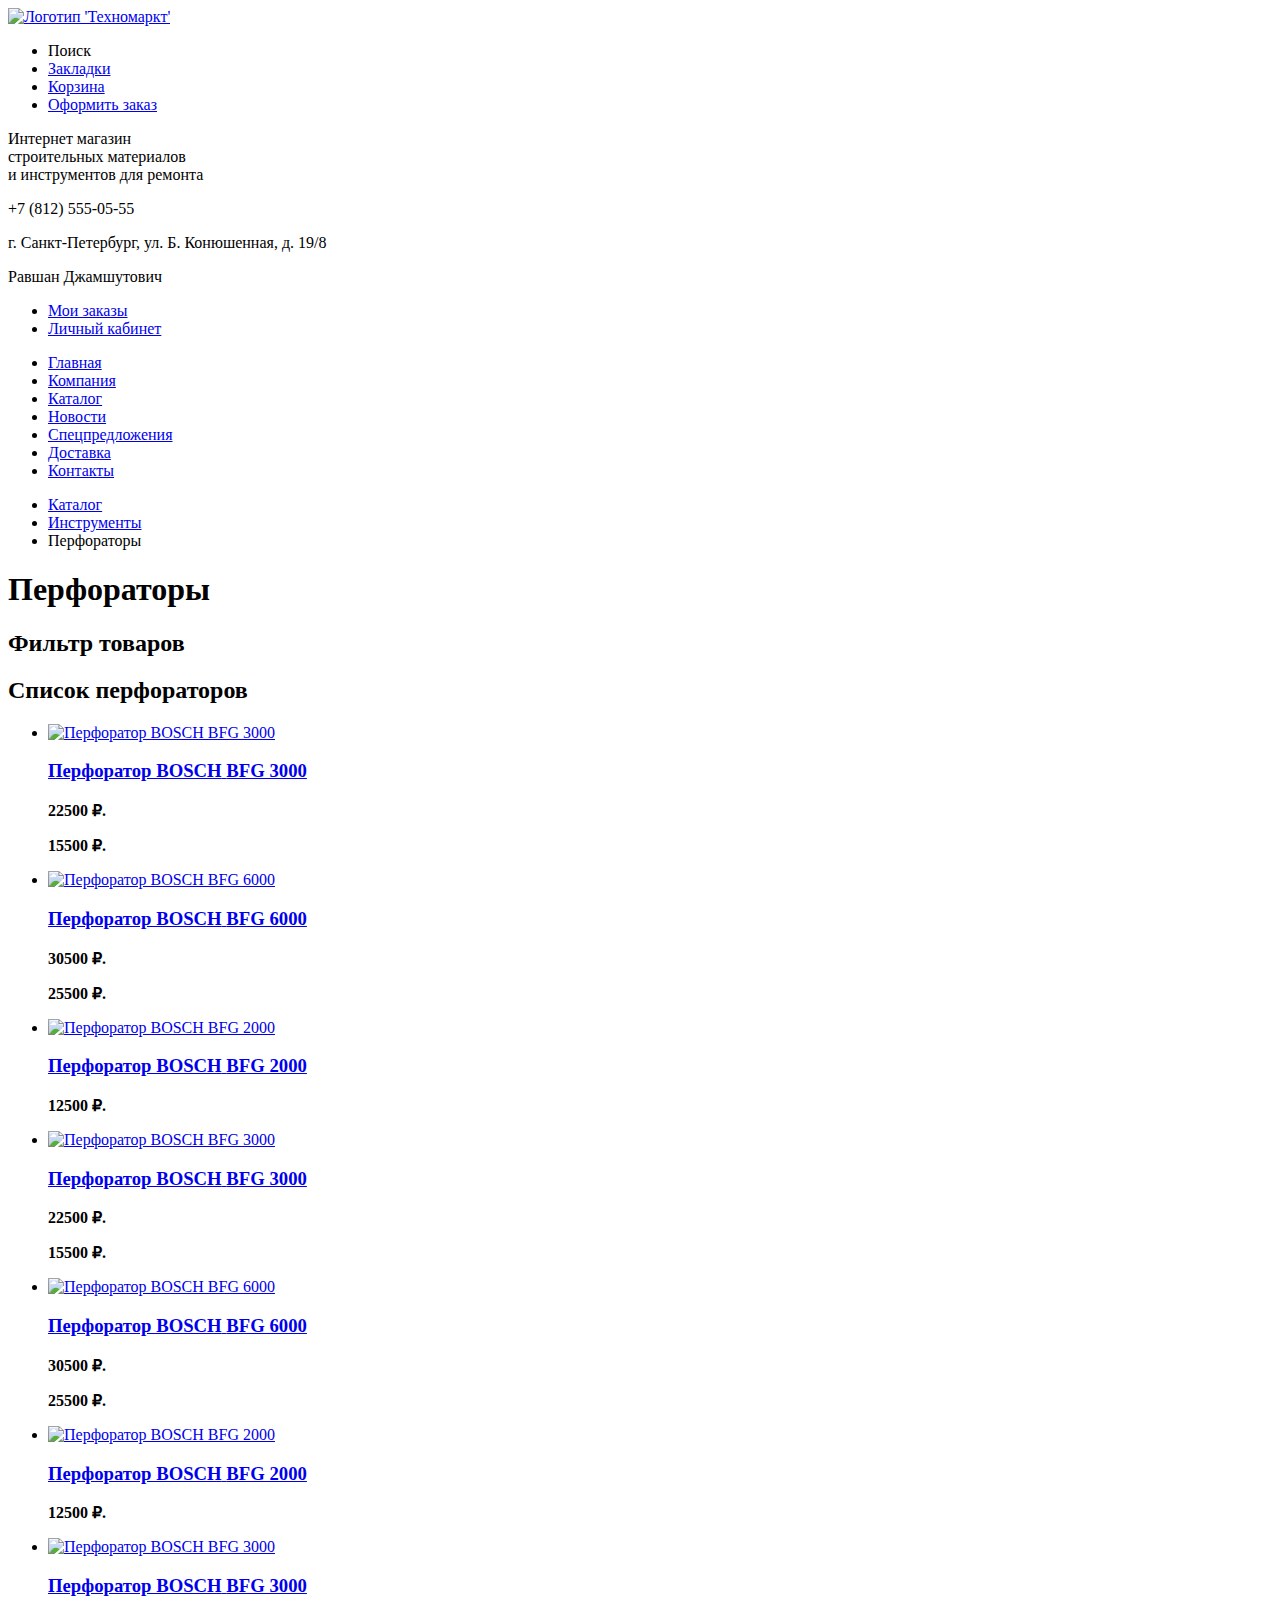
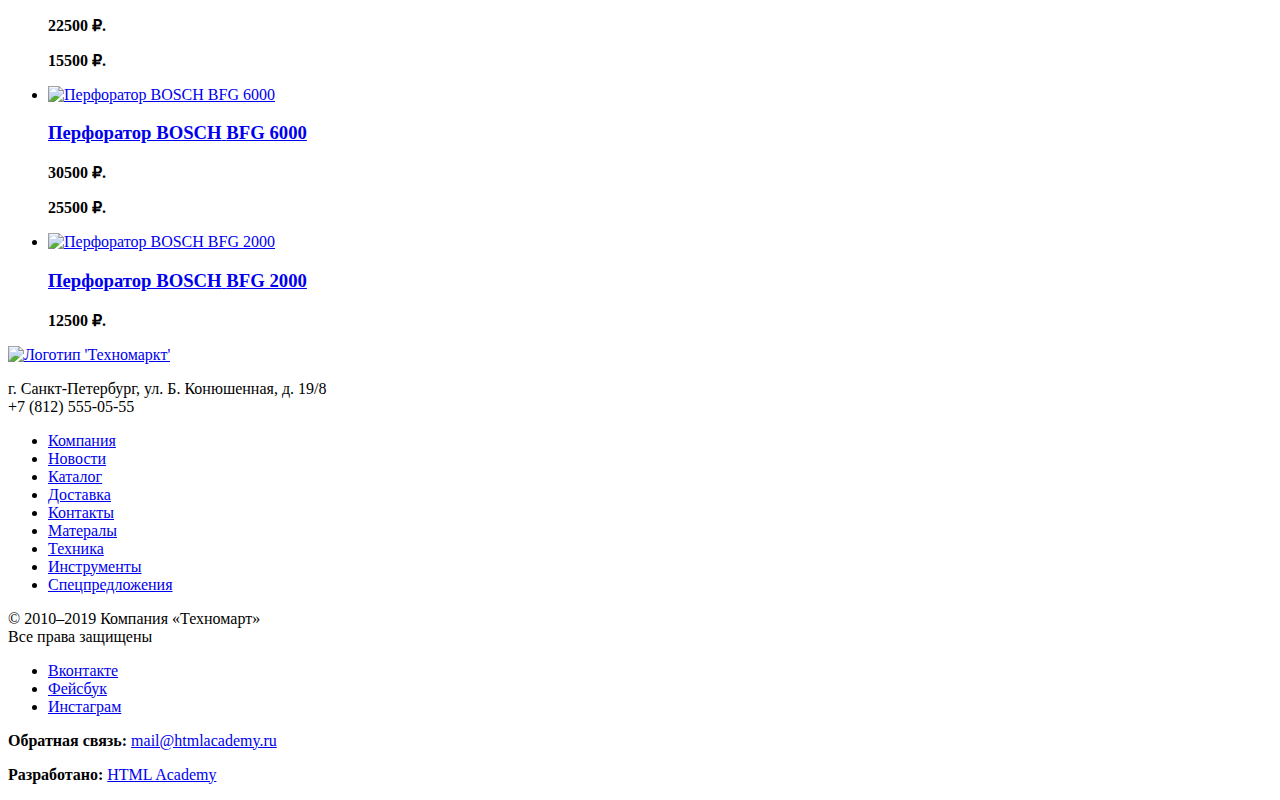
==== catalog.html @ c680e854 "Добавил фото" ====
<!DOCTYPE html>
<html lang="en">
<head>
  <meta charset="UTF-8">
  <title>Document</title>
</head>
<body>
  <header class="main-header">
    <nav class="main-top">
      <a class="main-header-logo" href="index.html">  
        <img src="img/logo.svg" width="111" height="24" alt="Логотип 'Техномаркт'">
      </a>
      <ul class="main-navigation">
        <li>Поиск</li>
        <li><a href="bookmarks.html">Закладки</a></li>
        <li><a href="cart.html">Корзина</a></li>
        <li><a href="order.html">Оформить заказ</a></li>
      </ul>
    </nav>
    <nav class="main-middle">
      <p class="header-info">Интернет магазин<br>
      строительных материалов<br>
      и инструментов для ремонта
      </p>
      <p class="header-contacts">
        <p class="number">+7 (812) 555-05-55</p>
        <p class="address">г. Санкт-Петербург, ул. Б. Конюшенная, д. 19/8</p>
      <p>Равшан Джамшутович</p>
      <ul class="user-navigation">
        <li><a href="my-order.html" class="login-link-my-order">Мои заказы</a></li>
        <li><a href="cabinet.html" class="login-link-cabinet">Личный кабинет</a></li>
      </ul>
    </nav>
    <nav class="main-navigation">
      <ul class="site-navigation">
        <li><a href="index.html">Главная</a></li>
        <li><a href="company.html">Компания</a></li>
        <li><a href="catalogue.html">Каталог</a></li>
        <li><a href="news.html">Новости</a></li>
        <li><a href="special-offer.html">Спецпредложения</a></li>
        <li><a href="delivery.html">Доставка</a></li>
        <li><a href="contacts.html">Контакты</a></li>
      </ul>
    </nav>
  </header>
  <main class="container">
    <ul class="breadcrumbs">
      <li><a href="catalogue.html">Каталог</a></li>
      <li><a href="tooling.html">Инструменты</a></li>
      <li class="breadcrumbs-current">Перфораторы</li>
    </ul>
    <h1 class="page-title">Перфораторы</h1>
    <section class="filters">
      <h2 class="visually-hidden">Фильтр товаров</h2>
      <!-- Здесь будет форма -->
    </section>
    <section class="catalog">
      <h2 class="visually-hidden">Список перфораторов</h2>
      <ul class="catalog-list">
        <li class="catalog-item">
          <p class="catalog-item-image">
            <a href="catalog-item.html">
              <img src="img/perforator-1.jpg" width="220" height="165" alt="Перфоратор BOSCH BFG 3000">
            </a>
          </p>
          <h3>
            <a href="catalog-item.html">
              <span class="catalog-category">Перфоратор BOSCH</span>
              <span class="catalog-item-title">BFG 3000</span>
            </a>
          </h3>
          <p class="catalog-item-oldprice">
            <b>22500 ₽.</b>
          </p>
          <p class="catalog-item-price">
            <b>15500 ₽.</b>
          </p>
        </li>
        <li class="catalog-item">
          <p class="catalog-item-image">
            <a href="catalog-item.html">
              <img src="img/perforator-2.jpg" width="220" height="165" alt="Перфоратор BOSCH BFG 6000">
            </a>
          </p>
          <h3>
            <a href="catalog-item.html">
              <span class="catalog-category">Перфоратор BOSCH</span>
              <span class="catalog-item-title">BFG 6000</span>
            </a>
          </h3>
          <p class="catalog-item-oldprice">
            <b>30500 ₽.</b>
          </p>
          <p class="catalog-item-price">
            <b>25500 ₽.</b>
          </p>
        </li>
        <li class="catalog-item">
          <p class="catalog-item-image">
            <a href="catalog-item.html">
              <img src="img/perforator-1.jpg" width="220" height="165" alt="Перфоратор BOSCH BFG 2000">
            </a>
          </p>
          <h3>
            <a href="catalog-item.html">
              <span class="catalog-category">Перфоратор BOSCH</span>
              <span class="catalog-item-title">BFG 2000</span>
            </a>
          </h3>
          <p class="catalog-item-price">
            <b>12500 ₽.</b>
          </p>
        </li>
          <li class="catalog-item">
          <p class="catalog-item-image">
            <a href="catalog-item.html">
              <img src="img/perforator-1.jpg" width="220" height="165" alt="Перфоратор BOSCH BFG 3000">
            </a>
          </p>
          <h3>
            <a href="catalog-item.html">
              <span class="catalog-category">Перфоратор BOSCH</span>
              <span class="catalog-item-title">BFG 3000</span>
            </a>
          </h3>
          <p class="catalog-item-oldprice">
            <b>22500 ₽.</b>
          </p>
          <p class="catalog-item-price">
            <b>15500 ₽.</b>
          </p>
        </li>
        <li class="catalog-item">
          <p class="catalog-item-image">
            <a href="catalog-item.html">
              <img src="img/perforator-2.jpg" width="220" height="165" alt="Перфоратор BOSCH BFG 6000">
            </a>
          </p>
          <h3>
            <a href="catalog-item.html">
              <span class="catalog-category">Перфоратор BOSCH</span>
              <span class="catalog-item-title">BFG 6000</span>
            </a>
          </h3>
          <p class="catalog-item-oldprice">
            <b>30500 ₽.</b>
          </p>
          <p class="catalog-item-price">
            <b>25500 ₽.</b>
          </p>
        </li>
        <li class="catalog-item">
          <p class="catalog-item-image">
            <a href="catalog-item.html">
              <img src="img/perforator-1.jpg" width="220" height="165" alt="Перфоратор BOSCH BFG 2000">
            </a>
          </p>
          <h3>
            <a href="catalog-item.html">
              <span class="catalog-category">Перфоратор BOSCH</span>
              <span class="catalog-item-title">BFG 2000</span>
            </a>
          </h3>
          <p class="catalog-item-price">
            <b>12500 ₽.</b>
          </p>
        </li>
          <li class="catalog-item">
          <p class="catalog-item-image">
            <a href="catalog-item.html">
              <img src="img/perforator-1.jpg" width="220" height="165" alt="Перфоратор BOSCH BFG 3000">
            </a>
          </p>
          <h3>
            <a href="catalog-item.html">
              <span class="catalog-category">Перфоратор BOSCH</span>
              <span class="catalog-item-title">BFG 3000</span>
            </a>
          </h3>
          <p class="catalog-item-oldprice">
            <b>22500 ₽.</b>
          </p>
          <p class="catalog-item-price">
            <b>15500 ₽.</b>
          </p>
        </li>
        <li class="catalog-item">
          <p class="catalog-item-image">
            <a href="catalog-item.html">
              <img src="img/perforator-2.jpg" width="220" height="165" alt="Перфоратор BOSCH BFG 6000">
            </a>
          </p>
          <h3>
            <a href="catalog-item.html">
              <span class="catalog-category">Перфоратор BOSCH</span>
              <span class="catalog-item-title">BFG 6000</span>
            </a>
          </h3>
          <p class="catalog-item-oldprice">
            <b>30500 ₽.</b>
          </p>
          <p class="catalog-item-price">
            <b>25500 ₽.</b>
          </p>
        </li>
        <li class="catalog-item">
          <p class="catalog-item-image">
            <a href="catalog-item.html">
              <img src="img/perforator-1.jpg" width="220" height="165" alt="Перфоратор BOSCH BFG 2000">
            </a>
          </p>
          <h3>
            <a href="catalog-item.html">
              <span class="catalog-category">Перфоратор BOSCH</span>
              <span class="catalog-item-title">BFG 2000</span>
            </a>
          </h3>
          <p class="catalog-item-price">
            <b>12500 ₽.</b>
          </p>
        </li>
      </ul>
    </section>
  </main>
  <footer>
    <div class="footer-first">
      <a class="main-header-logo" href="index.html">  
        <img src="img/logo.svg" width="111" height="24" alt="Логотип 'Техномаркт'">
      </a>
      <p class="address">г. Санкт-Петербург, ул. Б. Конюшенная, д. 19/8<br>
      +7 (812) 555-05-55</p>
      <nav class="main-navigation">
        <ul class="site-navigation">
          <li><a href="company.html">Компания</a></li>
          <li><a href="news.html">Новости</a></li>
          <li><a href="catalogue.html">Каталог</a></li>
          <li><a href="delivery.html">Доставка</a></li>
          <li><a href="contacts.html">Контакты</a></li>
          <li class="yellow"><a href="materials.html">Матералы</a></li>
          <li class="yellow"><a href="technique.html">Техника</a></li>
          <li class="yellow"><a href="tooling.html">Инструменты</a></li>
          <li class="yellow"><a href="special-offer.html">Спецпредложения</a></li>
        </ul>
      </nav>
    </div>
    <div class="footer-second">
      <p class="footer-contacts">
      © 2010–2019 Компания «Техномарт»<br>
      Все права защищены
      </p>
      <div class="footer-social">
        <ul>
          <li><a class="social-button" href="#">Вконтакте</a></li>
          <li><a class="social-button" href="#">Фейсбук</a></li>
          <li><a class="social-button" href="#">Инстаграм</a></li>
        </ul>
      </div>
        <p class="footer-copyright">
          <b>Обратная связь:</b> 
          <a href="https://mail@htmlacademy.ru">mail@htmlacademy.ru</a>
        </p>
        <p class="footer-copyright">
          <b>Разработано:</b> 
          <a href="https://htmlacademy.ru">HTML Academy</a>
        </p>
      </div>
    </footer>
</body>
</html>
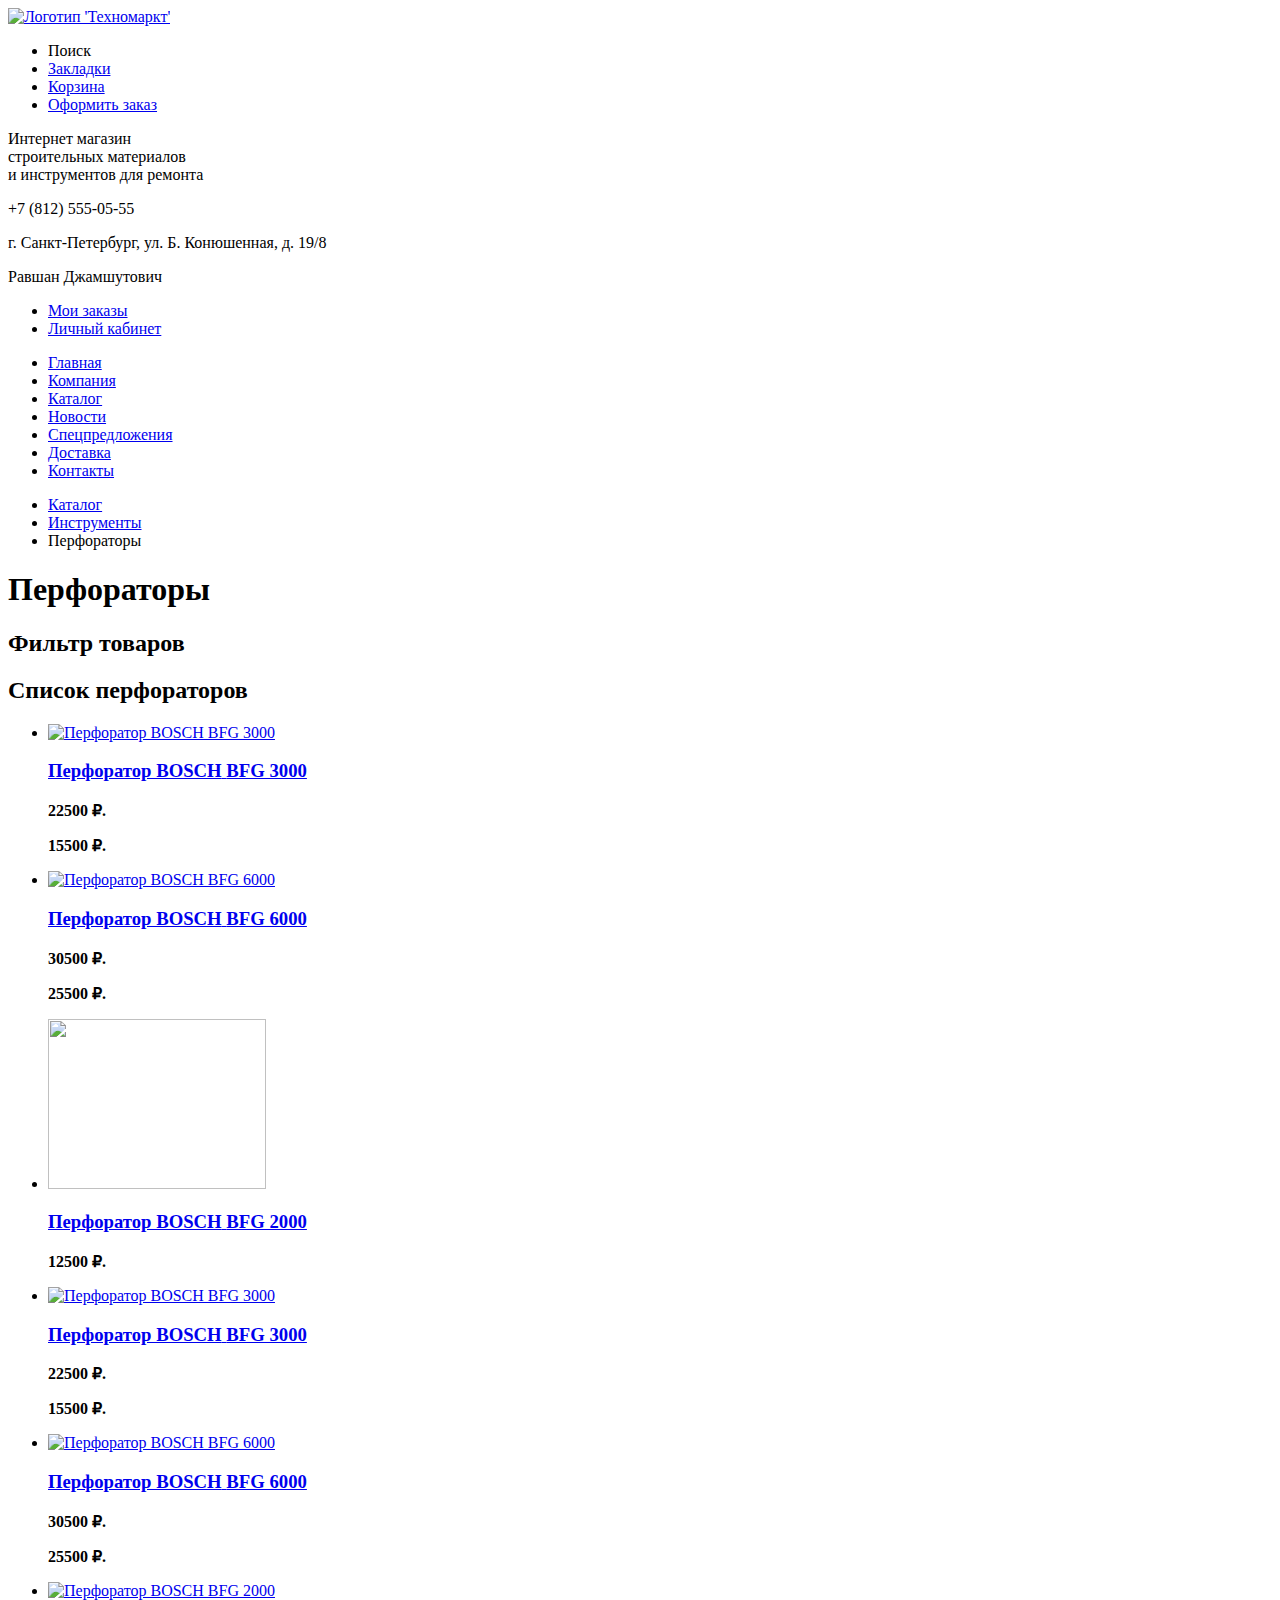
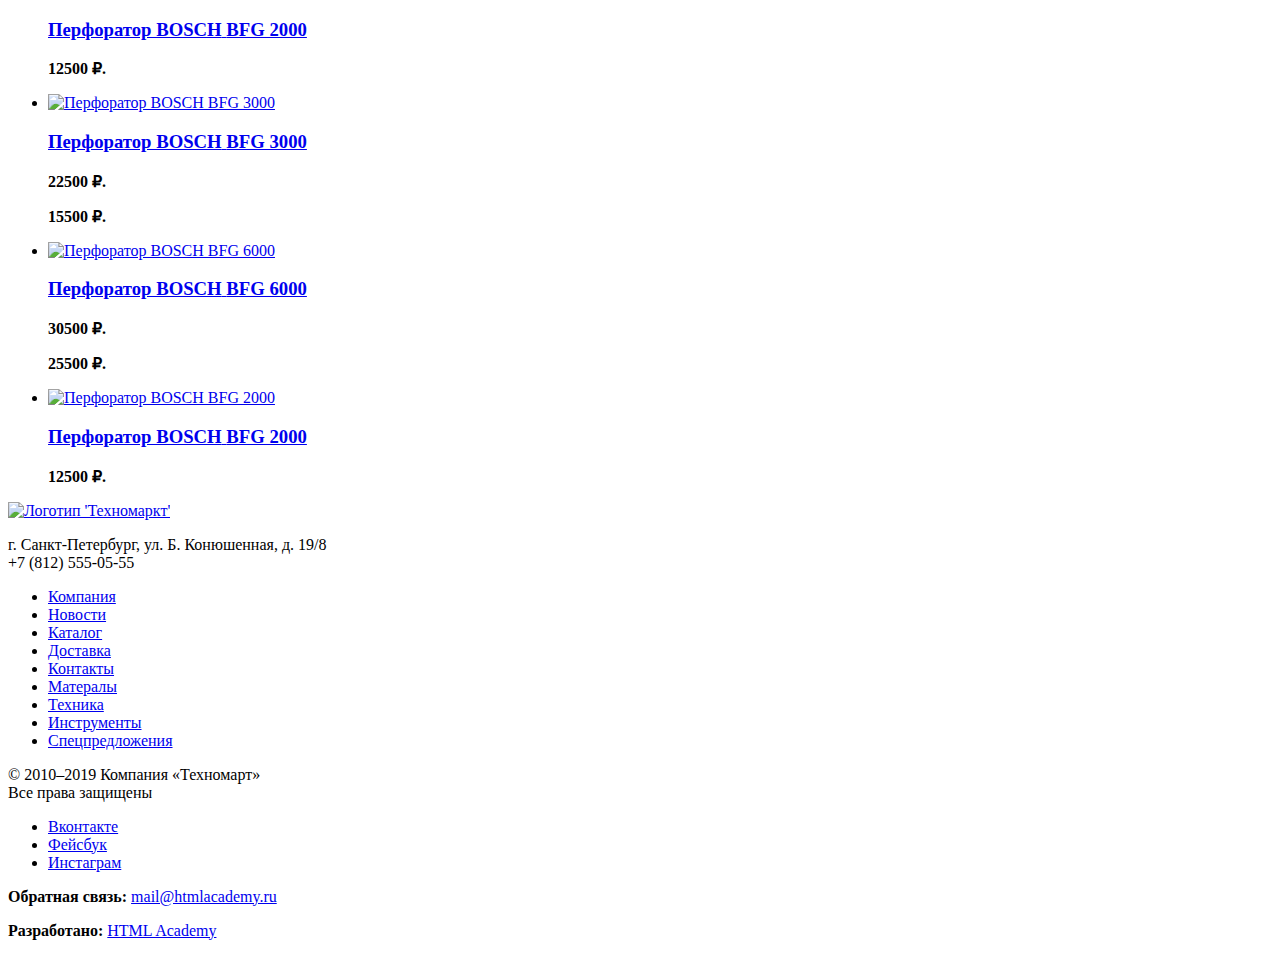
==== commit dec547ef: "Update catalog.html" ====
--- a/catalog.html
+++ b/catalog.html
@@ -8,7 +8,7 @@
   <header class="main-header">
     <nav class="main-top">
       <a class="main-header-logo" href="index.html">  
-        <img src="img/logo.svg" width="111" height="24" alt="Логотип 'Техномаркт'">
+        <img src="img/logo-technomart.svg" alt="Логотип 'Техномаркт'">
       </a>
       <ul class="main-navigation">
         <li>Поиск</li>
@@ -60,7 +60,7 @@
         <li class="catalog-item">
           <p class="catalog-item-image">
             <a href="catalog-item.html">
-              <img src="img/perforator-1.jpg" width="220" height="165" alt="Перфоратор BOSCH BFG 3000">
+              <img src="img/perforator-1.jpg" width="218" height="170" alt="Перфоратор BOSCH BFG 3000">
             </a>
           </p>
           <h3>
@@ -79,7 +79,7 @@
         <li class="catalog-item">
           <p class="catalog-item-image">
             <a href="catalog-item.html">
-              <img src="img/perforator-2.jpg" width="220" height="165" alt="Перфоратор BOSCH BFG 6000">
+              <img src="img/perforator-2.jpg" width="218" height="170" alt="Перфоратор BOSCH BFG 6000">
             </a>
           </p>
           <h3>
@@ -98,7 +98,7 @@
         <li class="catalog-item">
           <p class="catalog-item-image">
             <a href="catalog-item.html">
-              <img src="img/perforator-1.jpg" width="220" height="165" alt="Перфоратор BOSCH BFG 2000">
+              <img src="img/perforator-1.jpg" width="218" height="170 alt="Перфоратор BOSCH BFG 2000">
             </a>
           </p>
           <h3>
@@ -114,7 +114,7 @@
           <li class="catalog-item">
           <p class="catalog-item-image">
             <a href="catalog-item.html">
-              <img src="img/perforator-1.jpg" width="220" height="165" alt="Перфоратор BOSCH BFG 3000">
+              <img src="img/perforator-1.jpg" width="218" height="170" alt="Перфоратор BOSCH BFG 3000">
             </a>
           </p>
           <h3>
@@ -133,7 +133,7 @@
         <li class="catalog-item">
           <p class="catalog-item-image">
             <a href="catalog-item.html">
-              <img src="img/perforator-2.jpg" width="220" height="165" alt="Перфоратор BOSCH BFG 6000">
+              <img src="img/perforator-2.jpg" width="218" height="170" alt="Перфоратор BOSCH BFG 6000">
             </a>
           </p>
           <h3>
@@ -152,7 +152,7 @@
         <li class="catalog-item">
           <p class="catalog-item-image">
             <a href="catalog-item.html">
-              <img src="img/perforator-1.jpg" width="220" height="165" alt="Перфоратор BOSCH BFG 2000">
+              <img src="img/perforator-1.jpg" width="218" height="170" alt="Перфоратор BOSCH BFG 2000">
             </a>
           </p>
           <h3>
@@ -168,7 +168,7 @@
           <li class="catalog-item">
           <p class="catalog-item-image">
             <a href="catalog-item.html">
-              <img src="img/perforator-1.jpg" width="220" height="165" alt="Перфоратор BOSCH BFG 3000">
+              <img src="img/perforator-1.jpg" width="218" height="170" alt="Перфоратор BOSCH BFG 3000">
             </a>
           </p>
           <h3>
@@ -187,7 +187,7 @@
         <li class="catalog-item">
           <p class="catalog-item-image">
             <a href="catalog-item.html">
-              <img src="img/perforator-2.jpg" width="220" height="165" alt="Перфоратор BOSCH BFG 6000">
+              <img src="img/perforator-2.jpg" width="218" height="170" alt="Перфоратор BOSCH BFG 6000">
             </a>
           </p>
           <h3>
@@ -206,7 +206,7 @@
         <li class="catalog-item">
           <p class="catalog-item-image">
             <a href="catalog-item.html">
-              <img src="img/perforator-1.jpg" width="220" height="165" alt="Перфоратор BOSCH BFG 2000">
+              <img src="img/perforator-1.jpg" width="218" height="170" alt="Перфоратор BOSCH BFG 2000">
             </a>
           </p>
           <h3>
@@ -225,7 +225,7 @@
   <footer>
     <div class="footer-first">
       <a class="main-header-logo" href="index.html">  
-        <img src="img/logo.svg" width="111" height="24" alt="Логотип 'Техномаркт'">
+        <img src="img/logo-technomart.svg" alt="Логотип 'Техномаркт'">
       </a>
       <p class="address">г. Санкт-Петербург, ул. Б. Конюшенная, д. 19/8<br>
       +7 (812) 555-05-55</p>
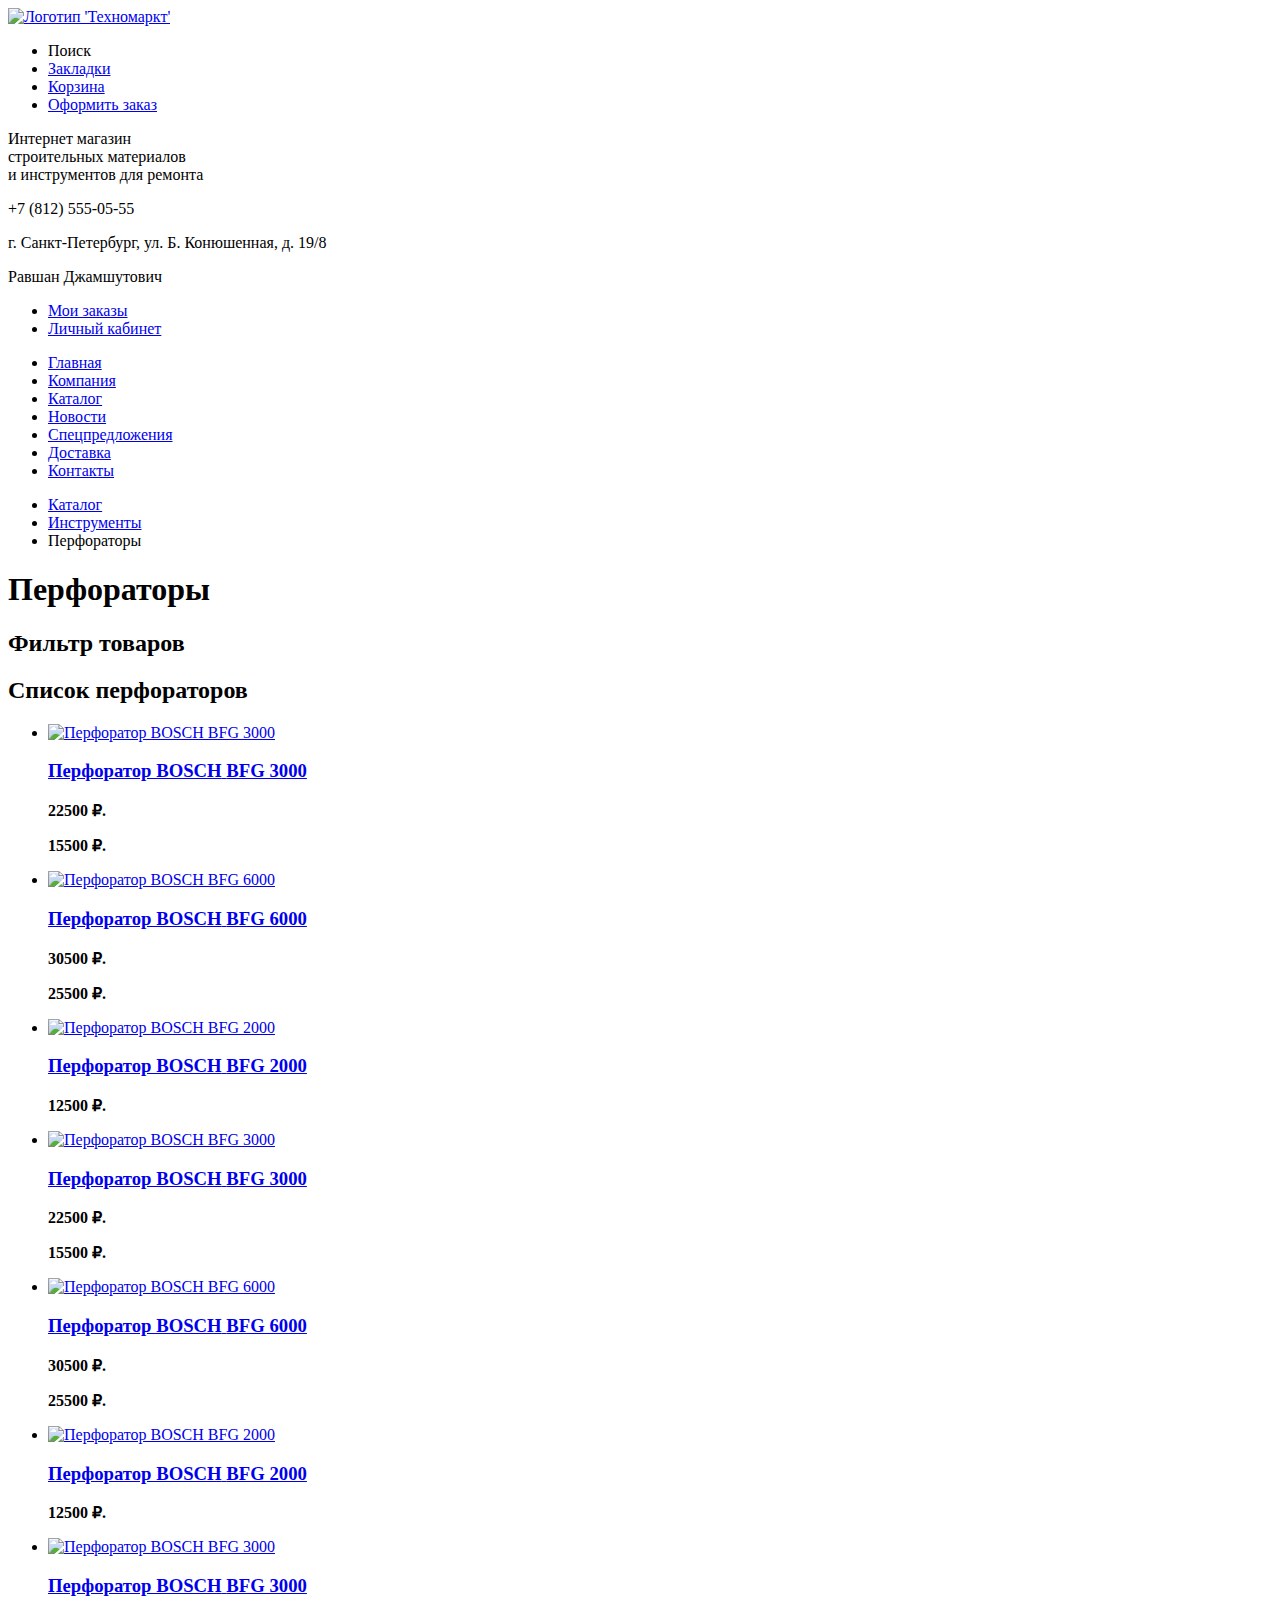
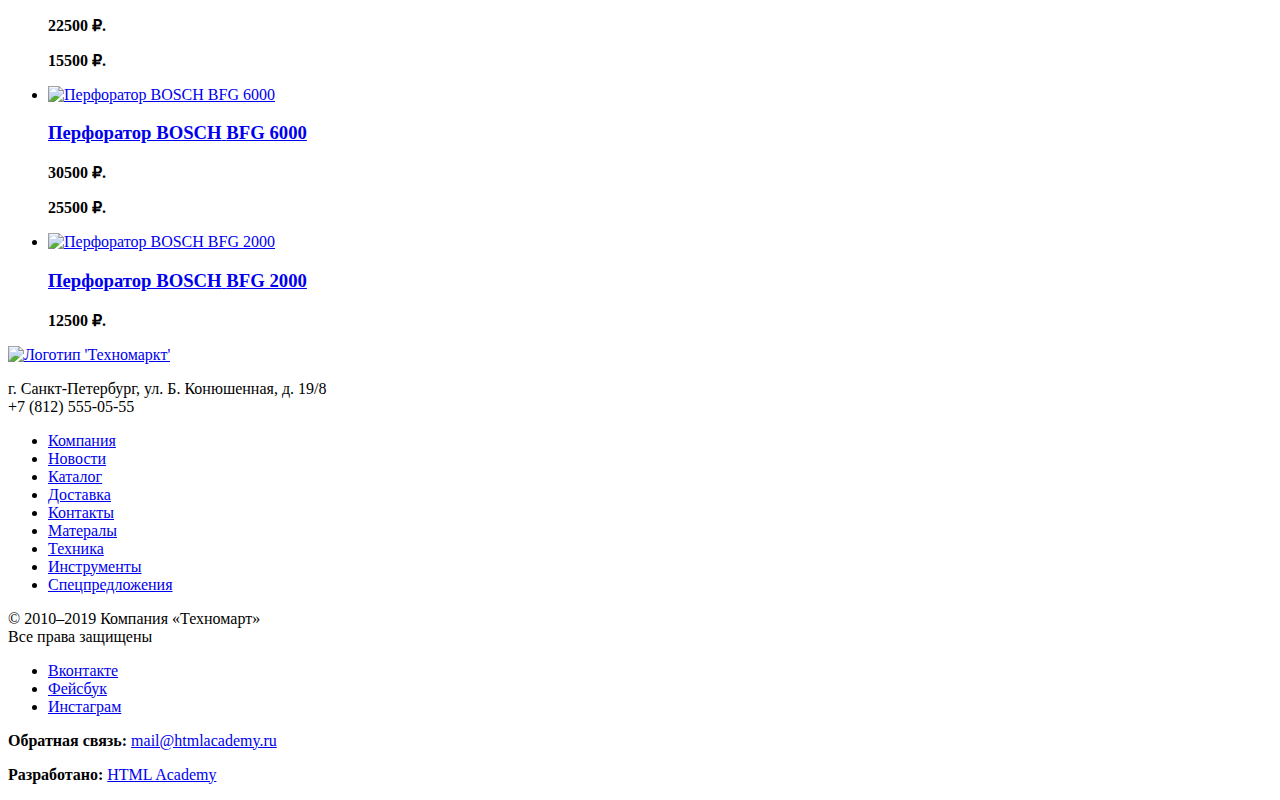
==== commit f1f683c8: "Update catalog.html" ====
--- a/catalog.html
+++ b/catalog.html
@@ -98,7 +98,7 @@
         <li class="catalog-item">
           <p class="catalog-item-image">
             <a href="catalog-item.html">
-              <img src="img/perforator-1.jpg" width="218" height="170 alt="Перфоратор BOSCH BFG 2000">
+              <img src="img/perforator-1.jpg" width="218" height="170" alt="Перфоратор BOSCH BFG 2000">
             </a>
           </p>
           <h3>
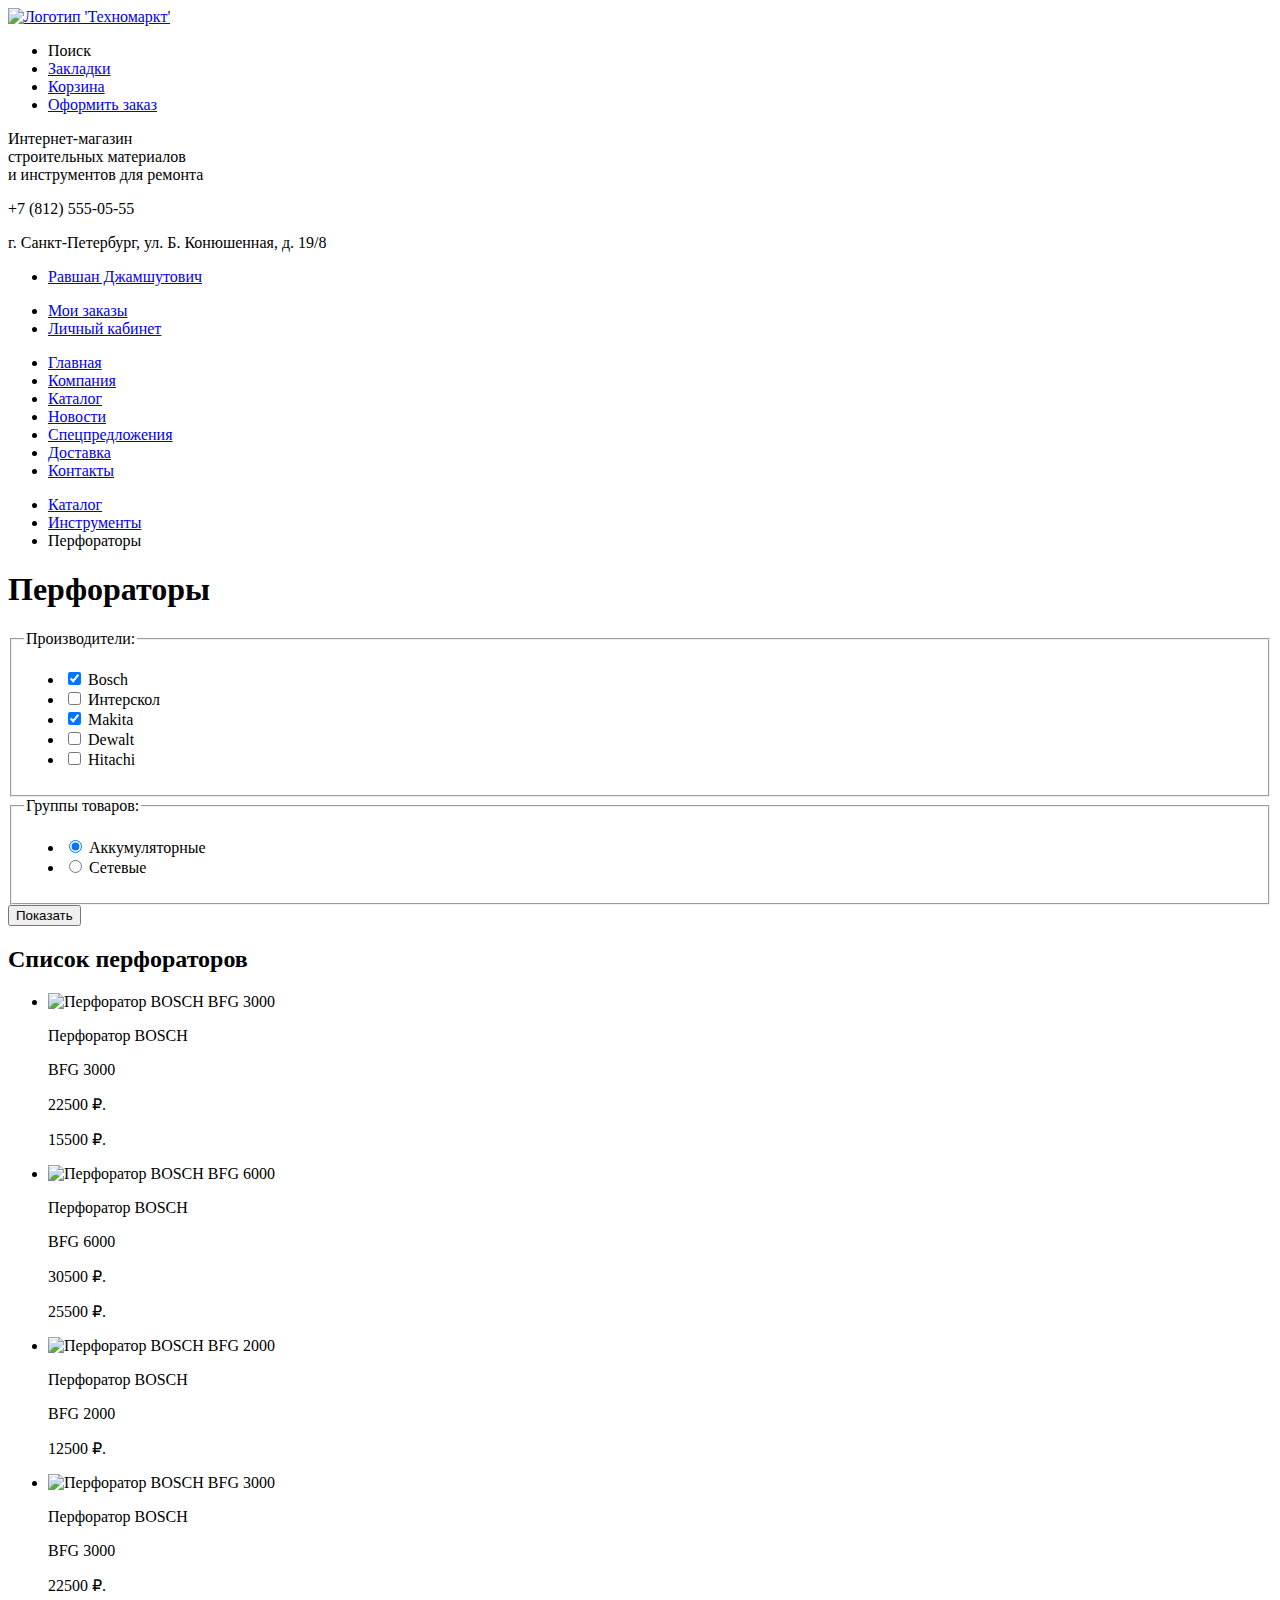
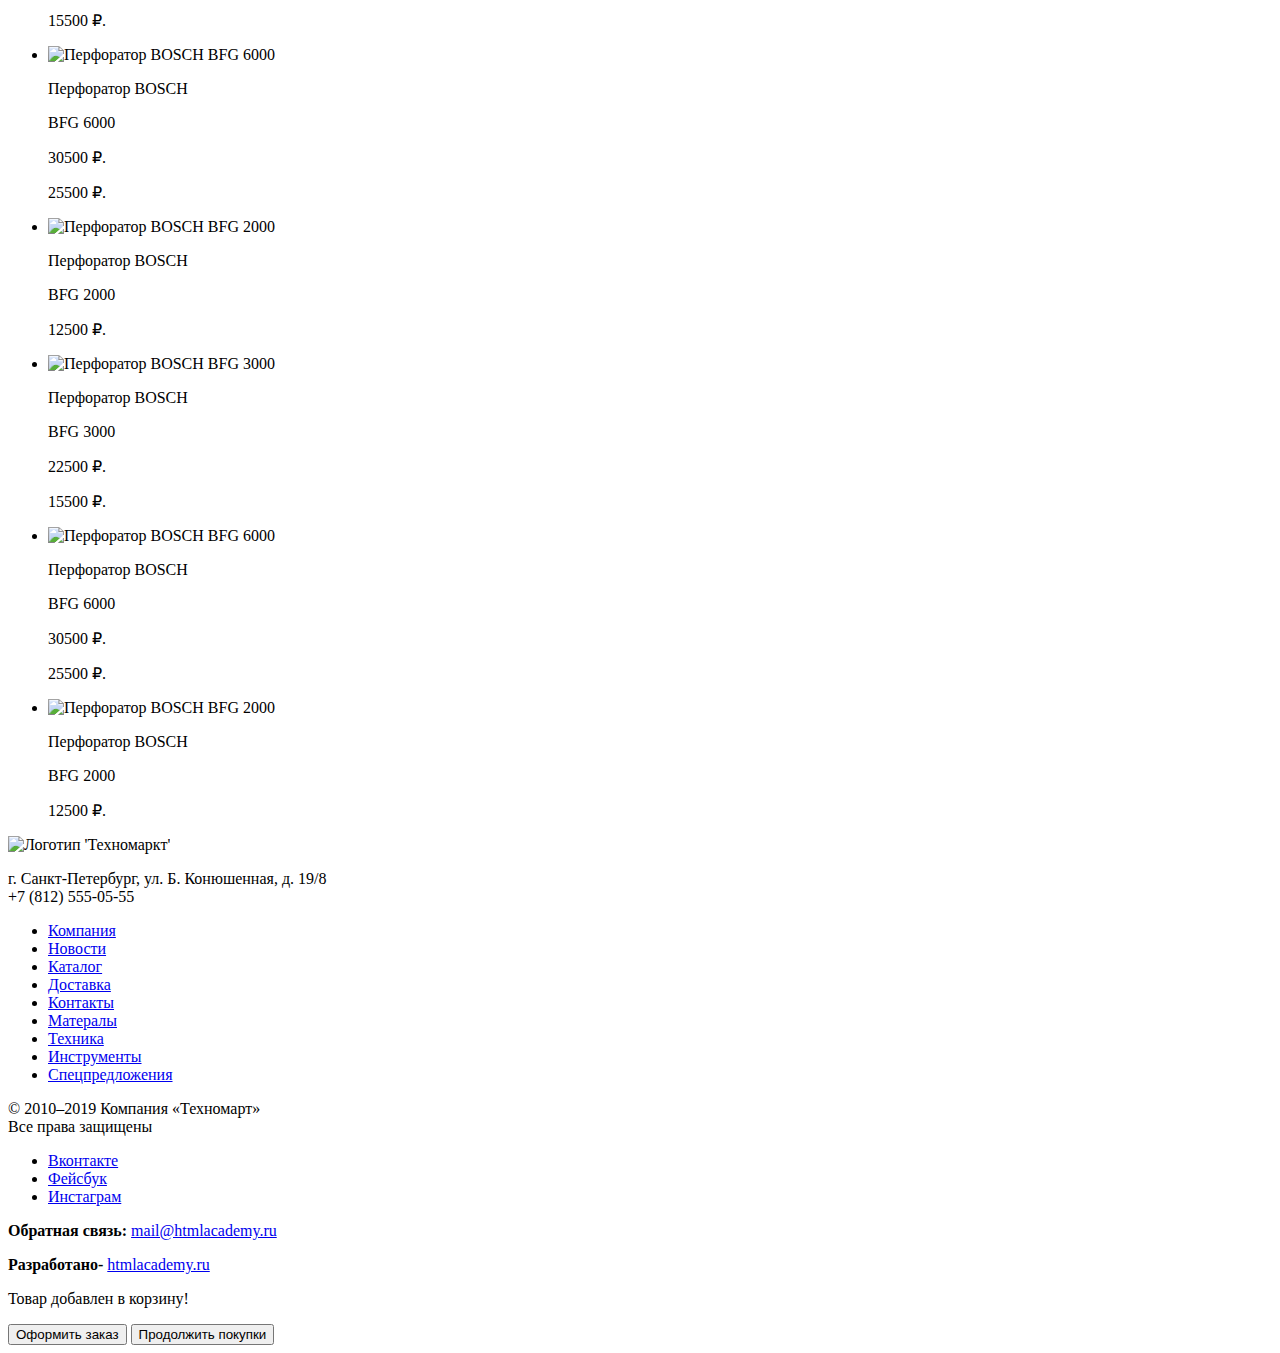
==== commit fd9aead8: "Update catalog.html" ====
--- a/catalog.html
+++ b/catalog.html
@@ -1,269 +1,218 @@
 <!DOCTYPE html>
 <html lang="en">
 <head>
-  <meta charset="UTF-8">
-  <title>Document</title>
+	<meta charset="UTF-8">
+	<title>Document</title>
+	<link href="https://fonts.googleapis.com/css?family=Cuprum:400,700PT+Sans:400,400i,700&amp;subset=cyrillic" rel="stylesheet">
+	<link href="normalize.css" rel="stylesheet">
+	<link href="css/main.css" rel="stylesheet">
 </head>
 <body>
-  <header class="main-header">
-    <nav class="main-top">
-      <a class="main-header-logo" href="index.html">  
-        <img src="img/logo-technomart.svg" alt="Логотип 'Техномаркт'">
-      </a>
-      <ul class="main-navigation">
-        <li>Поиск</li>
-        <li><a href="bookmarks.html">Закладки</a></li>
-        <li><a href="cart.html">Корзина</a></li>
-        <li><a href="order.html">Оформить заказ</a></li>
-      </ul>
-    </nav>
-    <nav class="main-middle">
-      <p class="header-info">Интернет магазин<br>
-      строительных материалов<br>
-      и инструментов для ремонта
-      </p>
-      <p class="header-contacts">
-        <p class="number">+7 (812) 555-05-55</p>
-        <p class="address">г. Санкт-Петербург, ул. Б. Конюшенная, д. 19/8</p>
-      <p>Равшан Джамшутович</p>
-      <ul class="user-navigation">
-        <li><a href="my-order.html" class="login-link-my-order">Мои заказы</a></li>
-        <li><a href="cabinet.html" class="login-link-cabinet">Личный кабинет</a></li>
-      </ul>
-    </nav>
-    <nav class="main-navigation">
-      <ul class="site-navigation">
-        <li><a href="index.html">Главная</a></li>
-        <li><a href="company.html">Компания</a></li>
-        <li><a href="catalogue.html">Каталог</a></li>
-        <li><a href="news.html">Новости</a></li>
-        <li><a href="special-offer.html">Спецпредложения</a></li>
-        <li><a href="delivery.html">Доставка</a></li>
-        <li><a href="contacts.html">Контакты</a></li>
-      </ul>
-    </nav>
-  </header>
-  <main class="container">
-    <ul class="breadcrumbs">
-      <li><a href="catalogue.html">Каталог</a></li>
-      <li><a href="tooling.html">Инструменты</a></li>
-      <li class="breadcrumbs-current">Перфораторы</li>
-    </ul>
-    <h1 class="page-title">Перфораторы</h1>
-    <section class="filters">
-      <h2 class="visually-hidden">Фильтр товаров</h2>
-      <!-- Здесь будет форма -->
-    </section>
-    <section class="catalog">
-      <h2 class="visually-hidden">Список перфораторов</h2>
-      <ul class="catalog-list">
-        <li class="catalog-item">
-          <p class="catalog-item-image">
-            <a href="catalog-item.html">
-              <img src="img/perforator-1.jpg" width="218" height="170" alt="Перфоратор BOSCH BFG 3000">
-            </a>
-          </p>
-          <h3>
-            <a href="catalog-item.html">
-              <span class="catalog-category">Перфоратор BOSCH</span>
-              <span class="catalog-item-title">BFG 3000</span>
-            </a>
-          </h3>
-          <p class="catalog-item-oldprice">
-            <b>22500 ₽.</b>
-          </p>
-          <p class="catalog-item-price">
-            <b>15500 ₽.</b>
-          </p>
-        </li>
-        <li class="catalog-item">
-          <p class="catalog-item-image">
-            <a href="catalog-item.html">
-              <img src="img/perforator-2.jpg" width="218" height="170" alt="Перфоратор BOSCH BFG 6000">
-            </a>
-          </p>
-          <h3>
-            <a href="catalog-item.html">
-              <span class="catalog-category">Перфоратор BOSCH</span>
-              <span class="catalog-item-title">BFG 6000</span>
-            </a>
-          </h3>
-          <p class="catalog-item-oldprice">
-            <b>30500 ₽.</b>
-          </p>
-          <p class="catalog-item-price">
-            <b>25500 ₽.</b>
-          </p>
-        </li>
-        <li class="catalog-item">
-          <p class="catalog-item-image">
-            <a href="catalog-item.html">
-              <img src="img/perforator-1.jpg" width="218" height="170" alt="Перфоратор BOSCH BFG 2000">
-            </a>
-          </p>
-          <h3>
-            <a href="catalog-item.html">
-              <span class="catalog-category">Перфоратор BOSCH</span>
-              <span class="catalog-item-title">BFG 2000</span>
-            </a>
-          </h3>
-          <p class="catalog-item-price">
-            <b>12500 ₽.</b>
-          </p>
-        </li>
-          <li class="catalog-item">
-          <p class="catalog-item-image">
-            <a href="catalog-item.html">
-              <img src="img/perforator-1.jpg" width="218" height="170" alt="Перфоратор BOSCH BFG 3000">
-            </a>
-          </p>
-          <h3>
-            <a href="catalog-item.html">
-              <span class="catalog-category">Перфоратор BOSCH</span>
-              <span class="catalog-item-title">BFG 3000</span>
-            </a>
-          </h3>
-          <p class="catalog-item-oldprice">
-            <b>22500 ₽.</b>
-          </p>
-          <p class="catalog-item-price">
-            <b>15500 ₽.</b>
-          </p>
-        </li>
-        <li class="catalog-item">
-          <p class="catalog-item-image">
-            <a href="catalog-item.html">
-              <img src="img/perforator-2.jpg" width="218" height="170" alt="Перфоратор BOSCH BFG 6000">
-            </a>
-          </p>
-          <h3>
-            <a href="catalog-item.html">
-              <span class="catalog-category">Перфоратор BOSCH</span>
-              <span class="catalog-item-title">BFG 6000</span>
-            </a>
-          </h3>
-          <p class="catalog-item-oldprice">
-            <b>30500 ₽.</b>
-          </p>
-          <p class="catalog-item-price">
-            <b>25500 ₽.</b>
-          </p>
-        </li>
-        <li class="catalog-item">
-          <p class="catalog-item-image">
-            <a href="catalog-item.html">
-              <img src="img/perforator-1.jpg" width="218" height="170" alt="Перфоратор BOSCH BFG 2000">
-            </a>
-          </p>
-          <h3>
-            <a href="catalog-item.html">
-              <span class="catalog-category">Перфоратор BOSCH</span>
-              <span class="catalog-item-title">BFG 2000</span>
-            </a>
-          </h3>
-          <p class="catalog-item-price">
-            <b>12500 ₽.</b>
-          </p>
-        </li>
-          <li class="catalog-item">
-          <p class="catalog-item-image">
-            <a href="catalog-item.html">
-              <img src="img/perforator-1.jpg" width="218" height="170" alt="Перфоратор BOSCH BFG 3000">
-            </a>
-          </p>
-          <h3>
-            <a href="catalog-item.html">
-              <span class="catalog-category">Перфоратор BOSCH</span>
-              <span class="catalog-item-title">BFG 3000</span>
-            </a>
-          </h3>
-          <p class="catalog-item-oldprice">
-            <b>22500 ₽.</b>
-          </p>
-          <p class="catalog-item-price">
-            <b>15500 ₽.</b>
-          </p>
-        </li>
-        <li class="catalog-item">
-          <p class="catalog-item-image">
-            <a href="catalog-item.html">
-              <img src="img/perforator-2.jpg" width="218" height="170" alt="Перфоратор BOSCH BFG 6000">
-            </a>
-          </p>
-          <h3>
-            <a href="catalog-item.html">
-              <span class="catalog-category">Перфоратор BOSCH</span>
-              <span class="catalog-item-title">BFG 6000</span>
-            </a>
-          </h3>
-          <p class="catalog-item-oldprice">
-            <b>30500 ₽.</b>
-          </p>
-          <p class="catalog-item-price">
-            <b>25500 ₽.</b>
-          </p>
-        </li>
-        <li class="catalog-item">
-          <p class="catalog-item-image">
-            <a href="catalog-item.html">
-              <img src="img/perforator-1.jpg" width="218" height="170" alt="Перфоратор BOSCH BFG 2000">
-            </a>
-          </p>
-          <h3>
-            <a href="catalog-item.html">
-              <span class="catalog-category">Перфоратор BOSCH</span>
-              <span class="catalog-item-title">BFG 2000</span>
-            </a>
-          </h3>
-          <p class="catalog-item-price">
-            <b>12500 ₽.</b>
-          </p>
-        </li>
-      </ul>
-    </section>
-  </main>
-  <footer>
-    <div class="footer-first">
-      <a class="main-header-logo" href="index.html">  
-        <img src="img/logo-technomart.svg" alt="Логотип 'Техномаркт'">
-      </a>
-      <p class="address">г. Санкт-Петербург, ул. Б. Конюшенная, д. 19/8<br>
-      +7 (812) 555-05-55</p>
-      <nav class="main-navigation">
-        <ul class="site-navigation">
-          <li><a href="company.html">Компания</a></li>
-          <li><a href="news.html">Новости</a></li>
-          <li><a href="catalogue.html">Каталог</a></li>
-          <li><a href="delivery.html">Доставка</a></li>
-          <li><a href="contacts.html">Контакты</a></li>
-          <li class="yellow"><a href="materials.html">Матералы</a></li>
-          <li class="yellow"><a href="technique.html">Техника</a></li>
-          <li class="yellow"><a href="tooling.html">Инструменты</a></li>
-          <li class="yellow"><a href="special-offer.html">Спецпредложения</a></li>
-        </ul>
-      </nav>
-    </div>
-    <div class="footer-second">
-      <p class="footer-contacts">
-      © 2010–2019 Компания «Техномарт»<br>
-      Все права защищены
-      </p>
-      <div class="footer-social">
-        <ul>
-          <li><a class="social-button" href="#">Вконтакте</a></li>
-          <li><a class="social-button" href="#">Фейсбук</a></li>
-          <li><a class="social-button" href="#">Инстаграм</a></li>
-        </ul>
-      </div>
-        <p class="footer-copyright">
-          <b>Обратная связь:</b> 
-          <a href="https://mail@htmlacademy.ru">mail@htmlacademy.ru</a>
-        </p>
-        <p class="footer-copyright">
-          <b>Разработано:</b> 
-          <a href="https://htmlacademy.ru">HTML Academy</a>
-        </p>
-      </div>
-    </footer>
+	<header class="main-header">
+		<section class="main-hot-button">
+			<a class="main-header-logo" href="index.html">  
+				<img src="img/logo-technomart.svg" alt="Логотип 'Техномаркт'">
+			</a>
+			<ul class="main-navigation-hot-button">
+				<li class="search">Поиск</li>
+				<li><a href="#">Закладки</a></li>
+				<li><a href="#">Корзина</a></li>
+				<li class="formalize"><a href="#">Оформить заказ</a></li>
+			</ul>
+		</section>
+		<div class="info-navigation">
+			<section class="main-info">
+				<p class="header-info">Интернет-магазин<br>
+				строительных материалов<br>
+				и инструментов для ремонта
+				</p>
+				<p class="header-contacts">
+					<p class="number">+7 (812) 555-05-55</p>
+					<p class="address">г. Санкт-Петербург, ул. Б. Конюшенная, д. 19/8</p>
+				<ul class="user-navigation-in-name">
+					<li><a href="#" class="user-name">Равшан Джамшутович</a></li>
+				</ul>
+				<ul class="user-navigation-in">
+					<li><a href="#" class="login-link-my-order">Мои заказы</a></li>
+					<li><a href="#" class="login-link-cabinet">Личный кабинет</a></li>
+				</ul>
+			</section>
+		</div>
+		<nav class="main-navigation">
+			<ul class="site-navigation">
+				<li><a href="index.html">Главная</a></li>
+				<li><a href="#">Компания</a></li>
+				<li><a href="catalog.html">Каталог</a></li>
+				<li><a href="#">Новости</a></li>
+				<li><a href="#">Спецпредложения</a></li>
+				<li><a href="#">Доставка</a></li>
+				<li><a href="#">Контакты</a></li>
+			</ul>
+		</nav>
+	</header>
+	<main class="container">
+		<ul class="breadcrumbs">
+			<li><a href="catalog.html">Каталог</a></li>
+			<li><a href="#">Инструменты</a></li>
+			<li class="breadcrumbs-current">Перфораторы</li>
+		</ul>
+		<h1 class="page-title">Перфораторы</h1>
+		<section class="filters">
+			<form class="filter" method="get" action="https://echo.htmlacademy.ru">
+				<fieldset>
+					<legend>Производители:</legend>
+					<ul>
+						<li class="filter-option">
+							<input class="visually-hidden filter-input filter-input-checkbox" type="checkbox" name="bosch" id="filter-bosch" checked>
+							<label for="filter-bosch">Bosch</label>
+						</li>
+						<li class="filter-option">
+							<input class="visually-hidden filter-input filter-input-checkbox" type="checkbox" name="interckol" id="filter-interckol">
+							<label for="filter-interckol">Интерскол</label>
+						</li>
+						<li class="filter-option">
+							<input class="visually-hidden filter-input filter-input-checkbox" type="checkbox" name="makita" id="filter-makita" checked>
+							<label for="filter-makita">Makita</label>
+						</li>
+						<li class="filter-option">
+							<input class="visually-hidden filter-input filter-input-checkbox" type="checkbox" name="malin-dewalt" id="filter-malin-dewalt">
+							<label for="filter-malin-dewalt">Dewalt</label>
+						</li>
+						<li class="filter-option">
+							<input class="visually-hidden filter-input filter-input-checkbox" type="checkbox" name="hitachi" id="filter-hitachi">
+							<label for="filter-hitachi">Hitachi</label>
+						</li>
+					</ul>
+				</fieldset>
+				<fieldset>
+					<legend>Группы товаров:</legend>
+					<ul>
+						<li class="filter-option">
+							<input class="visually-hidden filter-input filter-input-radio" type="radio" name="product-group" value="energy" id="filter-energy" checked>
+							<label for="filter-energy">Аккумуляторные</label>
+						</li>
+						<li class="filter-option">
+							<input class="visually-hidden filter-input filter-input-radio" type="radio" name="product-group" value="cord" id="filter-cord">
+							<label for="filter-cord">Сетевые</label>
+						</li>
+					</ul>
+				</fieldset>
+				<button type="submit" class="filter-button button">
+					Показать
+				</button>
+			</form>
+		</section>
+		<section class="catalog">
+			<h2 class="visually-hidden">Список перфораторов</h2>
+			<ul class="catalog-list">
+				<li class="catalog-item">
+					<img src="img/perforator-1.jpg" width="218" height="170" alt="Перфоратор BOSCH BFG 3000">
+					<p class="catalog-category">Перфоратор BOSCH</p>
+					<p class="catalog-item-title">BFG 3000</p>
+					<p class="catalog-item-oldprice">22500 ₽.</p>
+					<p class="catalog-item-price">15500 ₽.</p>
+				</li>
+				<li class="catalog-item">
+					<img src="img/perforator-2.jpg" width="218" height="170" alt="Перфоратор BOSCH BFG 6000">
+					<p class="catalog-category">Перфоратор BOSCH</p>
+					<p class="catalog-item-title">BFG 6000</p>
+					<p class="catalog-item-oldprice">30500 ₽.</p>
+					<p class="catalog-item-price">25500 ₽.</p>
+				</li>
+				<li class="catalog-item">
+					<img src="img/perforator-1.jpg" width="218" height="170" alt="Перфоратор BOSCH BFG 2000">
+					<p class="catalog-category">Перфоратор BOSCH</p>
+					<p class="catalog-item-title">BFG 2000</p>
+					<p class="catalog-item-price">12500 ₽.</p>
+				</li>
+				<li class="catalog-item">
+					<img src="img/perforator-1.jpg" width="218" height="170" alt="Перфоратор BOSCH BFG 3000">
+					<p class="catalog-category">Перфоратор BOSCH</p>
+					<p class="catalog-item-title">BFG 3000</p>
+					<p class="catalog-item-oldprice">22500 ₽.</p>
+					<p class="catalog-item-price">15500 ₽.</p>
+				</li>
+				<li class="catalog-item">
+					<img src="img/perforator-2.jpg" width="218" height="170" alt="Перфоратор BOSCH BFG 6000">
+					<p class="catalog-category">Перфоратор BOSCH</p>
+					<p class="catalog-item-title">BFG 6000</p>
+					<p class="catalog-item-oldprice">30500 ₽.</p>
+					<p class="catalog-item-price">25500 ₽.</p>
+				</li>
+				<li class="catalog-item">
+					<img src="img/perforator-1.jpg" width="218" height="170" alt="Перфоратор BOSCH BFG 2000">
+					<p class="catalog-category">Перфоратор BOSCH</p>
+					<p class="catalog-item-title">BFG 2000</p>
+					<p class="catalog-item-price">12500 ₽.</p>
+				</li>
+				<li class="catalog-item">
+					<img src="img/perforator-1.jpg" width="218" height="170" alt="Перфоратор BOSCH BFG 3000">
+					<p class="catalog-category">Перфоратор BOSCH</p>
+					<p class="catalog-item-title">BFG 3000</p>
+					<p class="catalog-item-oldprice">22500 ₽.</p>
+					<p class="catalog-item-price">15500 ₽.</p>
+				</li>
+				<li class="catalog-item">
+					<img src="img/perforator-2.jpg" width="218" height="170" alt="Перфоратор BOSCH BFG 6000">
+					<p class="catalog-category">Перфоратор BOSCH</p>
+					<p class="catalog-item-title">BFG 6000</p>
+					<p class="catalog-item-oldprice">30500 ₽.</p>
+					<p class="catalog-item-price">25500 ₽.</p>
+				</li>
+				<li class="catalog-item">
+					<img src="img/perforator-1.jpg" width="218" height="170" alt="Перфоратор BOSCH BFG 2000">
+					<p class="catalog-category">Перфоратор BOSCH</p>
+					<p class="catalog-item-title">BFG 2000</p>
+					<p class="catalog-item-price">12500 ₽.</p>
+				</li>
+			</ul>
+		</section>
+	</main>
+	<footer>
+			<div class="footer-navigation">
+				<img src="img/logo-technomart.svg" alt="Логотип 'Техномаркт'">
+				<p class="address-number">г. Санкт-Петербург, ул. Б. Конюшенная, д. 19/8<br>
+				+7 (812) 555-05-55</p>
+				<nav class="main-navigation">
+					<ul class="site-navigation-footer">
+						<li><a href="#">Компания</a></li>
+						<li><a href="#">Новости</a></li>
+						<li><a href="catalog.html">Каталог</a></li>
+						<li><a href="#">Доставка</a></li>
+						<li><a href="#">Контакты</a></li>
+						<li class="color"><a href="#">Матералы</a></li>
+						<li class="color"><a href="#">Техника</a></li>
+						<li class="color"><a href="#">Инструменты</a></li>
+						<li class="color"><a href="#">Спецпредложения</a></li>
+					</ul>
+				</nav>
+			</div>
+			<div class="footer-communication">
+				<p class="footer-contacts">
+			© 2010–2019 Компания «Техномарт»<br>
+					Все права защищены
+			</p>
+			<ul class="footer-social">
+				<li><a class="social-button" href="#">Вконтакте</a></li>
+				<li><a class="social-button" href="#">Фейсбук</a></li>
+				<li><a class="social-button" href="#">Инстаграм</a></li>
+			</ul>
+			<p class="footer-copyright">
+				<b>Обратная связь:</b> 
+				<a href="//mail@htmlacademy.ru">mail@htmlacademy.ru</a>
+			</p>
+			<p class="footer-copyright">
+				<b>Разработано-</b> 
+				<a href="//htmlacademy.ru">htmlacademy.ru</a>
+			</p>
+			</div>
+		</footer>
+	<section class="cart">
+		<p>Товар добавлен в корзину!</p>
+	</section>
+	<section class="cart-hot-button">
+		<button type="submit" class="button_order">Оформить заказ</button>
+		<button type="submit" class="button_shopping">Продолжить покупки</button>
+	</section>
 </body>
 </html>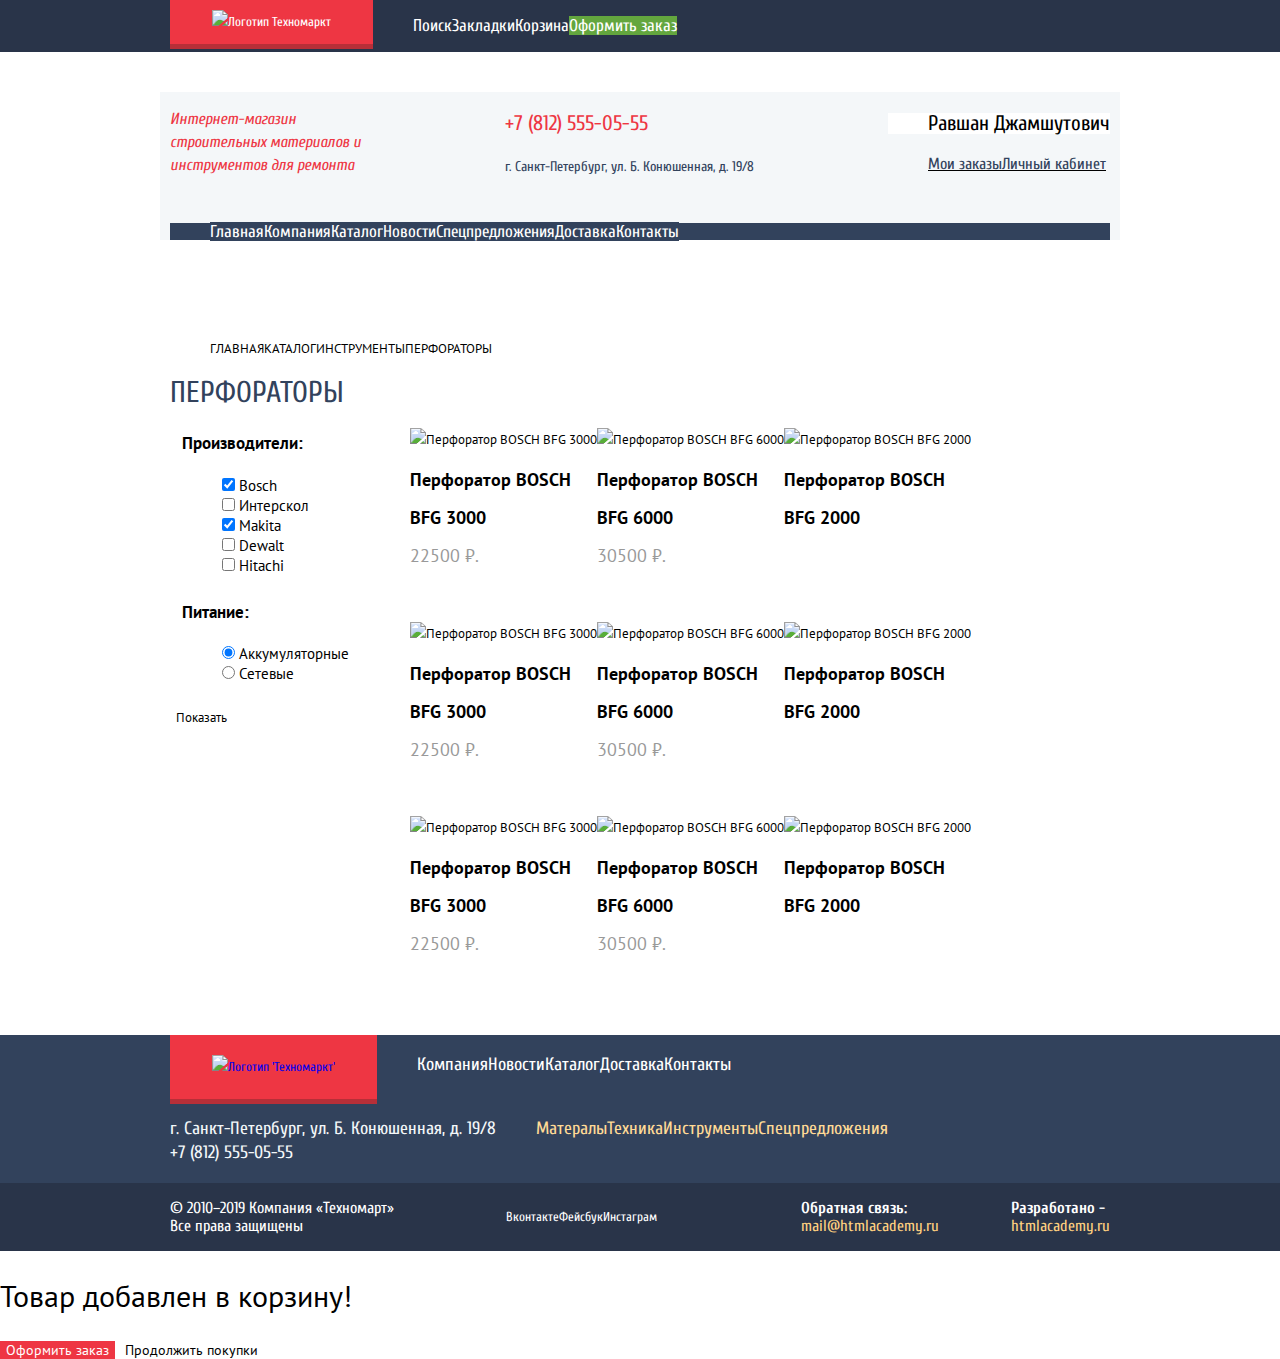
==== commit 149dbe60: "Update catalog.html" ====
--- a/catalog.html
+++ b/catalog.html
@@ -1,218 +1,239 @@
 <!DOCTYPE html>
-<html lang="en">
+<html lang="ru">
 <head>
-	<meta charset="UTF-8">
-	<title>Document</title>
-	<link href="https://fonts.googleapis.com/css?family=Cuprum:400,700PT+Sans:400,400i,700&amp;subset=cyrillic" rel="stylesheet">
-	<link href="normalize.css" rel="stylesheet">
-	<link href="css/main.css" rel="stylesheet">
+  <meta charset="UTF-8">
+  <title>Каталог Техномаркт</title>
+  <link href="https://fonts.googleapis.com/css?family=Cuprum:400,400i,700,700i%7CPT+Sans:400,700&amp;subset=cyrillic" rel="stylesheet">
+  <link href="css/normalize.css" rel="stylesheet">
+  <link href="css/main.css" rel="stylesheet">
 </head>
 <body>
-	<header class="main-header">
-		<section class="main-hot-button">
-			<a class="main-header-logo" href="index.html">  
-				<img src="img/logo-technomart.svg" alt="Логотип 'Техномаркт'">
-			</a>
-			<ul class="main-navigation-hot-button">
-				<li class="search">Поиск</li>
-				<li><a href="#">Закладки</a></li>
-				<li><a href="#">Корзина</a></li>
-				<li class="formalize"><a href="#">Оформить заказ</a></li>
-			</ul>
-		</section>
-		<div class="info-navigation">
-			<section class="main-info">
-				<p class="header-info">Интернет-магазин<br>
-				строительных материалов<br>
-				и инструментов для ремонта
-				</p>
-				<p class="header-contacts">
-					<p class="number">+7 (812) 555-05-55</p>
-					<p class="address">г. Санкт-Петербург, ул. Б. Конюшенная, д. 19/8</p>
-				<ul class="user-navigation-in-name">
-					<li><a href="#" class="user-name">Равшан Джамшутович</a></li>
-				</ul>
-				<ul class="user-navigation-in">
-					<li><a href="#" class="login-link-my-order">Мои заказы</a></li>
-					<li><a href="#" class="login-link-cabinet">Личный кабинет</a></li>
-				</ul>
-			</section>
-		</div>
-		<nav class="main-navigation">
-			<ul class="site-navigation">
-				<li><a href="index.html">Главная</a></li>
-				<li><a href="#">Компания</a></li>
-				<li><a href="catalog.html">Каталог</a></li>
-				<li><a href="#">Новости</a></li>
-				<li><a href="#">Спецпредложения</a></li>
-				<li><a href="#">Доставка</a></li>
-				<li><a href="#">Контакты</a></li>
-			</ul>
-		</nav>
-	</header>
-	<main class="container">
-		<ul class="breadcrumbs">
-			<li><a href="catalog.html">Каталог</a></li>
-			<li><a href="#">Инструменты</a></li>
-			<li class="breadcrumbs-current">Перфораторы</li>
-		</ul>
-		<h1 class="page-title">Перфораторы</h1>
-		<section class="filters">
-			<form class="filter" method="get" action="https://echo.htmlacademy.ru">
-				<fieldset>
-					<legend>Производители:</legend>
-					<ul>
-						<li class="filter-option">
-							<input class="visually-hidden filter-input filter-input-checkbox" type="checkbox" name="bosch" id="filter-bosch" checked>
-							<label for="filter-bosch">Bosch</label>
-						</li>
-						<li class="filter-option">
-							<input class="visually-hidden filter-input filter-input-checkbox" type="checkbox" name="interckol" id="filter-interckol">
-							<label for="filter-interckol">Интерскол</label>
-						</li>
-						<li class="filter-option">
-							<input class="visually-hidden filter-input filter-input-checkbox" type="checkbox" name="makita" id="filter-makita" checked>
-							<label for="filter-makita">Makita</label>
-						</li>
-						<li class="filter-option">
-							<input class="visually-hidden filter-input filter-input-checkbox" type="checkbox" name="malin-dewalt" id="filter-malin-dewalt">
-							<label for="filter-malin-dewalt">Dewalt</label>
-						</li>
-						<li class="filter-option">
-							<input class="visually-hidden filter-input filter-input-checkbox" type="checkbox" name="hitachi" id="filter-hitachi">
-							<label for="filter-hitachi">Hitachi</label>
-						</li>
-					</ul>
-				</fieldset>
-				<fieldset>
-					<legend>Группы товаров:</legend>
-					<ul>
-						<li class="filter-option">
-							<input class="visually-hidden filter-input filter-input-radio" type="radio" name="product-group" value="energy" id="filter-energy" checked>
-							<label for="filter-energy">Аккумуляторные</label>
-						</li>
-						<li class="filter-option">
-							<input class="visually-hidden filter-input filter-input-radio" type="radio" name="product-group" value="cord" id="filter-cord">
-							<label for="filter-cord">Сетевые</label>
-						</li>
-					</ul>
-				</fieldset>
-				<button type="submit" class="filter-button button">
-					Показать
-				</button>
-			</form>
-		</section>
-		<section class="catalog">
-			<h2 class="visually-hidden">Список перфораторов</h2>
-			<ul class="catalog-list">
-				<li class="catalog-item">
-					<img src="img/perforator-1.jpg" width="218" height="170" alt="Перфоратор BOSCH BFG 3000">
-					<p class="catalog-category">Перфоратор BOSCH</p>
-					<p class="catalog-item-title">BFG 3000</p>
-					<p class="catalog-item-oldprice">22500 ₽.</p>
-					<p class="catalog-item-price">15500 ₽.</p>
-				</li>
-				<li class="catalog-item">
-					<img src="img/perforator-2.jpg" width="218" height="170" alt="Перфоратор BOSCH BFG 6000">
-					<p class="catalog-category">Перфоратор BOSCH</p>
-					<p class="catalog-item-title">BFG 6000</p>
-					<p class="catalog-item-oldprice">30500 ₽.</p>
-					<p class="catalog-item-price">25500 ₽.</p>
-				</li>
-				<li class="catalog-item">
-					<img src="img/perforator-1.jpg" width="218" height="170" alt="Перфоратор BOSCH BFG 2000">
-					<p class="catalog-category">Перфоратор BOSCH</p>
-					<p class="catalog-item-title">BFG 2000</p>
-					<p class="catalog-item-price">12500 ₽.</p>
-				</li>
-				<li class="catalog-item">
-					<img src="img/perforator-1.jpg" width="218" height="170" alt="Перфоратор BOSCH BFG 3000">
-					<p class="catalog-category">Перфоратор BOSCH</p>
-					<p class="catalog-item-title">BFG 3000</p>
-					<p class="catalog-item-oldprice">22500 ₽.</p>
-					<p class="catalog-item-price">15500 ₽.</p>
-				</li>
-				<li class="catalog-item">
-					<img src="img/perforator-2.jpg" width="218" height="170" alt="Перфоратор BOSCH BFG 6000">
-					<p class="catalog-category">Перфоратор BOSCH</p>
-					<p class="catalog-item-title">BFG 6000</p>
-					<p class="catalog-item-oldprice">30500 ₽.</p>
-					<p class="catalog-item-price">25500 ₽.</p>
-				</li>
-				<li class="catalog-item">
-					<img src="img/perforator-1.jpg" width="218" height="170" alt="Перфоратор BOSCH BFG 2000">
-					<p class="catalog-category">Перфоратор BOSCH</p>
-					<p class="catalog-item-title">BFG 2000</p>
-					<p class="catalog-item-price">12500 ₽.</p>
-				</li>
-				<li class="catalog-item">
-					<img src="img/perforator-1.jpg" width="218" height="170" alt="Перфоратор BOSCH BFG 3000">
-					<p class="catalog-category">Перфоратор BOSCH</p>
-					<p class="catalog-item-title">BFG 3000</p>
-					<p class="catalog-item-oldprice">22500 ₽.</p>
-					<p class="catalog-item-price">15500 ₽.</p>
-				</li>
-				<li class="catalog-item">
-					<img src="img/perforator-2.jpg" width="218" height="170" alt="Перфоратор BOSCH BFG 6000">
-					<p class="catalog-category">Перфоратор BOSCH</p>
-					<p class="catalog-item-title">BFG 6000</p>
-					<p class="catalog-item-oldprice">30500 ₽.</p>
-					<p class="catalog-item-price">25500 ₽.</p>
-				</li>
-				<li class="catalog-item">
-					<img src="img/perforator-1.jpg" width="218" height="170" alt="Перфоратор BOSCH BFG 2000">
-					<p class="catalog-category">Перфоратор BOSCH</p>
-					<p class="catalog-item-title">BFG 2000</p>
-					<p class="catalog-item-price">12500 ₽.</p>
-				</li>
-			</ul>
-		</section>
-	</main>
-	<footer>
-			<div class="footer-navigation">
-				<img src="img/logo-technomart.svg" alt="Логотип 'Техномаркт'">
-				<p class="address-number">г. Санкт-Петербург, ул. Б. Конюшенная, д. 19/8<br>
-				+7 (812) 555-05-55</p>
-				<nav class="main-navigation">
-					<ul class="site-navigation-footer">
-						<li><a href="#">Компания</a></li>
-						<li><a href="#">Новости</a></li>
-						<li><a href="catalog.html">Каталог</a></li>
-						<li><a href="#">Доставка</a></li>
-						<li><a href="#">Контакты</a></li>
-						<li class="color"><a href="#">Матералы</a></li>
-						<li class="color"><a href="#">Техника</a></li>
-						<li class="color"><a href="#">Инструменты</a></li>
-						<li class="color"><a href="#">Спецпредложения</a></li>
-					</ul>
-				</nav>
-			</div>
-			<div class="footer-communication">
-				<p class="footer-contacts">
-			© 2010–2019 Компания «Техномарт»<br>
-					Все права защищены
-			</p>
-			<ul class="footer-social">
-				<li><a class="social-button" href="#">Вконтакте</a></li>
-				<li><a class="social-button" href="#">Фейсбук</a></li>
-				<li><a class="social-button" href="#">Инстаграм</a></li>
-			</ul>
-			<p class="footer-copyright">
-				<b>Обратная связь:</b> 
-				<a href="//mail@htmlacademy.ru">mail@htmlacademy.ru</a>
-			</p>
-			<p class="footer-copyright">
-				<b>Разработано-</b> 
-				<a href="//htmlacademy.ru">htmlacademy.ru</a>
-			</p>
-			</div>
-		</footer>
-	<section class="cart">
-		<p>Товар добавлен в корзину!</p>
-	</section>
-	<section class="cart-hot-button">
-		<button type="submit" class="button_order">Оформить заказ</button>
-		<button type="submit" class="button_shopping">Продолжить покупки</button>
-	</section>
+  <header class="main-header">
+    <div class="main-hot-button-wrapper">
+      <section class="main-hot-button container">
+        <h2 class="visually-hidden">Горячие кнопки</h2>
+        <a href="index.html">
+          <img src="img/logo-technomart.svg" class="main-header-logo" alt="Логотип Техномаркт">
+        </a>
+        <ul class="main-navigation-hot-button">
+          <li class="search">Поиск</li>
+          <li><a href="#">Закладки</a></li>
+          <li><a href="#">Корзина</a></li>
+          <li class="formalize"><a href="#">Оформить заказ</a></li>
+        </ul>
+      </section>
+    </div>
+    <div class="info-navigation container">
+      <section class="main-info">
+        <h2 class="visually-hidden">Главная информация</h2>
+        <p class="header-info">Интернет-магазин строительных материалов и инструментов для ремонта
+        </p>
+        <div class="header-contacts">
+          <p class="number">+7 (812) 555-05-55</p>
+          <p class="address">г. Санкт-Петербург, ул. Б. Конюшенная, д. 19/8</p>
+        </div>
+        <div class="user-navigation-in-name-and-in">
+          <ul class="user-navigation-in-name">
+            <li><a href="#" class="user-name">Равшан Джамшутович</a></li>
+          </ul>
+          <ul class="user-navigation-in">
+            <li><a href="#" class="login-link-my-order">Мои заказы</a></li>
+            <li><a href="#" class="login-link-cabinet">Личный кабинет</a></li>
+          </ul>
+        </div>
+      </section>
+      <nav class="main-navigation">
+        <ul class="site-navigation">
+          <li><a href="index.html">Главная</a></li>
+          <li><a href="#">Компания</a></li>
+          <li><a>Каталог</a></li>
+          <li><a href="#">Новости</a></li>
+          <li><a href="#">Спецпредложения</a></li>
+          <li><a href="#">Доставка</a></li>
+          <li><a href="#">Контакты</a></li>
+        </ul>
+      </nav>
+    </div>
+  </header>
+  <main class="container">
+    <ul class="breadcrumbs">
+      <li><a href="index.html">Главная</a></li>
+      <li><a href="catalog.html">Каталог</a></li>
+      <li><a href="#">Инструменты</a></li>
+      <li class="breadcrumbs-current">Перфораторы</li>
+    </ul>
+    <h1 class="page-title">Перфораторы</h1>
+    <div class="catalog-columns">
+      <section class="filters">
+        <h2 class="visually-hidden">Фильтр</h2>
+        <form class="filter" method="get" action="https://echo.htmlacademy.ru">
+          <fieldset>
+            <legend>Производители:</legend>
+            <ul>
+              <li class="filter-option">
+                <input class="filter-input filter-input-checkbox" type="checkbox" name="bosch" id="filter-bosch" checked>
+                <label for="filter-bosch">Bosch</label>
+              </li>
+              <li class="filter-option">
+                <input class="filter-input filter-input-checkbox" type="checkbox" name="interckol" id="filter-interckol">
+                <label for="filter-interckol">Интерскол</label>
+              </li>
+              <li class="filter-option">
+                <input class="filter-input filter-input-checkbox" type="checkbox" name="makita" id="filter-makita" checked>
+                <label for="filter-makita">Makita</label>
+              </li>
+              <li class="filter-option">
+                <input class="filter-input filter-input-checkbox" type="checkbox" name="malin-dewalt" id="filter-malin-dewalt">
+                <label for="filter-malin-dewalt">Dewalt</label>
+              </li>
+              <li class="filter-option">
+                <input class="filter-input filter-input-checkbox" type="checkbox" name="hitachi" id="filter-hitachi">
+                <label for="filter-hitachi">Hitachi</label>
+              </li>
+            </ul>
+          </fieldset>
+          <fieldset>
+            <legend>Питание:</legend>
+            <ul>
+              <li class="filter-option">
+                <input class="filter-input filter-input-radio" type="radio" name="product-group" value="energy" id="filter-energy" checked>
+                <label for="filter-energy">Аккумуляторные</label>
+              </li>
+              <li class="filter-option">
+                <input class="filter-input filter-input-radio" type="radio" name="product-group" value="cord" id="filter-cord">
+                <label for="filter-cord">Сетевые</label>
+              </li>
+            </ul>
+          </fieldset>
+          <button type="submit" class="filter-button button">
+            Показать
+          </button>
+        </form>
+      </section>
+      <section class="catalog">
+        <h2 class="visually-hidden">Список перфораторов</h2>
+        <ul class="catalog-list">
+          <li class="catalog-item">
+            <img src="img/perforator-1.jpg" width="218" height="170" alt="Перфоратор BOSCH BFG 3000">
+            <h3 class="catalog-category">Перфоратор BOSCH</h3>
+            <p class="catalog-item-title">BFG 3000</p>
+            <p class="catalog-item-oldprice">22500 ₽.</p>
+            <p class="catalog-item-price">15500 ₽.</p>
+          </li>
+          <li class="catalog-item">
+            <img src="img/perforator-2.jpg" width="218" height="170" alt="Перфоратор BOSCH BFG 6000">
+            <h3 class="catalog-category">Перфоратор BOSCH</h3>
+            <p class="catalog-item-title">BFG 6000</p>
+            <p class="catalog-item-oldprice">30500 ₽.</p>
+            <p class="catalog-item-price">25500 ₽.</p>
+          </li>
+          <li class="catalog-item">
+            <img src="img/perforator-1.jpg" width="218" height="170" alt="Перфоратор BOSCH BFG 2000">
+            <h3 class="catalog-category">Перфоратор BOSCH</h3>
+            <p class="catalog-item-title">BFG 2000</p>
+            <p class="catalog-item-price">12500 ₽.</p>
+          </li>
+          <li class="catalog-item">
+            <img src="img/perforator-1.jpg" width="218" height="170" alt="Перфоратор BOSCH BFG 3000">
+            <h3 class="catalog-category">Перфоратор BOSCH</h3>
+            <p class="catalog-item-title">BFG 3000</p>
+            <p class="catalog-item-oldprice">22500 ₽.</p>
+            <p class="catalog-item-price">15500 ₽.</p>
+          </li>
+          <li class="catalog-item">
+            <img src="img/perforator-2.jpg" width="218" height="170" alt="Перфоратор BOSCH BFG 6000">
+            <h3 class="catalog-category">Перфоратор BOSCH</h3>
+            <p class="catalog-item-title">BFG 6000</p>
+            <p class="catalog-item-oldprice">30500 ₽.</p>
+            <p class="catalog-item-price">25500 ₽.</p>
+          </li>
+          <li class="catalog-item">
+            <img src="img/perforator-1.jpg" width="218" height="170" alt="Перфоратор BOSCH BFG 2000">
+            <h3 class="catalog-category">Перфоратор BOSCH</h3>
+            <p class="catalog-item-title">BFG 2000</p>
+            <p class="catalog-item-price">12500 ₽.</p>
+          </li>
+          <li class="catalog-item">
+            <img src="img/perforator-1.jpg" width="218" height="170" alt="Перфоратор BOSCH BFG 3000">
+            <h3 class="catalog-category">Перфоратор BOSCH</h3>
+            <p class="catalog-item-title">BFG 3000</p>
+            <p class="catalog-item-oldprice">22500 ₽.</p>
+            <p class="catalog-item-price">15500 ₽.</p>
+          </li>
+          <li class="catalog-item">
+            <img src="img/perforator-2.jpg" width="218" height="170" alt="Перфоратор BOSCH BFG 6000">
+            <h3 class="catalog-category">Перфоратор BOSCH</h3>
+            <p class="catalog-item-title">BFG 6000</p>
+            <p class="catalog-item-oldprice">30500 ₽.</p>
+            <p class="catalog-item-price">25500 ₽.</p>
+          </li>
+          <li class="catalog-item">
+            <img src="img/perforator-1.jpg" width="218" height="170" alt="Перфоратор BOSCH BFG 2000">
+            <h3 class="catalog-category">Перфоратор BOSCH</h3>
+            <p class="catalog-item-title">BFG 2000</p>
+            <p class="catalog-item-price">12500 ₽.</p>
+          </li>
+        </ul>
+      </section>
+    </div>
+  </main>
+  <footer class="all-footer">
+    <div class="footer-navigation-wrapper">
+      <div class="footer-navigation container">
+        <div class="first-line-footer">
+          <a href="index.html">
+            <img src="img/logo-technomart.svg" class="main-footer-logo" alt="Логотип 'Техномаркт'">
+          </a>
+          <ul class="site-navigation-footer">
+            <li><a href="#">Компания</a></li>
+            <li><a href="#">Новости</a></li>
+            <li><a href="catalog.html">Каталог</a></li>
+            <li><a href="#">Доставка</a></li>
+            <li><a href="#">Контакты</a></li>
+          </ul>
+        </div>
+        <div class="second-line-footer">
+          <p class="address-number">г. Санкт-Петербург, ул. Б.
+            Конюшенная, д. 19/8<br>
+            +7 (812) 555-05-55</p>
+          <ul class="color">
+            <li><a href="#">Матералы</a></li>
+            <li><a href="#">Техника</a></li>
+            <li><a href="#">Инструменты</a></li>
+            <li><a href="#">Спецпредложения</a></li>
+          </ul>
+        </div>
+      </div>
+    </div>
+    <div class="footer-communication-wrapper">
+      <div class="footer-communication container">
+        <p class="footer-contacts">
+        © 2010–2019 Компания «Техномарт»<br>
+        Все права защищены
+        </p>
+        <ul class="footer-social">
+          <li><a class="social-button" href="#">Вконтакте</a></li>
+          <li><a class="social-button" href="#">Фейсбук</a></li>
+          <li><a class="social-button" href="#">Инстаграм</a></li>
+        </ul>
+        <p class="footer-copyright">
+          <b>Обратная связь:</b> <br>
+          <a href="mailto:mail@htmlacademy.ru">mail@htmlacademy.ru</a>
+        </p>
+        <p class="footer-copyright">
+          <b>Разработано -</b> <br>
+          <a href="https://htmlacademy.ru/intensive/htmlcss">htmlacademy.ru</a>
+        </p>
+      </div>
+    </div>
+  </footer>
+  <section class="cart">
+    <h2 class="visually-hidden">Добавили в корзину</h2>
+    <p>Товар добавлен в корзину!</p>
+    <div class="cart-hot-button">
+      <button type="submit" class="button_order">Оформить заказ</button>
+      <button type="submit" class="button_shopping">Продолжить покупки</button>
+    </div>
+  </section>
 </body>
-</html>+</html>
--- a/css/main.css
+++ b/css/main.css
@@ -0,0 +1,565 @@
+body {
+  margin: 0;
+  padding: 0;
+
+  font-family: "PT Sans", Arial, sans-serif;
+  font-size: 13px;
+  line-height: 24px;
+  color: #000;
+  background-color: #fff;
+}
+
+.main-header{
+  font-family: "Cuprum", Arial, sans-serif;
+}
+
+.main-hot-button {
+  background-color: #293449;
+}
+
+.main-navigation-hot-button{
+  font-size: 17px;
+  line-height: 18px;
+  list-style: none;
+}
+.formalize a{
+  background-color: #63a63e;
+}
+
+.main-hot-button .search,
+.main-hot-button a{
+  color: #fff;
+}
+
+a{
+  text-decoration: none;
+}
+
+.formalize a:hover{
+  background-color: #5fbb2d;
+}
+
+.formalize a:focus{
+  background-color: #518534;
+  color:rgba(255,255,255,0.6)
+}
+
+.main-navigation-hot-button a:hover{
+  background-color: #212a3a;
+}
+
+.main-navigation-hot-button a:focus{
+  background-color: #161d29;
+  opacity: 0.6;
+}
+.info-navigation{
+  background-color: #f4f7f9;
+  color: #000;
+}
+
+.header-info {
+  color:#ee3643;
+  font-size: 16px;
+  line-height: 23px;
+  font-style: italic;
+}
+
+.number{
+  color:#ee3643;
+  font-size: 21px;
+  line-height: 21px;
+}
+
+.address{
+  color:#32425c;
+  font-size: 14px;
+  line-height: 24px;
+}
+
+.user-navigation a{
+  color: #000;
+  font-size: 21px;
+  line-height: 21px;
+}
+
+.user-navigation{
+  list-style: none;
+  font-weight: bold;
+}
+
+.user-navigation a:hover{
+  color: #ee3643;
+}
+
+.user-navigation a:focus{
+  color: #000;
+  color:rgba(0,0,0,0.5)
+}
+
+.site-navigation{
+  font-size: 17px;
+  line-height: 17px;
+  list-style: none;
+}
+
+.site-navigation a{
+  color: #fff;
+  background-color: #32425c;
+}
+
+.site-navigation a:hover{
+  background-color: #293449;
+}
+
+.site-navigation a:focus{
+  background-color: #1d2739;
+  color:rgba(255,255,255,0.5)
+}
+
+.info-contacts{
+  background-color: #fff;
+  color:#000;
+}
+
+.info-company h2,
+.contacts h2{
+  font-size: 30px;
+  line-height: 30px;
+  font-weight: normal;
+  font-family: "Cuprum", Arial, sans-serif;
+  text-transform: uppercase;
+}
+
+.info-company p{
+  font-size: 13px;
+  line-height: 24px;
+}
+
+.partners{
+  font-size: 18px;
+  line-height: 20px;
+  list-style: none;
+  font-family: "Cuprum", Arial, sans-serif;
+  font-weight: bold;
+}
+
+.button{
+  font-size: 14px;
+  line-height: 18px;
+  color:#fff;
+  background-color: #ee3643;
+}
+
+.contacts p{
+  font-size: 13px;
+  line-height: 24px;
+}
+.button:hover{
+  background-color: #ca2c37;
+}
+
+.button:focus{
+  background-color: #ba2732;
+}
+
+.footer-navigation{
+  background-color: #32425c;
+  color: #f3f7f9;
+  text-transform: none;
+}
+
+.address-number{
+  font-size: 18px;
+  line-height: 24px;
+}
+
+.site-navigation-footer,
+.color{
+  font-size: 18px;
+  line-height: 24px;
+  list-style: none;
+}
+
+.site-navigation-footer a{
+  color: #fff;
+  background-color: #32425c;
+}
+
+.site-navigation-footer a:hover{
+  text-decoration: underline;
+}
+
+.site-navigation-footer a:focus{
+  opacity: 0.5;
+}
+
+.color a{
+  color: #ffda96;
+}
+
+.footer-communication{
+  background-color: #293449;
+  color: #fff;
+  text-transform: none;
+}
+
+.footer-contacts{
+  font-size: 16px;
+  line-height: 18px;
+}
+
+.footer-social{
+  list-style: none;
+}
+
+.footer-social a{
+  color: #fff;
+}
+
+.footer-copyright{
+  font-size: 16px;
+  line-height: 18px;
+}
+
+.footer-copyright a{
+  color: #ffd180;
+}
+
+.footer-copyright a:hover{
+  text-decoration: underline;
+}
+
+.footer-copyright a:focus{
+  color: #ee3643;
+  text-decoration:none;
+}
+
+.login-form input[type="text"],
+.login-form input[type="email"],
+.login-form textarea{
+  color: #000000;
+  background-color: #ffffff;
+  border: 2px solid #dee3e4;
+}
+
+.login-form{
+  text-transform: none;
+  font-size: 18px;
+  line-height: 18px;
+}
+
+.filter-button{
+  border: 0;
+  font-size: 14px;
+  line-height: 18px;
+}
+
+.user-name a{
+  font-size: 21px;
+  line-height: 21px;
+}
+
+.user-navigation-in{
+  font-size: 16px;
+  line-height: 18px;
+}
+
+.user-navigation-in a{
+  color:#32425c;
+}
+
+.user-navigation-in{
+  list-style: none;
+  text-decoration: underline;
+}
+
+.user-navigation-in a:hover{
+  color: #ee3643;
+}
+
+.user-navigation-in a:focus{
+  color: rgba(50,66,92,0.3);
+}
+
+.user-navigation-in-name{
+  background-color: #fff;
+  list-style: none;
+}
+
+.user-navigation-in-name{
+  font-size: 21px;
+  line-height: 21px;
+}
+
+.user-navigation-in-name a{
+  color:#000;
+}
+
+.user-navigation-in-name a:focus{
+  opacity: 0.3;
+}
+
+.breadcrumbs {
+  font-size: 13px;
+  line-height: 18px;
+  color:#000;
+  background-color: #fff;
+  list-style: none;
+  text-transform: uppercase;
+}
+
+.breadcrumbs a{
+  color:#000;
+  text-transform: uppercase;
+}
+
+.page-title{
+  font-size: 30px;
+  line-height: 30px;
+  color:#32425c;
+  font-family: "Cuprum", Arial, sans-serif;
+  text-transform: uppercase;
+  font-weight: normal;
+}
+
+.filter fieldset {
+  border: none;
+}
+
+.filter legend {
+  font-size: 17px;
+  line-height: 30px;
+  font-weight: bold;
+}
+
+.filter ul {
+  list-style: none;
+  line-height: 18px;
+}
+
+.filter li{
+  color: #000;
+  font-size: 15px;
+  line-height: 20px;
+}
+
+.filter-input:disabled + label {
+  color: #000;
+  opacity: 0.4;
+}
+
+.filter-button {
+  font-size: 13px;
+  line-height: 18px;
+  color:#000;
+  background-color: #fff;
+}
+
+.filter-button:hover{
+  background-color: #fff;
+}
+
+.filter-button:focus{
+  background-color: #fff;
+}
+
+.catalog-item:hover{
+  box-shadow: 0 5px 10px 5px rgba(0, 0, 0, 0.4);
+}
+
+.catalog ul {
+  list-style: none;
+}
+
+.catalog-item p{
+  font-size: 18px;
+  line-height: 20px;
+}
+
+.catalog-item-oldprice{
+  color:#999;
+  font-size: 17px;
+  line-height: 18px;
+}
+
+.catalog-category,
+.catalog-item-title{
+  font-size: 18px;
+  line-height: 20px;
+  color:#000;
+  font-weight: bold;
+}
+
+.catalog-item-price{
+  font-size: 17px;
+  line-height: 18px;
+  color:#fff;
+}
+
+.cart{
+  font-size: 30px;
+  line-height: 30px;
+}
+
+.cart-hot-button{
+  font-size: 14px;
+  line-height: 18px;
+  outline: 0;
+}
+
+.cart-hot-button .button_order{
+  color:#fff;
+  background-color: #ee3643;
+}
+
+.cart-hot-button .button_shopping{
+  color:#000;
+  background-color: #fff;
+}
+
+.cart-hot-button button{
+  border: 0;
+}
+
+.all-footer{
+  font-family: "Cuprum", Arial, sans-serif;
+}
+
+.container{
+  width: 940px;
+  margin: 0 auto;
+  padding: 0 10px;
+}
+
+
+.main-hot-button,
+.main-info,
+.info-contacts,
+.first-line-footer,
+.second-line-footer,
+.footer-communication,
+.site-navigation,
+.main-hot-button,
+.main-navigation-hot-button,
+.first-line-footer,
+.site-navigation-footer,
+.second-line-footer,
+.color,
+.footer-social,
+.breadcrumbs,
+.user-navigation-in{
+  display: flex;
+  align-items: flex-start;
+  flex-direction: row;
+}
+
+.main-hot-button-wrapper,
+.all-footer{
+  width: 100%;
+  background-color: #293449;
+}
+
+.visually-hidden{
+  display: none;
+}
+
+.main-info{
+  margin-bottom: 30px;
+}
+
+.header-info{
+  width: 200px;
+}
+
+.header-contacts{
+  margin: auto;
+}
+
+.site-navigation{
+  background-color: #32425c;
+  margin-bottom: 100px;
+}
+
+.main-hot-button{
+  margin-bottom: 40px;
+}
+
+ .footer-navigation-wrapper{
+  background-color: #32425c;
+}
+
+.page{
+  margin-bottom: 90px;
+}
+
+.contacts{
+  width: 300px;
+  margin-left: auto;
+}
+
+.what-company-for{
+  width: 540px;
+}
+
+.what-company-for-delivery{
+  width: 400px;
+}
+
+.more-info-button,
+.help-button{
+  width: 220px;
+  padding: 13px 0;
+  position: absolute;
+  text-transform: uppercase;
+  border-radius: 3px;
+  text-align: center;
+  font-family: "Cuprum", Arial, sans-serif;
+}
+
+.help-button{
+  width: 300px;
+}
+
+.main-header-logo,
+.main-footer-logo{
+  box-shadow: 0 5px #b72f38;
+  background-color: #ee3643;
+  padding: 10px 42px;
+}
+
+.main-footer-logo{
+  padding: 20px 42px;
+}
+
+.footer-copyright{
+  margin-left: auto;
+}
+
+.footer-social{
+  margin: auto;
+}
+
+.catalog-columns{
+  display: flex;
+  justify-content: space-between;
+}
+
+.filters{
+  width: 220px;
+}
+
+.catalog{
+  width: 700px;
+}
+
+.catalog-list{
+  display: flex;
+  flex-wrap: wrap;
+  padding: 0;
+  margin: 0;
+  margin-bottom: 25px;
+}
+
+.catalog-item:nth-child(3n) {
+  margin-right: 0;
+}
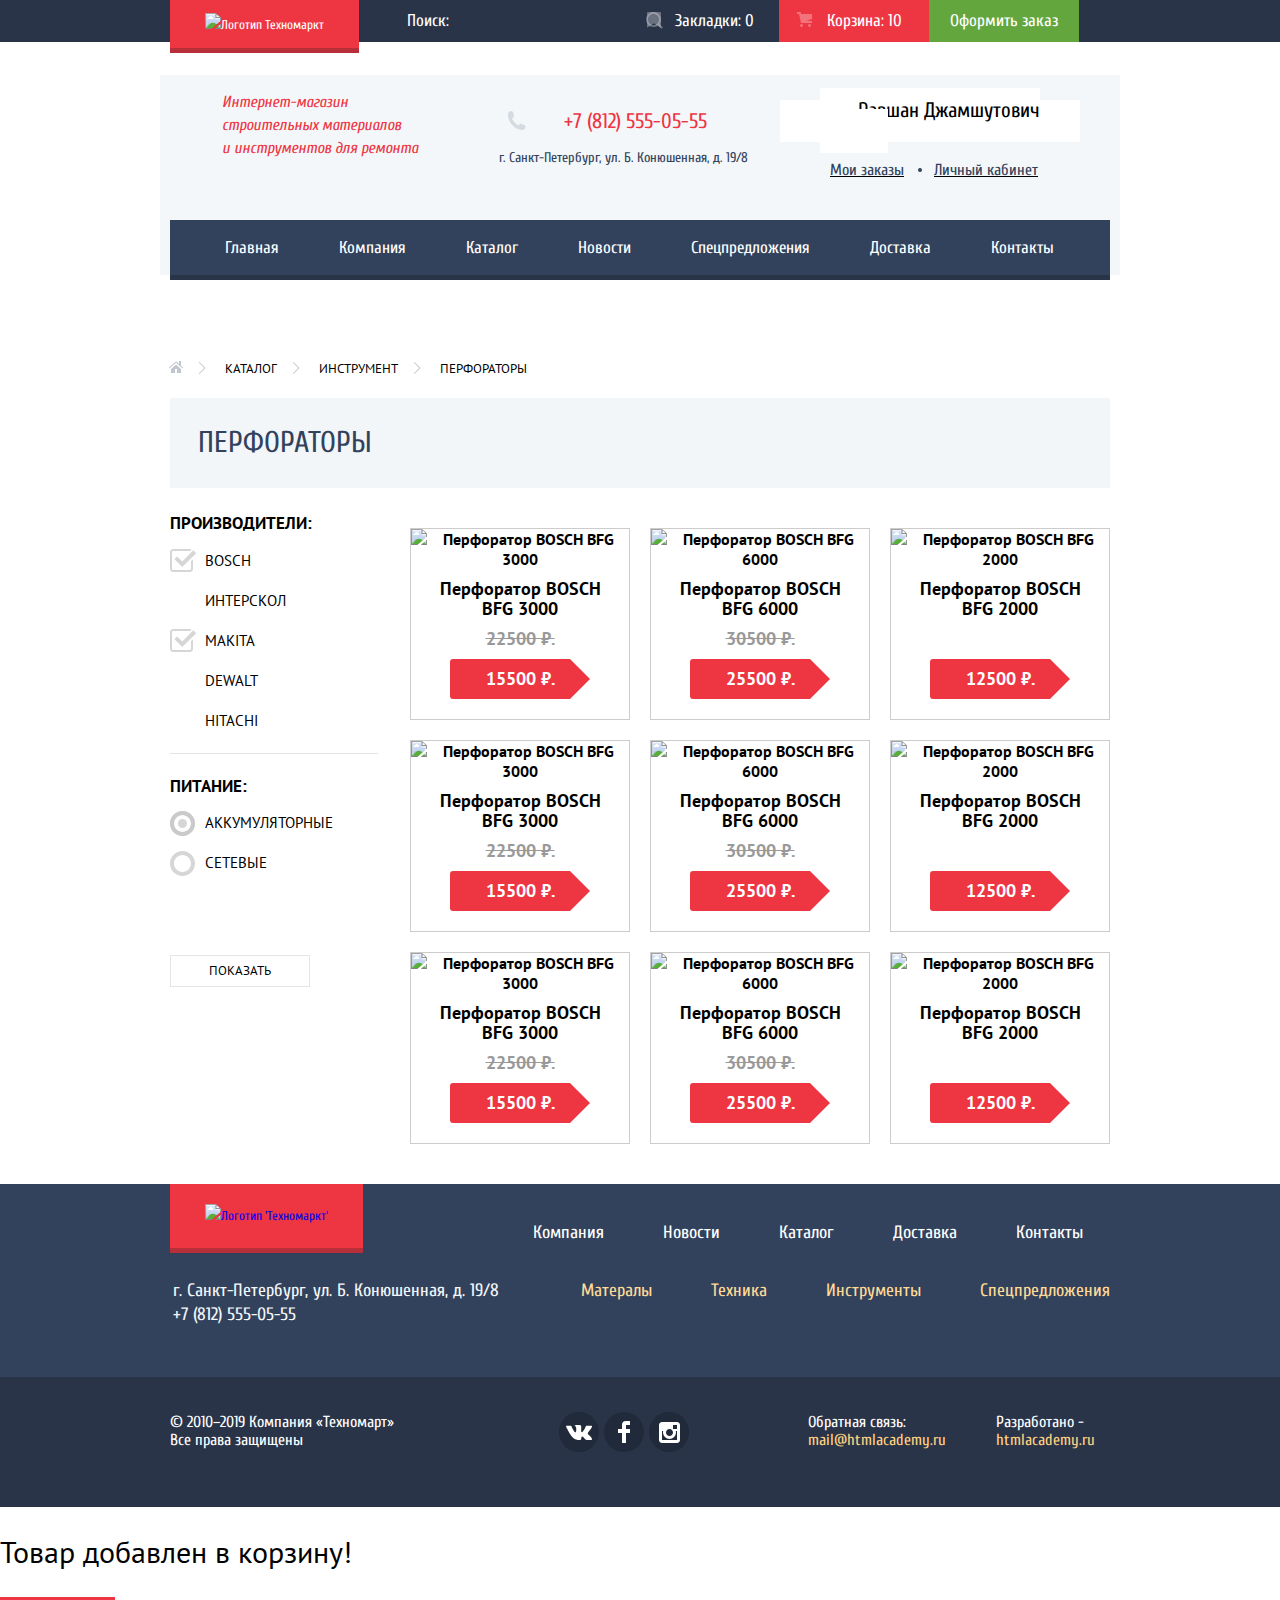
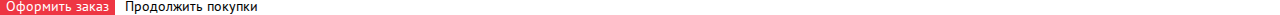
==== commit f347af99: "Update catalog.html" ====
--- a/catalog.html
+++ b/catalog.html
@@ -12,21 +12,25 @@
     <div class="main-hot-button-wrapper">
       <section class="main-hot-button container">
         <h2 class="visually-hidden">Горячие кнопки</h2>
-        <a href="index.html">
+        <a class="main-header-logo-index-html" href="index.html">
           <img src="img/logo-technomart.svg" class="main-header-logo" alt="Логотип Техномаркт">
         </a>
         <ul class="main-navigation-hot-button">
-          <li class="search">Поиск</li>
-          <li><a href="#">Закладки</a></li>
-          <li><a href="#">Корзина</a></li>
-          <li class="formalize"><a href="#">Оформить заказ</a></li>
+          <li><form action="/echo" method="get" class="search-form">
+                <input type="search" name="search" class="search-input" placeholder="Поиск:">
+                <input type="submit" name="submit" class="submit icon-search" value="">
+              </form>
+          </li>
+          <li><a class="bookmarks" href="#">Закладки: 0</a></li>
+          <li><a class="basket basket-color" href="#">Корзина: 10</a></li>
+          <li class="formalize"><a class="formalize-link" href="#">Оформить заказ</a></li>
         </ul>
       </section>
     </div>
     <div class="info-navigation container">
       <section class="main-info">
         <h2 class="visually-hidden">Главная информация</h2>
-        <p class="header-info">Интернет-магазин строительных материалов и инструментов для ремонта
+        <p class="header-info">Интернет-магазин строительных материалов<br> и инструментов для ремонта
         </p>
         <div class="header-contacts">
           <p class="number">+7 (812) 555-05-55</p>
@@ -55,57 +59,60 @@
       </nav>
     </div>
   </header>
-  <main class="container">
+  <main class="container page-catalog">
     <ul class="breadcrumbs">
-      <li><a href="index.html">Главная</a></li>
-      <li><a href="catalog.html">Каталог</a></li>
-      <li><a href="#">Инструменты</a></li>
-      <li class="breadcrumbs-current">Перфораторы</li>
+      <li><a class="breadcrumbs-item-home" href="index.html"><span class="visually-hidden">Главная</span>
+        <svg xmlns="http://www.w3.org/2000/svg" width="15" height="12" viewBox="0 0 15 12"><g fill="#C1C6CE"><path d="M3 8v4h4V8h2v4h4V8L8 3.516z"/><path d="M14.831 6.365L13 4.751V0h-2v2.987L8.332.635c-.02-.017-.043-.023-.064-.037a.465.465 0 0 0-.08-.047.551.551 0 0 0-.095-.024C8.062.521 8.032.515 8 .515c-.031 0-.061.006-.092.012a.46.46 0 0 0-.095.025c-.028.011-.053.029-.08.046-.021.014-.045.02-.064.037l-6.498 5.73a.501.501 0 0 0 .33.875.497.497 0 0 0 .331-.125L8 1.677l6.169 5.438a.501.501 0 0 0 .662-.75z"/></g>
+        </svg>
+      </a></li>
+      <li><a class="breadcrumbs-item" href="catalog.html">Каталог</a></li>
+      <li><a class="breadcrumbs-item" href="#">Инструмент</a></li>
+      <li class="breadcrumbs-item breadcrumbs-current">Перфораторы</li>
     </ul>
     <h1 class="page-title">Перфораторы</h1>
     <div class="catalog-columns">
       <section class="filters">
         <h2 class="visually-hidden">Фильтр</h2>
         <form class="filter" method="get" action="https://echo.htmlacademy.ru">
-          <fieldset>
-            <legend>Производители:</legend>
-            <ul>
-              <li class="filter-option">
-                <input class="filter-input filter-input-checkbox" type="checkbox" name="bosch" id="filter-bosch" checked>
-                <label for="filter-bosch">Bosch</label>
-              </li>
-              <li class="filter-option">
-                <input class="filter-input filter-input-checkbox" type="checkbox" name="interckol" id="filter-interckol">
-                <label for="filter-interckol">Интерскол</label>
-              </li>
-              <li class="filter-option">
-                <input class="filter-input filter-input-checkbox" type="checkbox" name="makita" id="filter-makita" checked>
-                <label for="filter-makita">Makita</label>
-              </li>
-              <li class="filter-option">
-                <input class="filter-input filter-input-checkbox" type="checkbox" name="malin-dewalt" id="filter-malin-dewalt">
-                <label for="filter-malin-dewalt">Dewalt</label>
-              </li>
-              <li class="filter-option">
-                <input class="filter-input filter-input-checkbox" type="checkbox" name="hitachi" id="filter-hitachi">
-                <label for="filter-hitachi">Hitachi</label>
+          <fieldset class="main-filter-manufacturers">
+            <legend class="filter-manufacturers">Производители:</legend>
+            <ul class="filter-manufacturers-ul">
+              <li class="filter-option">
+                <input class="visually-hidden filter-input filter-input-checkbox" type="checkbox" name="bosch" id="filter-bosch" checked>
+                <label class="filter-label" for="filter-bosch">Bosch</label>
+              </li>
+              <li class="filter-option">
+                <input class="visually-hidden filter-input filter-input-checkbox" type="checkbox" name="interckol" id="filter-interckol">
+                <label class="filter-label" for="filter-interckol">Интерскол</label>
+              </li>
+              <li class="filter-option">
+                <input class="visually-hidden filter-input filter-input-checkbox" type="checkbox" name="makita" id="filter-makita" checked>
+                <label class="filter-label" for="filter-makita">Makita</label>
+              </li>
+              <li class="filter-option">
+                <input class="visually-hidden filter-input filter-input-checkbox" type="checkbox" name="malin-dewalt" id="filter-malin-dewalt">
+                <label class="filter-label" for="filter-malin-dewalt">Dewalt</label>
+              </li>
+              <li class="filter-option">
+                <input class="visually-hidden filter-input filter-input-checkbox" type="checkbox" name="hitachi" id="filter-hitachi">
+                <label class="filter-label" for="filter-hitachi">Hitachi</label>
               </li>
             </ul>
           </fieldset>
-          <fieldset>
-            <legend>Питание:</legend>
+          <fieldset class="main-filter-supply">
+            <legend class="filter-supply">Питание:</legend>
             <ul>
               <li class="filter-option">
-                <input class="filter-input filter-input-radio" type="radio" name="product-group" value="energy" id="filter-energy" checked>
-                <label for="filter-energy">Аккумуляторные</label>
-              </li>
-              <li class="filter-option">
-                <input class="filter-input filter-input-radio" type="radio" name="product-group" value="cord" id="filter-cord">
-                <label for="filter-cord">Сетевые</label>
+                <input class="visually-hidden filter-input filter-input-radio" type="radio" name="product-group" value="energy" id="filter-energy" checked>
+                <label class="filter-label" for="filter-energy">Аккумуляторные</label>
+              </li>
+              <li class="filter-option">
+                <input class="visually-hidden filter-input filter-input-radio" type="radio" name="product-group" value="cord" id="filter-cord">
+                <label class="filter-label" for="filter-cord">Сетевые</label>
               </li>
             </ul>
           </fieldset>
-          <button type="submit" class="filter-button button">
+          <button type="submit" class="form-filter-button">
             Показать
           </button>
         </form>
@@ -114,63 +121,96 @@
         <h2 class="visually-hidden">Список перфораторов</h2>
         <ul class="catalog-list">
           <li class="catalog-item">
-            <img src="img/perforator-1.jpg" width="218" height="170" alt="Перфоратор BOSCH BFG 3000">
-            <h3 class="catalog-category">Перфоратор BOSCH</h3>
-            <p class="catalog-item-title">BFG 3000</p>
+            <div class="actions">
+              <a href="#" class="buy">Купить</a>
+              <a href="#" class="bookmark">В закладки</a>
+            </div>
+            <img class="image" src="img/perforator-1.jpg" width="218" height="170" alt="Перфоратор BOSCH BFG 3000">
+            <h3 class="catalog-category">Перфоратор BOSCH BFG 3000</h3>
             <p class="catalog-item-oldprice">22500 ₽.</p>
             <p class="catalog-item-price">15500 ₽.</p>
           </li>
           <li class="catalog-item">
-            <img src="img/perforator-2.jpg" width="218" height="170" alt="Перфоратор BOSCH BFG 6000">
-            <h3 class="catalog-category">Перфоратор BOSCH</h3>
-            <p class="catalog-item-title">BFG 6000</p>
+            <div class="actions">
+              <a href="#" class="buy">Купить</a>
+              <a href="#" class="bookmark">В закладки</a>
+            </div>
+            <img class="image" src="img/perforator-2.jpg" width="218" height="170" alt="Перфоратор BOSCH BFG 6000">
+            <h3 class="catalog-category">Перфоратор BOSCH BFG 6000</h3>
             <p class="catalog-item-oldprice">30500 ₽.</p>
             <p class="catalog-item-price">25500 ₽.</p>
           </li>
           <li class="catalog-item">
-            <img src="img/perforator-1.jpg" width="218" height="170" alt="Перфоратор BOSCH BFG 2000">
-            <h3 class="catalog-category">Перфоратор BOSCH</h3>
-            <p class="catalog-item-title">BFG 2000</p>
+            <div class="actions">
+              <a href="#" class="buy">Купить</a>
+              <a href="#" class="bookmark">В закладки</a>
+            </div>
+            <div class="flag flag-new">новинка</div>
+            <img class="image" src="img/perforator-1.jpg" width="218" height="170" alt="Перфоратор BOSCH BFG 2000">
+            <h3 class="catalog-category">Перфоратор BOSCH BFG 2000</h3>
+            <p class="catalog-item-oldprice"></p>
             <p class="catalog-item-price">12500 ₽.</p>
           </li>
           <li class="catalog-item">
-            <img src="img/perforator-1.jpg" width="218" height="170" alt="Перфоратор BOSCH BFG 3000">
-            <h3 class="catalog-category">Перфоратор BOSCH</h3>
-            <p class="catalog-item-title">BFG 3000</p>
+            <div class="actions">
+              <a href="#" class="buy">Купить</a>
+              <a href="#" class="bookmark">В закладки</a>
+            </div>
+            <img class="image" src="img/perforator-1.jpg" width="218" height="170" alt="Перфоратор BOSCH BFG 3000">
+            <h3 class="catalog-category">Перфоратор BOSCH BFG 3000</h3>
             <p class="catalog-item-oldprice">22500 ₽.</p>
             <p class="catalog-item-price">15500 ₽.</p>
           </li>
           <li class="catalog-item">
-            <img src="img/perforator-2.jpg" width="218" height="170" alt="Перфоратор BOSCH BFG 6000">
-            <h3 class="catalog-category">Перфоратор BOSCH</h3>
-            <p class="catalog-item-title">BFG 6000</p>
+            <div class="actions">
+              <a href="#" class="buy">Купить</a>
+              <a href="#" class="bookmark">В закладки</a>
+            </div>
+            <div class="flag flag-new">новинка</div>
+            <img class="image" src="img/perforator-2.jpg" width="218" height="170" alt="Перфоратор BOSCH BFG 6000">
+            <h3 class="catalog-category">Перфоратор BOSCH BFG 6000</h3>
             <p class="catalog-item-oldprice">30500 ₽.</p>
             <p class="catalog-item-price">25500 ₽.</p>
           </li>
           <li class="catalog-item">
-            <img src="img/perforator-1.jpg" width="218" height="170" alt="Перфоратор BOSCH BFG 2000">
-            <h3 class="catalog-category">Перфоратор BOSCH</h3>
-            <p class="catalog-item-title">BFG 2000</p>
+            <div class="actions">
+              <a href="#" class="buy">Купить</a>
+              <a href="#" class="bookmark">В закладки</a>
+            </div>
+            <img class="image" src="img/perforator-1.jpg" width="218" height="170" alt="Перфоратор BOSCH BFG 2000">
+            <h3 class="catalog-category">Перфоратор BOSCH BFG 2000</h3>
+            <p class="catalog-item-oldprice"></p>
             <p class="catalog-item-price">12500 ₽.</p>
           </li>
           <li class="catalog-item">
-            <img src="img/perforator-1.jpg" width="218" height="170" alt="Перфоратор BOSCH BFG 3000">
-            <h3 class="catalog-category">Перфоратор BOSCH</h3>
-            <p class="catalog-item-title">BFG 3000</p>
+            <div class="actions">
+              <a href="#" class="buy">Купить</a>
+              <a href="#" class="bookmark">В закладки</a>
+            </div>
+            <div class="flag flag-new">новинка</div>
+            <img class="image" src="img/perforator-1.jpg" width="218" height="170" alt="Перфоратор BOSCH BFG 3000">
+            <h3 class="catalog-category">Перфоратор BOSCH BFG 3000</h3>
             <p class="catalog-item-oldprice">22500 ₽.</p>
             <p class="catalog-item-price">15500 ₽.</p>
           </li>
           <li class="catalog-item">
-            <img src="img/perforator-2.jpg" width="218" height="170" alt="Перфоратор BOSCH BFG 6000">
-            <h3 class="catalog-category">Перфоратор BOSCH</h3>
-            <p class="catalog-item-title">BFG 6000</p>
+            <div class="actions">
+              <a href="#" class="buy">Купить</a>
+              <a href="#" class="bookmark">В закладки</a>
+            </div>
+            <img class="image" src="img/perforator-2.jpg" width="218" height="170" alt="Перфоратор BOSCH BFG 6000">
+            <h3 class="catalog-category">Перфоратор BOSCH BFG 6000</h3>
             <p class="catalog-item-oldprice">30500 ₽.</p>
             <p class="catalog-item-price">25500 ₽.</p>
           </li>
           <li class="catalog-item">
-            <img src="img/perforator-1.jpg" width="218" height="170" alt="Перфоратор BOSCH BFG 2000">
-            <h3 class="catalog-category">Перфоратор BOSCH</h3>
-            <p class="catalog-item-title">BFG 2000</p>
+            <div class="actions">
+              <a href="#" class="buy">Купить</a>
+              <a href="#" class="bookmark">В закладки</a>
+            </div>
+            <img class="image" src="img/perforator-1.jpg" width="218" height="170" alt="Перфоратор BOSCH BFG 2000">
+            <h3 class="catalog-category">Перфоратор BOSCH BFG 2000</h3>
+            <p class="catalog-item-oldprice"></p>
             <p class="catalog-item-price">12500 ₽.</p>
           </li>
         </ul>
@@ -212,9 +252,24 @@
         Все права защищены
         </p>
         <ul class="footer-social">
-          <li><a class="social-button" href="#">Вконтакте</a></li>
-          <li><a class="social-button" href="#">Фейсбук</a></li>
-          <li><a class="social-button" href="#">Инстаграм</a></li>
+          <li><a class="social-button" href="#"><span class="visually-hidden">Вконтакте</span>
+            <svg xmlns="http://www.w3.org/2000/svg" width="26" height="15" viewBox="0 0 26 15">
+              <path fill="#FFF" d="M16.138 11.51c.956-.309 2.18 2.04 3.483 2.939.978.681 1.727.534 1.727.534l3.473-.05s1.815-.112.957-1.554c-.071-.12-.503-1.069-2.585-3.022-2.177-2.043-1.882-1.712.739-5.244 1.597-2.153 2.236-3.468 2.036-4.028-.192-.539-1.365-.399-1.365-.399L20.69.713c-.381.001-.704.119-.851.515-.003.004-.621 1.666-1.445 3.079-1.741 2.989-2.436 3.148-2.724 2.961-.661-.433-.494-1.737-.494-2.664 0-2.897.432-4.105-.846-4.417-.427-.104-.739-.172-1.828-.182-1.392-.021-2.574 0-3.244.329-.445.223-.786.712-.579.74.26.035.843.16 1.155.586.401.552.389 1.789.389 1.789s.229 3.411-.54 3.834c-.528.29-1.25-.302-2.803-3.016-.793-1.388-1.392-2.922-1.392-2.922s-.116-.285-.326-.441c-.25-.185-.6-.244-.6-.244L.848.684S.29.7.085.946c-.182.218-.015.668-.015.668s2.909 6.881 6.203 10.347c3.02 3.182 6.452 2.971 6.452 2.971h1.555s.469-.054.709-.312c.224-.24.214-.691.214-.691s-.031-2.109.935-2.419z">
+              </path>
+            </svg>
+          </a></li>
+          <li><a class="social-button" href="#"><span class="visually-hidden">Фейсбук</span>
+            <svg xmlns="http://www.w3.org/2000/svg" width="12" height="22" viewBox="0 0 12 22">
+              <path fill="#FFF" d="M12 4V0H8a4 4 0 0 0-4 4v4H0v4h4v10h4V12h4V8H8V4h4z">
+              </path>
+            </svg>
+          </a></li>
+          <li><a class="social-button" href="#"><span class="visually-hidden">Инстаграм</span>
+            <svg xmlns="http://www.w3.org/2000/svg" width="21" height="21" viewBox="0 0 21 21">
+              <path fill="#FFF" d="M18 0H3C1.35 0 0 1.35 0 3v15c0 1.65 1.35 3 3 3h15c1.65 0 3-1.35 3-3V3c0-1.65-1.35-3-3-3zm-7.5 7c1.93 0 3.5 1.57 3.5 3.5S12.43 14 10.5 14 7 12.43 7 10.5 8.57 7 10.5 7zM18 18H3V9h1.181A6.504 6.504 0 0 0 4 10.5a6.5 6.5 0 1 0 13 0 6.45 6.45 0 0 0-.181-1.5H18v9zm0-11h-4V3h4v4z">
+              </path>
+            </svg>
+          </a></li>
         </ul>
         <p class="footer-copyright">
           <b>Обратная связь:</b> <br>
--- a/css/main.css
+++ b/css/main.css
@@ -44,11 +44,13 @@
   color:rgba(255,255,255,0.6)
 }
 
-.main-navigation-hot-button a:hover{
+.bookmarks:hover,
+.basket:hover{
   background-color: #212a3a;
 }
 
-.main-navigation-hot-button a:focus{
+.bookmarks:focus,
+.basket:focus{
   background-color: #161d29;
   opacity: 0.6;
 }
@@ -84,7 +86,7 @@
 
 .user-navigation{
   list-style: none;
-  font-weight: bold;
+
 }
 
 .user-navigation a:hover{
@@ -140,7 +142,6 @@
   line-height: 20px;
   list-style: none;
   font-family: "Cuprum", Arial, sans-serif;
-  font-weight: bold;
 }
 
 .button{
@@ -185,11 +186,13 @@
   background-color: #32425c;
 }
 
-.site-navigation-footer a:hover{
+.site-navigation-footer a:hover,
+.color a:hover{
   text-decoration: underline;
 }
 
-.site-navigation-footer a:focus{
+.site-navigation-footer a:focus,
+.color a:focus{
   opacity: 0.5;
 }
 
@@ -459,12 +462,26 @@
   background-color: #293449;
 }
 
-.visually-hidden{
-  display: none;
+.visually-hidden:not(:focus):not(:active),
+input[type="checkbox"].visually-hidden,
+input[type="radio"].visually-hidden {
+  position: absolute;
+
+  width: 1px;
+  height: 1px;
+  margin: -1px;
+  border: 0;
+  padding: 0;
+
+  white-space: nowrap;
+
+  clip-path: inset(100%);
+  clip: rect(0 0 0 0);
+  overflow: hidden;
 }
 
 .main-info{
-  margin-bottom: 30px;
+  margin-bottom: 25px;
 }
 
 .header-info{
@@ -476,12 +493,7 @@
 }
 
 .site-navigation{
-  background-color: #32425c;
   margin-bottom: 100px;
-}
-
-.main-hot-button{
-  margin-bottom: 40px;
 }
 
  .footer-navigation-wrapper{
@@ -508,7 +520,7 @@
 .more-info-button,
 .help-button{
   width: 220px;
-  padding: 13px 0;
+  padding: 11px 0 9px 0;
   position: absolute;
   text-transform: uppercase;
   border-radius: 3px;
@@ -516,15 +528,13 @@
   font-family: "Cuprum", Arial, sans-serif;
 }
 
-.help-button{
-  width: 300px;
-}
-
 .main-header-logo,
 .main-footer-logo{
   box-shadow: 0 5px #b72f38;
   background-color: #ee3643;
-  padding: 10px 42px;
+  padding: 13px 35px 11px 35px;
+  width: 150px;
+  height: 17px;
 }
 
 .main-footer-logo{
@@ -563,3 +573,691 @@
 .catalog-item:nth-child(3n) {
   margin-right: 0;
 }
+
+img{
+  max-width: 100%;
+  height: auto;
+}
+
+.site-navigation{
+  width: 940px;
+  margin: 0;
+  margin-left: -15px;
+}
+
+.site-navigation a{
+  display: block;
+  padding: 19px 30px;
+  vertical-align: middle;
+}
+
+.main-navigation{
+  background-color: #32425c;
+  box-shadow: 0 5px 0 0 #293449;
+  margin-bottom: 100px;
+}
+
+.main-navigation-hot-button{
+  margin: 0;
+  padding: 0;
+  width: 720px;
+}
+
+.search{
+  margin-left: 25px;
+}
+
+.main-hot-button-wrapper{
+  margin-bottom: 33px;
+}
+
+.header-info{
+  margin-left: 52px;
+}
+
+.header-contacts{
+  margin-left: 142px;
+}
+
+.number{
+  margin-top: 25px;
+  margin-bottom: 10px;
+  margin-left: -80px;
+}
+
+.address{
+  margin-left: -65px;
+}
+
+.user-navigation{
+  display: flex;
+  flex-wrap: wrap;
+  justify-content:flex-end;
+  width: 300px;
+  margin-top: 10px;
+}
+
+.user-navigation a{
+  background-color: #fff;
+}
+
+.user-navigation li:nth-child(2) a{
+  display: block;
+  padding: 15px 24px;
+  margin-left: 10px;
+}
+
+.user-navigation li:nth-child(1) a{
+  display: block;
+  padding: 15px 26px 15px 50px;
+}
+
+.user-navigation .to-come-in{
+  position: relative;
+  padding-left: 80px;
+}
+
+.to-come-in::before {
+  content: "";
+  position: absolute;
+  top: 17px;
+  left: 17px;
+  width: 40px;
+  height: 40px;
+  background-image: url("../img/icon-login.svg");
+  background-repeat: no-repeat;
+  background-position: 0 0;
+}
+
+.header-contacts .number{
+  position: relative;
+  padding-left: 80px;
+}
+
+.number::before {
+  content: "";
+  position: absolute;
+  top: 0px;
+  left: 23px;
+  width: 40px;
+  height: 40px;
+  background-image: url("../img/icon-phone.svg");
+  background-repeat: no-repeat;
+  background-position: 0 0;
+  opacity: 0.5;
+}
+
+.what-company-for{
+  margin-bottom: 25px;
+}
+
+.what-company-for-delivery{
+  margin-bottom: 21px;
+}
+
+.partners li{
+  margin-bottom: 20px;
+}
+
+.partners{
+  margin-bottom: 36px;
+  margin-left: -64px;
+}
+
+.partners .partners-line{
+  position: relative;
+  padding-left: 60px;
+}
+
+.partners-line::before {
+  content: "";
+  position: absolute;
+  top: 9px;
+  left: 23px;
+  width: 25px;
+  height: 2px;
+  background-color: #ee3643;
+}
+
+.pickup{
+  width: 220px;
+  margin-bottom: 32px;
+}
+
+.img-logo{
+  margin-bottom: 19px;
+}
+
+.help-button{
+  width: 295px;
+  padding-left: 5px;
+}
+
+.page{
+  margin-bottom: 124px;
+}
+
+.main-footer-logo{
+  padding: 20px 35px;
+  height: 22px;
+}
+
+.site-navigation-footer{
+  display: flex;
+  justify-content:flex-end;
+  width: 680px;
+  margin-top: 37px;
+}
+
+.site-navigation-footer li{
+  margin-left: 59px;
+}
+
+.color{
+  flex-wrap: wrap;
+  justify-content:flex-end;
+  width: 600px;
+  margin-top: 38px;
+}
+
+.color li{
+  margin-left: 59px;
+  margin-top: -20px;
+}
+
+.color li:first-child{
+  margin-left: 0;
+}
+
+.address-number{
+  width: 380px;
+}
+
+.first-line-footer{
+  margin-bottom: -2px;
+}
+
+.second-line-footer{
+  margin-left: 3px;
+}
+
+.footer-navigation{
+  height: 193px;
+}
+
+.footer-communication{
+  height: 110px;
+  margin-top: 20px;
+}
+
+.footer-copyright{
+  margin-right: 15px;
+  margin-left: 35px;
+}
+
+.feedback{
+  margin-right: -10px;
+}
+
+.social-button {
+  display: flex;
+  align-items: center;
+  justify-content: center;
+  width: 40px;
+  height: 40px;
+  border-radius: 100px;
+  background-color: #212a3a;
+}
+
+.footer-communication ul{
+  display: flex;
+  width: 130px;
+  flex-wrap: wrap;
+  justify-content: space-between;
+  margin-top: 15px;
+  margin-left: 125px;
+}
+
+.footer-communication b{
+  font-weight: normal;
+}
+
+.social-button:hover,
+.social-button:focus {
+  background-color: #ee3643;
+}
+
+.search-input{
+  width: 270px;
+  font-size: 17px;
+  line-height: 18px;
+  border: 0;
+  padding: 12px 0 12px 0;
+  background-color: #293449;
+  margin-left: 0px;
+}
+
+.search-input::placeholder{
+  color: white;
+  padding-left: 48px;
+}
+
+.search-form{
+  position: relative;
+  width: 270px;
+}
+
+.icon-search{
+  position: absolute;
+  top: 0;
+  content: "";
+  width: 40px;
+  height: 40px;
+  background-image: url("../img/icon-search.svg");
+  background-repeat: no-repeat;
+  background-position: 17px 12px;
+  opacity: 0.3;
+  background-color: #293449;
+  border: 0;
+}
+
+.search-input:focus .icon-search{
+  opacity: 1;
+}
+
+.bookmarks,
+.basket{
+  padding: 0;
+  display: block;
+  padding: 12px 0px 12px 20px;
+  text-align: center;
+}
+
+.main-navigation-hot-button li:not(:first-child){
+  width: 150px;
+}
+
+.formalize-link{
+  padding: 0;
+  display: block;
+  padding: 12px 0px 12px 0px;
+  text-align: center;
+}
+
+.main-navigation-hot-button .bookmarks,
+.main-navigation-hot-button .basket{
+  position: relative;
+}
+
+.bookmarks::before,
+.basket::before {
+  content: "";
+  position: absolute;
+  top: 12px;
+  left: 18px;
+  width: 16px;
+  height: 16px;
+  background-image: url("../img/icon-bookmark.svg");
+  background-repeat: no-repeat;
+  background-position: 0 0;
+  opacity: 0.3;
+}
+
+.basket::before{
+  background-image: url("../img/icon-cart.svg");
+}
+
+.basket:hover::before,
+.bookmarks:hover::before{
+  opacity: 1;
+}
+
+.basket:focus::before,
+.bookmarks:focus::before{
+  opacity: 0.6;
+}
+
+.basket-color{
+  background-color: #ee3643;
+}
+
+.main-hot-button{
+  height: 42px;
+}
+
+.user-navigation-in-name-and-in{
+  margin: 0;
+  margin-top: 4px;
+  width: 300px;
+  margin-right: 30px;
+}
+
+.user-name{
+  position: relative;
+  background-color: white;
+  padding: 10px 68px 10px 38px;
+}
+
+.user-name::before{
+  content: "";
+  position: absolute;
+  top: 14px;
+  right: 10px;
+  width: 20px;
+  height: 20px;
+  background-image: url("../img/icon-logout.svg");
+  background-repeat: no-repeat;
+  background-position: 0 0;
+}
+
+.user-name::after{
+  content: "";
+  position: absolute;
+  top: 13px;
+  left: 6px;
+  width: 20px;
+  height: 20px;
+  background-image: url("../img/icon-user.svg");
+  background-repeat: no-repeat;
+  background-position: 0 0;
+}
+
+.user-navigation-in-name{
+  margin-bottom: 19px;
+}
+
+.user-navigation-in{
+  margin-left: 10px;
+}
+
+
+.login-link-my-order{
+  position: relative;
+  padding-right: 15px;
+  margin-right: 15px;
+}
+
+.login-link-my-order::before{
+  content: "";
+  position: absolute;
+  top: 7px;
+  left: 88px;
+  width: 4px;
+  height: 4px;
+  background-color: #32425c;
+  border-radius: 100%;
+}
+
+.login-link-cabinet{
+  margin-left: 0;
+}
+
+.page-catalog{
+  margin-top: -15px;
+}
+
+.breadcrumbs{
+  margin-left: -42px;
+}
+
+.breadcrumbs-item,
+.breadcrumbs-item-home{
+  position: relative;
+  padding-right: 42px;
+}
+
+.breadcrumbs-item::before{
+  content: "";
+  position: absolute;
+  top: 2px;
+  left: -27px;
+  width: 20px;
+  height: 20px;
+  background-image: url("../img/icon-right-small.svg");
+  background-repeat: no-repeat;
+  background-position: 0 0;
+}
+
+.page-title{
+  background-color: #f2f6f8;
+  padding: 30px 28px;
+}
+
+.filter-manufacturers,
+.filter-supply{
+  text-transform: uppercase;
+  margin-left: -12px;
+  margin-bottom: -5px;
+}
+
+.filter-label{
+  text-transform: uppercase;
+  margin-left: -17px;
+}
+
+.filter-option{
+  margin-bottom: 20px;
+}
+
+.filter-supply{
+  border-top: 1px solid #e5e5e5;
+  width: 220px;
+  padding-top: 17px;
+}
+
+.main-filter-supply{
+  margin-top: -6px;
+}
+
+.filter-input-checkbox + label::before{
+  content: "";
+  position: absolute;
+  width: 112px;
+  height: 112px;
+  top: -2px;
+  left: -35px;
+  background-image: url("../img/checkbox-off.svg");
+  background-repeat: no-repeat;
+  background-position: 0 0;
+  opacity: 0.7;
+}
+
+.filter-option label{
+  position: relative;
+  display: block;
+  cursor: pointer;
+  user-select: none;
+}
+
+.filter-input-checkbox:checked + label::after{
+  content: "";
+  position: absolute;
+  width: 112px;
+  height: 112px;
+  top: -2px;
+  left: -35px;
+  background-image: url("../img/checkbox-on.svg");
+  background-repeat: no-repeat;
+  background-position: 0 0;
+  opacity: 0.7;
+}
+
+.filter-input-checkbox:hover:checked + label::after,
+.filter-input-radio:hover:checked + label::after,
+.filter-input-checkbox:hover + label::before,
+.filter-input-radio:hover + label::before{
+  opacity: 1;
+}
+
+.filter-input-radio + label::before{
+  content: "";
+  position: absolute;
+  width: 112px;
+  height: 112px;
+  top: -2px;
+  left: -35px;
+  background-image: url("../img/radio-off.svg");
+  background-repeat: no-repeat;
+  background-position: 0 0;
+  opacity: 0.7;
+}
+
+.filter-input-radio:checked + label::after{
+  content: "";
+  position: absolute;
+  width: 112px;
+  height: 112px;
+  top: -2px;
+  left: -35px;
+  background-image: url("../img/radio-on.svg");
+  background-repeat: no-repeat;
+  background-position: 0 0;
+  opacity: 0.7;
+}
+
+.form-filter-button{
+  padding: 8px 38px;
+  border: 1px solid #e5e5e5;
+  background-color: white;
+  color: black;
+  text-transform: uppercase;
+  margin-top: 53px;
+  font-size: 13px;
+}
+
+.catalog-list{
+  width: 700px;
+  margin: 20px auto;
+}
+
+.catalog-item{
+  position: relative;
+  display: inline-block;
+  width: 218px;
+  margin-right: 20px;
+  margin-bottom: 20px;
+  line-height: 20px;
+  font-weight: bold;
+  text-align: center;
+  border: 1px solid #ccc;
+}
+
+.catalog-item .flag{
+  position: absolute;
+  top: -1px;
+  right: -1px;
+  width: 60px;
+  height: 60px;
+  text-indent: -1000px;
+  overflow: hidden;
+  z-index: 20;
+}
+
+.catalog-item .flag-new{
+  background: url("../img/new-flag.png") no-repeat 0 0;
+}
+
+.catalog-item .actions{
+  position: absolute;
+  top: 0;
+  left: 0;
+  width: 218px;
+  height: 88px;
+  padding: 40px 0;
+  
+  background-color: rgba(255,255,255,0.9);
+  z-index: 10;
+}
+
+.catalog-item .actions .buy,
+.catalog-item .actions .bookmark{
+  display: block;
+  width: 129px;
+  margin: 0 auto;
+  margin-bottom: 7px;
+  padding: 7px 0;
+  background-color: #63a63e;
+  border: 3px solid #63a63e;
+  border-bottom-color: #367315;
+  border-radius:3px;
+  color: white;
+  font-size: 14px;
+  font-weight: normal;
+  font-family: "Cuprum", sans-serif;
+  line-height: 18px;
+  text-decoration: none;
+  text-transform: uppercase;
+}
+
+.catalog-item .actions .bookmark{
+  color: #32425c;
+  background: white;
+  border-bottom-color: #63a63e;
+}
+
+.catalog-item .actions{
+  display: none;
+}
+
+.catalog-item:hover .actions{
+  display: block;
+}
+
+.catalog-item .image{
+  width: 218px;
+  height: 168px;
+  margin-bottom: -5px;
+}
+
+.catalog-item .image img{
+  max-width: 100%;
+}
+
+.catalog-category{
+  min-height: 40px;
+  padding: 0 25px;
+  margin-top: 10px;
+  margin-bottom: -5px;
+}
+
+.catalog-item-oldprice{
+  min-height: 20px;
+  margin-top: 15px;
+  margin-bottom: 10px;
+  color: #999;
+  text-decoration: line-through;
+}
+
+.catalog-item-price{
+  position: relative;
+  width: 80px;
+  margin: 10px auto;
+  margin-bottom: 20px;
+  padding: 10px 30px;
+  color: white;
+  background: #ee3643;
+  border-radius: 3px;
+}
+
+.catalog-item-price:after{
+  content: "";
+  position: absolute;
+  top: 0;
+  right: -20px;
+  width: 0;
+  height: 0;
+  border: 20px solid white;
+  border-left-color: #ee3643;
+}
+
+.catalog-item:nth-child(3n){
+  margin-right: 0;
+}
+
+.catalog-items {
+  font-size: 0;
+}
+
+.catalog-item {
+  font-size: 16px;
+}
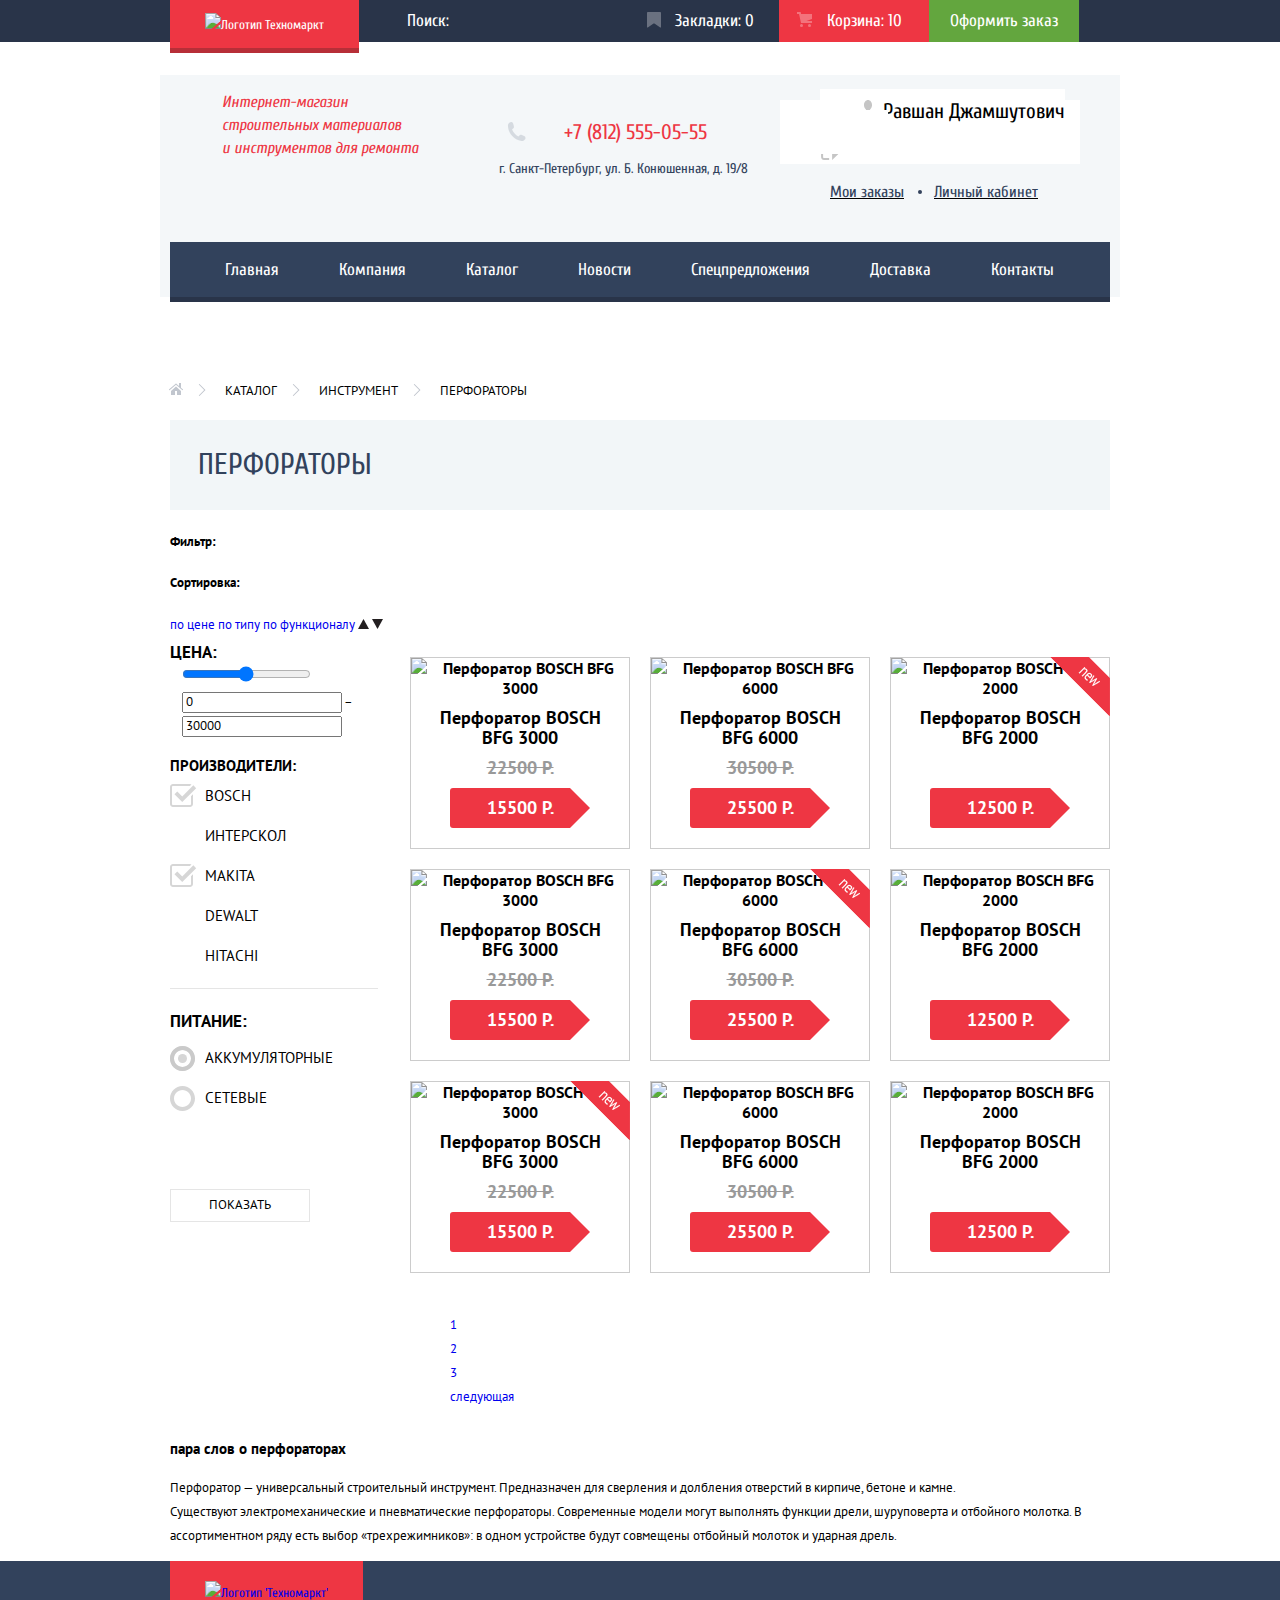
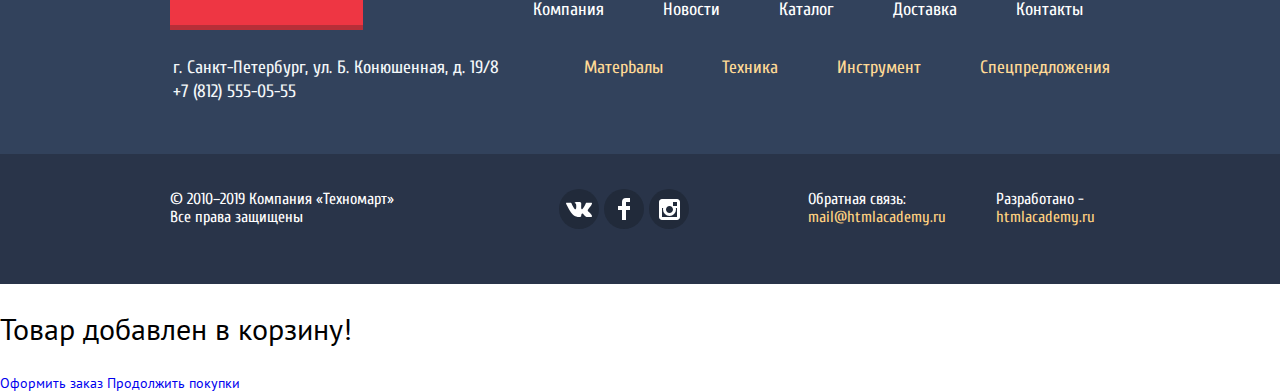
==== commit db1a85ae: "Update catalog.html" ====
--- a/catalog.html
+++ b/catalog.html
@@ -18,7 +18,6 @@
         <ul class="main-navigation-hot-button">
           <li><form action="/echo" method="get" class="search-form">
                 <input type="search" name="search" class="search-input" placeholder="Поиск:">
-                <input type="submit" name="submit" class="submit icon-search" value="">
               </form>
           </li>
           <li><a class="bookmarks" href="#">Закладки: 0</a></li>
@@ -27,39 +26,54 @@
         </ul>
       </section>
     </div>
-    <div class="info-navigation container">
-      <section class="main-info">
-        <h2 class="visually-hidden">Главная информация</h2>
-        <p class="header-info">Интернет-магазин строительных материалов<br> и инструментов для ремонта
-        </p>
-        <div class="header-contacts">
-          <p class="number">+7 (812) 555-05-55</p>
-          <p class="address">г. Санкт-Петербург, ул. Б. Конюшенная, д. 19/8</p>
-        </div>
-        <div class="user-navigation-in-name-and-in">
-          <ul class="user-navigation-in-name">
-            <li><a href="#" class="user-name">Равшан Джамшутович</a></li>
+    <div class="info-navigation-wrapper">
+      <div class="info-navigation container">
+        <section class="main-info">
+          <h2 class="visually-hidden">Главная информация</h2>
+          <p class="header-info">Интернет-магазин строительных материалов<br> и инструментов для ремонта
+          </p>
+          <div class="header-contacts">
+            <p class="number">+7 (812) 555-05-55</p>
+            <p class="address">г. Санкт-Петербург, ул. Б. Конюшенная, д. 19/8</p>
+          </div>
+          <div class="user-navigation-in-name-and-in">
+            <ul class="user-navigation-in-name">
+              <li>
+                <a href="#" class="user-name">
+                  <svg class="user-name-svg" xmlns="http://www.w3.org/2000/svg" width="20" height="18" viewBox="0 0 20 18"><path class="user-name-svg-path" fill="#c5c5c5" d="M17.881 14.166c-2.144-.735-4.256-1.666-5.207-2.39-.657-.501-.77-1.618-.517-2.415 1.118-.903 1.864-2.477 1.864-4.278C14.021 2.276 12.221 0 10 0S5.979 2.276 5.979 5.083c0 1.801.746 3.374 1.863 4.277.253.798.141 1.915-.517 2.416-.95.724-3.063 1.654-5.207 2.39S0 18 0 18h20s.025-3.099-2.119-3.834z"/>
+                  </svg>
+                  <span class="user-name-name">Равшан Джамшутович</span>
+                </a>
+              </li>
+              <li>
+                <a href="#" class="icon-logout">
+                  <svg class="icon-logout-svg" xmlns="http://www.w3.org/2000/svg" width="21" height="17" viewBox="0 0 21 17"><g fill="#c5c5c5"><path class="icon-logout-svg-path-1" fill="#c5c5c5" d="M21 8.5L12.125 0v6h-6v5h6v6z"/><path class="icon-logout-svg-path-2" fill="#c5c5c5" d="M3.106 13.952V3.048c.018-.376.171-1.057 1.01-1.057h5.027V0H4.116C1.938 0 1.112 1.81 1.087 3.027v10.946C1.112 15.189 1.938 17 4.116 17h5.027v-1.99H4.116c-.839 0-.992-.683-1.01-1.058z"/></g>
+                  </svg>
+                </a>
+              </li>
+            </ul>
+            <ul class="user-navigation-in">
+              <li>
+                <a href="#" class="login-link-my-order">Мои заказы</a></li>
+              <li><a href="#" class="login-link-cabinet">Личный кабинет</a></li>
+            </ul>
+          </div>
+        </section>
+        <nav class="main-navigation">
+          <ul class="site-navigation">
+            <li><a href="index.html">Главная</a></li>
+            <li><a href="#">Компания</a></li>
+            <li><a>Каталог</a></li>
+            <li><a href="#">Новости</a></li>
+            <li><a href="#">Спецпредложения</a></li>
+            <li><a href="#">Доставка</a></li>
+            <li><a href="#">Контакты</a></li>
           </ul>
-          <ul class="user-navigation-in">
-            <li><a href="#" class="login-link-my-order">Мои заказы</a></li>
-            <li><a href="#" class="login-link-cabinet">Личный кабинет</a></li>
-          </ul>
-        </div>
-      </section>
-      <nav class="main-navigation">
-        <ul class="site-navigation">
-          <li><a href="index.html">Главная</a></li>
-          <li><a href="#">Компания</a></li>
-          <li><a>Каталог</a></li>
-          <li><a href="#">Новости</a></li>
-          <li><a href="#">Спецпредложения</a></li>
-          <li><a href="#">Доставка</a></li>
-          <li><a href="#">Контакты</a></li>
-        </ul>
-      </nav>
+        </nav>
+      </div>
     </div>
   </header>
-  <main class="container page-catalog">
+  <main class="page-catalog container">
     <ul class="breadcrumbs">
       <li><a class="breadcrumbs-item-home" href="index.html"><span class="visually-hidden">Главная</span>
         <svg xmlns="http://www.w3.org/2000/svg" width="15" height="12" viewBox="0 0 15 12"><g fill="#C1C6CE"><path d="M3 8v4h4V8h2v4h4V8L8 3.516z"/><path d="M14.831 6.365L13 4.751V0h-2v2.987L8.332.635c-.02-.017-.043-.023-.064-.037a.465.465 0 0 0-.08-.047.551.551 0 0 0-.095-.024C8.062.521 8.032.515 8 .515c-.031 0-.061.006-.092.012a.46.46 0 0 0-.095.025c-.028.011-.053.029-.08.046-.021.014-.045.02-.064.037l-6.498 5.73a.501.501 0 0 0 .33.875.497.497 0 0 0 .331-.125L8 1.677l6.169 5.438a.501.501 0 0 0 .662-.75z"/></g>
@@ -70,12 +84,42 @@
       <li class="breadcrumbs-item breadcrumbs-current">Перфораторы</li>
     </ul>
     <h1 class="page-title">Перфораторы</h1>
+    <section class="filters-catalog-header">
+      <div class="filters-header-form">
+        <h4>Фильтр:</h4>
+      </div>
+      <div class="filters-header-catalog">
+        <h4>Сортировка:</h4>
+        <a href="#" class="filters-header-catalog-streamline filters-header-catalog-streamline-cost">по цене</a>
+        <a href="#" class="filters-header-catalog-streamline filters-header-catalog-streamline-type">по типу</a>
+        <a href="#" class="filters-header-catalog-streamline">по функционалу</a>
+        <a class="down-dir-link" href="#">
+          <svg class="down-dir" xmlns="http://www.w3.org/2000/svg" width="11" height="10" viewBox="0 0 11 10">
+          <path class="down-dir-fill" fill="#231F20" d="M5.5 0L0 10h11z"/>
+          </svg>
+        </a>
+        <a class="up-dir-link" href="#">
+          <svg class="up-dir" xmlns="http://www.w3.org/2000/svg" width="11" height="10" viewBox="0 0 11 10">
+          <path class="up-dir-fill" fill="#231F20" d="M5.5 10L0 0h11"/>
+          </svg>
+        </a>
+      </div>
+    </section>
     <div class="catalog-columns">
       <section class="filters">
         <h2 class="visually-hidden">Фильтр</h2>
         <form class="filter" method="get" action="https://echo.htmlacademy.ru">
           <fieldset class="main-filter-manufacturers">
-            <legend class="filter-manufacturers">Производители:</legend>
+            <legend class="filter-manufacturers-range filter-manufacturers">Цена:</legend>
+              <div class="form-range">
+                <input class="range" type="range">
+              </div>
+              <div class="price-controls">
+                <input class="min-price" type="text" value="0">
+                <span>–</span>
+                <input class="max-price" type="text" value="30000">
+              </div>
+            <h3 class="filter-manufacturers filter-manufacturers-manufacturers">Производители:</h3>
             <ul class="filter-manufacturers-ul">
               <li class="filter-option">
                 <input class="visually-hidden filter-input filter-input-checkbox" type="checkbox" name="bosch" id="filter-bosch" checked>
@@ -127,8 +171,8 @@
             </div>
             <img class="image" src="img/perforator-1.jpg" width="218" height="170" alt="Перфоратор BOSCH BFG 3000">
             <h3 class="catalog-category">Перфоратор BOSCH BFG 3000</h3>
-            <p class="catalog-item-oldprice">22500 ₽.</p>
-            <p class="catalog-item-price">15500 ₽.</p>
+            <p class="catalog-item-oldprice">22500 P.</p>
+            <p class="catalog-item-price">15500 P.</p>
           </li>
           <li class="catalog-item">
             <div class="actions">
@@ -137,8 +181,8 @@
             </div>
             <img class="image" src="img/perforator-2.jpg" width="218" height="170" alt="Перфоратор BOSCH BFG 6000">
             <h3 class="catalog-category">Перфоратор BOSCH BFG 6000</h3>
-            <p class="catalog-item-oldprice">30500 ₽.</p>
-            <p class="catalog-item-price">25500 ₽.</p>
+            <p class="catalog-item-oldprice">30500 P.</p>
+            <p class="catalog-item-price">25500 P.</p>
           </li>
           <li class="catalog-item">
             <div class="actions">
@@ -149,7 +193,7 @@
             <img class="image" src="img/perforator-1.jpg" width="218" height="170" alt="Перфоратор BOSCH BFG 2000">
             <h3 class="catalog-category">Перфоратор BOSCH BFG 2000</h3>
             <p class="catalog-item-oldprice"></p>
-            <p class="catalog-item-price">12500 ₽.</p>
+            <p class="catalog-item-price">12500 P.</p>
           </li>
           <li class="catalog-item">
             <div class="actions">
@@ -158,8 +202,8 @@
             </div>
             <img class="image" src="img/perforator-1.jpg" width="218" height="170" alt="Перфоратор BOSCH BFG 3000">
             <h3 class="catalog-category">Перфоратор BOSCH BFG 3000</h3>
-            <p class="catalog-item-oldprice">22500 ₽.</p>
-            <p class="catalog-item-price">15500 ₽.</p>
+            <p class="catalog-item-oldprice">22500 P.</p>
+            <p class="catalog-item-price">15500 P.</p>
           </li>
           <li class="catalog-item">
             <div class="actions">
@@ -169,8 +213,8 @@
             <div class="flag flag-new">новинка</div>
             <img class="image" src="img/perforator-2.jpg" width="218" height="170" alt="Перфоратор BOSCH BFG 6000">
             <h3 class="catalog-category">Перфоратор BOSCH BFG 6000</h3>
-            <p class="catalog-item-oldprice">30500 ₽.</p>
-            <p class="catalog-item-price">25500 ₽.</p>
+            <p class="catalog-item-oldprice">30500 P.</p>
+            <p class="catalog-item-price">25500 P.</p>
           </li>
           <li class="catalog-item">
             <div class="actions">
@@ -180,7 +224,7 @@
             <img class="image" src="img/perforator-1.jpg" width="218" height="170" alt="Перфоратор BOSCH BFG 2000">
             <h3 class="catalog-category">Перфоратор BOSCH BFG 2000</h3>
             <p class="catalog-item-oldprice"></p>
-            <p class="catalog-item-price">12500 ₽.</p>
+            <p class="catalog-item-price">12500 P.</p>
           </li>
           <li class="catalog-item">
             <div class="actions">
@@ -190,8 +234,8 @@
             <div class="flag flag-new">новинка</div>
             <img class="image" src="img/perforator-1.jpg" width="218" height="170" alt="Перфоратор BOSCH BFG 3000">
             <h3 class="catalog-category">Перфоратор BOSCH BFG 3000</h3>
-            <p class="catalog-item-oldprice">22500 ₽.</p>
-            <p class="catalog-item-price">15500 ₽.</p>
+            <p class="catalog-item-oldprice">22500 P.</p>
+            <p class="catalog-item-price">15500 P.</p>
           </li>
           <li class="catalog-item">
             <div class="actions">
@@ -200,8 +244,8 @@
             </div>
             <img class="image" src="img/perforator-2.jpg" width="218" height="170" alt="Перфоратор BOSCH BFG 6000">
             <h3 class="catalog-category">Перфоратор BOSCH BFG 6000</h3>
-            <p class="catalog-item-oldprice">30500 ₽.</p>
-            <p class="catalog-item-price">25500 ₽.</p>
+            <p class="catalog-item-oldprice">30500 P.</p>
+            <p class="catalog-item-price">25500 P.</p>
           </li>
           <li class="catalog-item">
             <div class="actions">
@@ -211,17 +255,28 @@
             <img class="image" src="img/perforator-1.jpg" width="218" height="170" alt="Перфоратор BOSCH BFG 2000">
             <h3 class="catalog-category">Перфоратор BOSCH BFG 2000</h3>
             <p class="catalog-item-oldprice"></p>
-            <p class="catalog-item-price">12500 ₽.</p>
-          </li>
+            <p class="catalog-item-price">12500 P.</p>
+          </li>
+        </ul>
+        <ul class="catalog-page">
+          <li class="catalog-page-item"><a class="catalog-page-link" href="#">1</a></li>
+          <li class="catalog-page-item"><a class="catalog-page-link" href="#">2</a></li>
+          <li class="catalog-page-item"><a class="catalog-page-link" href="#">3</a></li>
+          <li class="catalog-page-item catalog-page-item-next"><a class="catalog-page-link" href="#">следующая</a></li>
         </ul>
       </section>
     </div>
+    <section class="re-words">
+      <h3>пара слов о перфораторах</h3>
+      <p>Перфоратор — универсальный строительный инструмент. Предназначен для сверления и долбления отверстий в кирпиче, бетоне и камне.<br>
+      Существуют электромеханические и пневматические перфораторы. Современные модели могут выполнять функции дрели, шуруповерта и отбойного молотка. В ассортиментном ряду есть выбор «трехрежимников»: в одном устройстве будут совмещены отбойный молоток и ударная дрель.</p>
+    </section>
   </main>
   <footer class="all-footer">
     <div class="footer-navigation-wrapper">
       <div class="footer-navigation container">
         <div class="first-line-footer">
-          <a href="index.html">
+          <a href="index.html" class="main-footer-logo-index-html">
             <img src="img/logo-technomart.svg" class="main-footer-logo" alt="Логотип 'Техномаркт'">
           </a>
           <ul class="site-navigation-footer">
@@ -237,9 +292,9 @@
             Конюшенная, д. 19/8<br>
             +7 (812) 555-05-55</p>
           <ul class="color">
-            <li><a href="#">Матералы</a></li>
+            <li><a href="#">Матерbалы</a></li>
             <li><a href="#">Техника</a></li>
-            <li><a href="#">Инструменты</a></li>
+            <li><a href="#">Инструмент</a></li>
             <li><a href="#">Спецпредложения</a></li>
           </ul>
         </div>
@@ -286,8 +341,8 @@
     <h2 class="visually-hidden">Добавили в корзину</h2>
     <p>Товар добавлен в корзину!</p>
     <div class="cart-hot-button">
-      <button type="submit" class="button_order">Оформить заказ</button>
-      <button type="submit" class="button_shopping">Продолжить покупки</button>
+      <a href="#" class="button-order">Оформить заказ</a>
+      <a href="#" class="button-shopping">Продолжить покупки</a>
     </div>
   </section>
 </body>
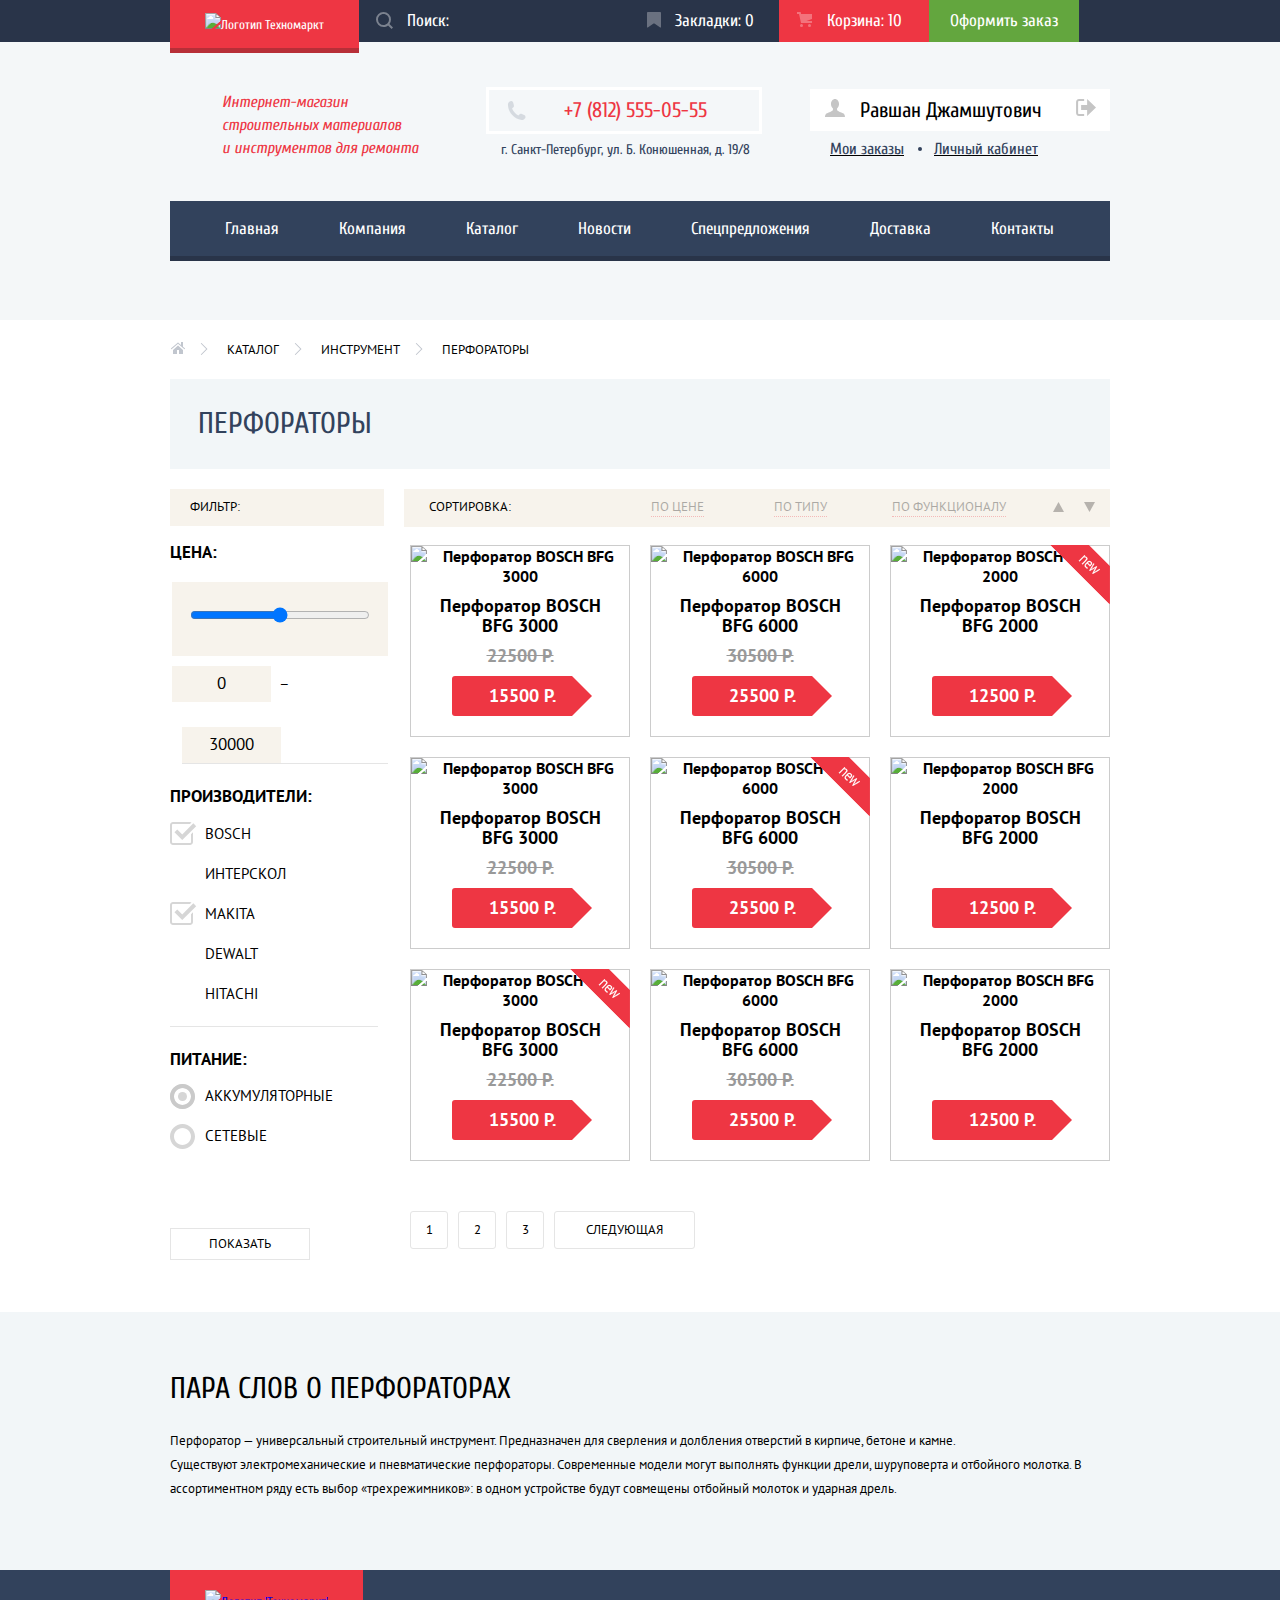
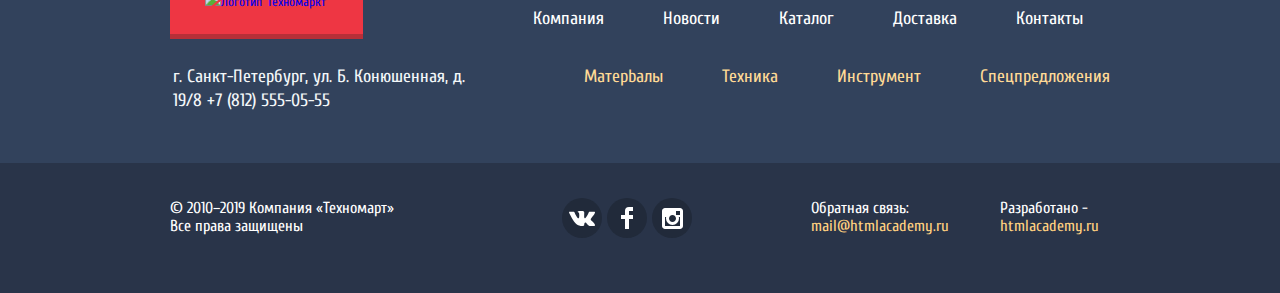
==== commit 9e757c3e: "Update catalog.html" ====
--- a/catalog.html
+++ b/catalog.html
@@ -5,7 +5,7 @@
   <title>Каталог Техномаркт</title>
   <link href="https://fonts.googleapis.com/css?family=Cuprum:400,400i,700,700i%7CPT+Sans:400,700&amp;subset=cyrillic" rel="stylesheet">
   <link href="css/normalize.css" rel="stylesheet">
-  <link href="css/main.css" rel="stylesheet">
+  <link href="css/main.min.css" rel="stylesheet">
 </head>
 <body>
   <header class="main-header">
@@ -13,7 +13,7 @@
       <section class="main-hot-button container">
         <h2 class="visually-hidden">Горячие кнопки</h2>
         <a class="main-header-logo-index-html" href="index.html">
-          <img src="img/logo-technomart.svg" class="main-header-logo" alt="Логотип Техномаркт">
+          <img src="img/logo-technomart.svg" width="150" height="100" class="main-header-logo" alt="Логотип Техномаркт">
         </a>
         <ul class="main-navigation-hot-button">
           <li><form action="/echo" method="get" class="search-form">
@@ -30,8 +30,10 @@
       <div class="info-navigation container">
         <section class="main-info">
           <h2 class="visually-hidden">Главная информация</h2>
-          <p class="header-info">Интернет-магазин строительных материалов<br> и инструментов для ремонта
-          </p>
+          <div class="header-info">
+            <p>Интернет-магазин строительных материалов</p>
+            <p class="header-info-last-line">и инструментов для ремонта</p>
+          </div>
           <div class="header-contacts">
             <p class="number">+7 (812) 555-05-55</p>
             <p class="address">г. Санкт-Петербург, ул. Б. Конюшенная, д. 19/8</p>
@@ -73,211 +75,223 @@
       </div>
     </div>
   </header>
-  <main class="page-catalog container">
-    <ul class="breadcrumbs">
-      <li><a class="breadcrumbs-item-home" href="index.html"><span class="visually-hidden">Главная</span>
-        <svg xmlns="http://www.w3.org/2000/svg" width="15" height="12" viewBox="0 0 15 12"><g fill="#C1C6CE"><path d="M3 8v4h4V8h2v4h4V8L8 3.516z"/><path d="M14.831 6.365L13 4.751V0h-2v2.987L8.332.635c-.02-.017-.043-.023-.064-.037a.465.465 0 0 0-.08-.047.551.551 0 0 0-.095-.024C8.062.521 8.032.515 8 .515c-.031 0-.061.006-.092.012a.46.46 0 0 0-.095.025c-.028.011-.053.029-.08.046-.021.014-.045.02-.064.037l-6.498 5.73a.501.501 0 0 0 .33.875.497.497 0 0 0 .331-.125L8 1.677l6.169 5.438a.501.501 0 0 0 .662-.75z"/></g>
-        </svg>
-      </a></li>
-      <li><a class="breadcrumbs-item" href="catalog.html">Каталог</a></li>
-      <li><a class="breadcrumbs-item" href="#">Инструмент</a></li>
-      <li class="breadcrumbs-item breadcrumbs-current">Перфораторы</li>
-    </ul>
-    <h1 class="page-title">Перфораторы</h1>
-    <section class="filters-catalog-header">
-      <div class="filters-header-form">
-        <h4>Фильтр:</h4>
-      </div>
-      <div class="filters-header-catalog">
-        <h4>Сортировка:</h4>
-        <a href="#" class="filters-header-catalog-streamline filters-header-catalog-streamline-cost">по цене</a>
-        <a href="#" class="filters-header-catalog-streamline filters-header-catalog-streamline-type">по типу</a>
-        <a href="#" class="filters-header-catalog-streamline">по функционалу</a>
-        <a class="down-dir-link" href="#">
-          <svg class="down-dir" xmlns="http://www.w3.org/2000/svg" width="11" height="10" viewBox="0 0 11 10">
-          <path class="down-dir-fill" fill="#231F20" d="M5.5 0L0 10h11z"/>
-          </svg>
-        </a>
-        <a class="up-dir-link" href="#">
-          <svg class="up-dir" xmlns="http://www.w3.org/2000/svg" width="11" height="10" viewBox="0 0 11 10">
-          <path class="up-dir-fill" fill="#231F20" d="M5.5 10L0 0h11"/>
-          </svg>
-        </a>
-      </div>
-    </section>
-    <div class="catalog-columns">
-      <section class="filters">
-        <h2 class="visually-hidden">Фильтр</h2>
-        <form class="filter" method="get" action="https://echo.htmlacademy.ru">
-          <fieldset class="main-filter-manufacturers">
-            <legend class="filter-manufacturers-range filter-manufacturers">Цена:</legend>
-              <div class="form-range">
-                <input class="range" type="range">
-              </div>
-              <div class="price-controls">
-                <input class="min-price" type="text" value="0">
-                <span>–</span>
-                <input class="max-price" type="text" value="30000">
-              </div>
-            <h3 class="filter-manufacturers filter-manufacturers-manufacturers">Производители:</h3>
-            <ul class="filter-manufacturers-ul">
-              <li class="filter-option">
-                <input class="visually-hidden filter-input filter-input-checkbox" type="checkbox" name="bosch" id="filter-bosch" checked>
-                <label class="filter-label" for="filter-bosch">Bosch</label>
-              </li>
-              <li class="filter-option">
-                <input class="visually-hidden filter-input filter-input-checkbox" type="checkbox" name="interckol" id="filter-interckol">
-                <label class="filter-label" for="filter-interckol">Интерскол</label>
-              </li>
-              <li class="filter-option">
-                <input class="visually-hidden filter-input filter-input-checkbox" type="checkbox" name="makita" id="filter-makita" checked>
-                <label class="filter-label" for="filter-makita">Makita</label>
-              </li>
-              <li class="filter-option">
-                <input class="visually-hidden filter-input filter-input-checkbox" type="checkbox" name="malin-dewalt" id="filter-malin-dewalt">
-                <label class="filter-label" for="filter-malin-dewalt">Dewalt</label>
-              </li>
-              <li class="filter-option">
-                <input class="visually-hidden filter-input filter-input-checkbox" type="checkbox" name="hitachi" id="filter-hitachi">
-                <label class="filter-label" for="filter-hitachi">Hitachi</label>
-              </li>
-            </ul>
-          </fieldset>
-          <fieldset class="main-filter-supply">
-            <legend class="filter-supply">Питание:</legend>
-            <ul>
-              <li class="filter-option">
-                <input class="visually-hidden filter-input filter-input-radio" type="radio" name="product-group" value="energy" id="filter-energy" checked>
-                <label class="filter-label" for="filter-energy">Аккумуляторные</label>
-              </li>
-              <li class="filter-option">
-                <input class="visually-hidden filter-input filter-input-radio" type="radio" name="product-group" value="cord" id="filter-cord">
-                <label class="filter-label" for="filter-cord">Сетевые</label>
-              </li>
-            </ul>
-          </fieldset>
-          <button type="submit" class="form-filter-button">
-            Показать
-          </button>
-        </form>
+  <main class="page-catalog">
+    <div class="breadcrumbs-wrapper">
+      <div class="container">
+        <ul class="breadcrumbs">
+          <li><a class="breadcrumbs-item-home" href="index.html"><span class="visually-hidden">Главная</span>
+            <svg xmlns="http://www.w3.org/2000/svg" width="15" height="12" viewBox="0 0 15 12"><g fill="#C1C6CE"><path d="M3 8v4h4V8h2v4h4V8L8 3.516z"/><path d="M14.831 6.365L13 4.751V0h-2v2.987L8.332.635c-.02-.017-.043-.023-.064-.037a.465.465 0 0 0-.08-.047.551.551 0 0 0-.095-.024C8.062.521 8.032.515 8 .515c-.031 0-.061.006-.092.012a.46.46 0 0 0-.095.025c-.028.011-.053.029-.08.046-.021.014-.045.02-.064.037l-6.498 5.73a.501.501 0 0 0 .33.875.497.497 0 0 0 .331-.125L8 1.677l6.169 5.438a.501.501 0 0 0 .662-.75z"/></g>
+            </svg>
+          </a></li>
+          <li><a class="breadcrumbs-item" href="catalog.html">Каталог</a></li>
+          <li><a class="breadcrumbs-item" href="#">Инструмент</a></li>
+          <li class="breadcrumbs-item breadcrumbs-current">Перфораторы</li>
+        </ul>
+      <h1 class="page-title">Перфораторы</h1>
+      </div>
+    </div>
+    <div class="filters-catalog-header-wrapper">
+      <div class="container">
+        <section class="filters-catalog-header container">
+          <div class="filters-header-form">
+            <h4>Фильтр:</h4>
+          </div>
+          <div class="filters-header-catalog">
+            <h4>Сортировка:</h4>
+            <a href="#" class="filters-header-catalog-streamline filters-header-catalog-streamline-cost">по цене</a>
+            <a href="#" class="filters-header-catalog-streamline filters-header-catalog-streamline-type">по типу</a>
+            <a href="#" class="filters-header-catalog-streamline">по функционалу</a>
+            <a class="down-dir-link" href="#">
+              <svg class="down-dir" xmlns="http://www.w3.org/2000/svg" width="11" height="10" viewBox="0 0 11 10">
+              <path class="down-dir-fill" fill="#231F20" d="M5.5 0L0 10h11z"/>
+              </svg>
+            </a>
+            <a class="up-dir-link" href="#">
+              <svg class="up-dir" xmlns="http://www.w3.org/2000/svg" width="11" height="10" viewBox="0 0 11 10">
+              <path class="up-dir-fill" fill="#231F20" d="M5.5 10L0 0h11"/>
+              </svg>
+            </a>
+          </div>
+        </section>
+      </div>
+    </div>
+    <div class="catalog-columns-wrapper">
+      <div class="catalog-columns container">
+        <section class="filters">
+          <h2 class="visually-hidden">Фильтр</h2>
+          <form class="filter" method="get" action="https://echo.htmlacademy.ru">
+            <fieldset class="main-filter-manufacturers">
+              <legend class="filter-manufacturers-range filter-manufacturers">Цена:</legend>
+                <div class="form-range">
+                  <input class="range" type="range">
+                </div>
+                <div class="price-controls">
+                  <input class="min-price" type="text" value="0">
+                  <span>–</span>
+                  <input class="max-price" type="text" value="30000">
+                </div>
+              <h3 class="filter-manufacturers filter-manufacturers-manufacturers">Производители:</h3>
+              <ul class="filter-manufacturers-ul">
+                <li class="filter-option">
+                  <input class="visually-hidden filter-input filter-input-checkbox" type="checkbox" name="bosch" id="filter-bosch" checked>
+                  <label class="filter-label" for="filter-bosch">Bosch</label>
+                </li>
+                <li class="filter-option">
+                  <input class="visually-hidden filter-input filter-input-checkbox" type="checkbox" name="interckol" id="filter-interckol">
+                  <label class="filter-label" for="filter-interckol">Интерскол</label>
+                </li>
+                <li class="filter-option">
+                  <input class="visually-hidden filter-input filter-input-checkbox" type="checkbox" name="makita" id="filter-makita" checked>
+                  <label class="filter-label" for="filter-makita">Makita</label>
+                </li>
+                <li class="filter-option">
+                  <input class="visually-hidden filter-input filter-input-checkbox" type="checkbox" name="malin-dewalt" id="filter-malin-dewalt">
+                  <label class="filter-label" for="filter-malin-dewalt">Dewalt</label>
+                </li>
+                <li class="filter-option">
+                  <input class="visually-hidden filter-input filter-input-checkbox" type="checkbox" name="hitachi" id="filter-hitachi">
+                  <label class="filter-label" for="filter-hitachi">Hitachi</label>
+                </li>
+              </ul>
+            </fieldset>
+            <fieldset class="main-filter-supply">
+              <legend class="filter-supply">Питание:</legend>
+              <ul>
+                <li class="filter-option">
+                  <input class="visually-hidden filter-input filter-input-radio" type="radio" name="product-group" value="energy" id="filter-energy" checked>
+                  <label class="filter-label" for="filter-energy">Аккумуляторные</label>
+                </li>
+                <li class="filter-option">
+                  <input class="visually-hidden filter-input filter-input-radio" type="radio" name="product-group" value="cord" id="filter-cord">
+                  <label class="filter-label" for="filter-cord">Сетевые</label>
+                </li>
+              </ul>
+            </fieldset>
+            <button type="submit" class="form-filter-button">
+              Показать
+            </button>
+          </form>
+        </section>
+        <section class="catalog">
+          <h2 class="visually-hidden">Список перфораторов</h2>
+          <ul class="catalog-list">
+            <li class="catalog-item">
+              <div class="actions">
+                <a href="#" class="buy">Купить</a>
+                <a href="#" class="bookmark">В закладки</a>
+              </div>
+              <img class="image" src="img/perforator-1.jpg" width="218" height="170" alt="Перфоратор BOSCH BFG 3000">
+              <h3 class="catalog-category">Перфоратор BOSCH BFG 3000</h3>
+              <p class="catalog-item-oldprice">22500 P.</p>
+              <p class="catalog-item-price">15500 P.</p>
+            </li>
+            <li class="catalog-item">
+              <div class="actions">
+                <a href="#" class="buy">Купить</a>
+                <a href="#" class="bookmark">В закладки</a>
+              </div>
+              <img class="image" src="img/perforator-2.jpg" width="218" height="170" alt="Перфоратор BOSCH BFG 6000">
+              <h3 class="catalog-category">Перфоратор BOSCH BFG 6000</h3>
+              <p class="catalog-item-oldprice">30500 P.</p>
+              <p class="catalog-item-price">25500 P.</p>
+            </li>
+            <li class="catalog-item">
+              <div class="actions">
+                <a href="#" class="buy">Купить</a>
+                <a href="#" class="bookmark">В закладки</a>
+              </div>
+              <div class="flag flag-new">новинка</div>
+              <img class="image" src="img/perforator-1.jpg" width="218" height="170" alt="Перфоратор BOSCH BFG 2000">
+              <h3 class="catalog-category">Перфоратор BOSCH BFG 2000</h3>
+              <p class="catalog-item-oldprice"></p>
+              <p class="catalog-item-price">12500 P.</p>
+            </li>
+            <li class="catalog-item">
+              <div class="actions">
+                <a href="#" class="buy">Купить</a>
+                <a href="#" class="bookmark">В закладки</a>
+              </div>
+              <img class="image" src="img/perforator-1.jpg" width="218" height="170" alt="Перфоратор BOSCH BFG 3000">
+              <h3 class="catalog-category">Перфоратор BOSCH BFG 3000</h3>
+              <p class="catalog-item-oldprice">22500 P.</p>
+              <p class="catalog-item-price">15500 P.</p>
+            </li>
+            <li class="catalog-item">
+              <div class="actions">
+                <a href="#" class="buy">Купить</a>
+                <a href="#" class="bookmark">В закладки</a>
+              </div>
+              <div class="flag flag-new">новинка</div>
+              <img class="image" src="img/perforator-2.jpg" width="218" height="170" alt="Перфоратор BOSCH BFG 6000">
+              <h3 class="catalog-category">Перфоратор BOSCH BFG 6000</h3>
+              <p class="catalog-item-oldprice">30500 P.</p>
+              <p class="catalog-item-price">25500 P.</p>
+            </li>
+            <li class="catalog-item">
+              <div class="actions">
+                <a href="#" class="buy">Купить</a>
+                <a href="#" class="bookmark">В закладки</a>
+              </div>
+              <img class="image" src="img/perforator-1.jpg" width="218" height="170" alt="Перфоратор BOSCH BFG 2000">
+              <h3 class="catalog-category">Перфоратор BOSCH BFG 2000</h3>
+              <p class="catalog-item-oldprice"></p>
+              <p class="catalog-item-price">12500 P.</p>
+            </li>
+            <li class="catalog-item">
+              <div class="actions">
+                <a href="#" class="buy">Купить</a>
+                <a href="#" class="bookmark">В закладки</a>
+              </div>
+              <div class="flag flag-new">новинка</div>
+              <img class="image" src="img/perforator-1.jpg" width="218" height="170" alt="Перфоратор BOSCH BFG 3000">
+              <h3 class="catalog-category">Перфоратор BOSCH BFG 3000</h3>
+              <p class="catalog-item-oldprice">22500 P.</p>
+              <p class="catalog-item-price">15500 P.</p>
+            </li>
+            <li class="catalog-item">
+              <div class="actions">
+                <a href="#" class="buy">Купить</a>
+                <a href="#" class="bookmark">В закладки</a>
+              </div>
+              <img class="image" src="img/perforator-2.jpg" width="218" height="170" alt="Перфоратор BOSCH BFG 6000">
+              <h3 class="catalog-category">Перфоратор BOSCH BFG 6000</h3>
+              <p class="catalog-item-oldprice">30500 P.</p>
+              <p class="catalog-item-price">25500 P.</p>
+            </li>
+            <li class="catalog-item">
+              <div class="actions">
+                <a href="#" class="buy">Купить</a>
+                <a href="#" class="bookmark">В закладки</a>
+              </div>
+              <img class="image" src="img/perforator-1.jpg" width="218" height="170" alt="Перфоратор BOSCH BFG 2000">
+              <h3 class="catalog-category">Перфоратор BOSCH BFG 2000</h3>
+              <p class="catalog-item-oldprice"></p>
+              <p class="catalog-item-price">12500 P.</p>
+            </li>
+          </ul>
+          <ul class="catalog-page">
+            <li class="catalog-page-item"><a class="catalog-page-link" href="#">1</a></li>
+            <li class="catalog-page-item"><a class="catalog-page-link" href="#">2</a></li>
+            <li class="catalog-page-item"><a class="catalog-page-link" href="#">3</a></li>
+            <li class="catalog-page-item catalog-page-item-next"><a class="catalog-page-link" href="#">следующая</a></li>
+          </ul>
+        </section>
+      </div>
+    </div>
+    <div class="re-words-wrapper">
+      <section class="re-words container">
+        <h3>пара слов о перфораторах</h3>
+        <p>Перфоратор — универсальный строительный инструмент. Предназначен для сверления и долбления отверстий в кирпиче, бетоне и камне.<br>
+        Существуют электромеханические и пневматические перфораторы. Современные модели могут выполнять функции дрели, шуруповерта и отбойного молотка. В ассортиментном ряду есть выбор «трехрежимников»: в одном устройстве будут совмещены отбойный молоток и ударная дрель.</p>
       </section>
-      <section class="catalog">
-        <h2 class="visually-hidden">Список перфораторов</h2>
-        <ul class="catalog-list">
-          <li class="catalog-item">
-            <div class="actions">
-              <a href="#" class="buy">Купить</a>
-              <a href="#" class="bookmark">В закладки</a>
-            </div>
-            <img class="image" src="img/perforator-1.jpg" width="218" height="170" alt="Перфоратор BOSCH BFG 3000">
-            <h3 class="catalog-category">Перфоратор BOSCH BFG 3000</h3>
-            <p class="catalog-item-oldprice">22500 P.</p>
-            <p class="catalog-item-price">15500 P.</p>
-          </li>
-          <li class="catalog-item">
-            <div class="actions">
-              <a href="#" class="buy">Купить</a>
-              <a href="#" class="bookmark">В закладки</a>
-            </div>
-            <img class="image" src="img/perforator-2.jpg" width="218" height="170" alt="Перфоратор BOSCH BFG 6000">
-            <h3 class="catalog-category">Перфоратор BOSCH BFG 6000</h3>
-            <p class="catalog-item-oldprice">30500 P.</p>
-            <p class="catalog-item-price">25500 P.</p>
-          </li>
-          <li class="catalog-item">
-            <div class="actions">
-              <a href="#" class="buy">Купить</a>
-              <a href="#" class="bookmark">В закладки</a>
-            </div>
-            <div class="flag flag-new">новинка</div>
-            <img class="image" src="img/perforator-1.jpg" width="218" height="170" alt="Перфоратор BOSCH BFG 2000">
-            <h3 class="catalog-category">Перфоратор BOSCH BFG 2000</h3>
-            <p class="catalog-item-oldprice"></p>
-            <p class="catalog-item-price">12500 P.</p>
-          </li>
-          <li class="catalog-item">
-            <div class="actions">
-              <a href="#" class="buy">Купить</a>
-              <a href="#" class="bookmark">В закладки</a>
-            </div>
-            <img class="image" src="img/perforator-1.jpg" width="218" height="170" alt="Перфоратор BOSCH BFG 3000">
-            <h3 class="catalog-category">Перфоратор BOSCH BFG 3000</h3>
-            <p class="catalog-item-oldprice">22500 P.</p>
-            <p class="catalog-item-price">15500 P.</p>
-          </li>
-          <li class="catalog-item">
-            <div class="actions">
-              <a href="#" class="buy">Купить</a>
-              <a href="#" class="bookmark">В закладки</a>
-            </div>
-            <div class="flag flag-new">новинка</div>
-            <img class="image" src="img/perforator-2.jpg" width="218" height="170" alt="Перфоратор BOSCH BFG 6000">
-            <h3 class="catalog-category">Перфоратор BOSCH BFG 6000</h3>
-            <p class="catalog-item-oldprice">30500 P.</p>
-            <p class="catalog-item-price">25500 P.</p>
-          </li>
-          <li class="catalog-item">
-            <div class="actions">
-              <a href="#" class="buy">Купить</a>
-              <a href="#" class="bookmark">В закладки</a>
-            </div>
-            <img class="image" src="img/perforator-1.jpg" width="218" height="170" alt="Перфоратор BOSCH BFG 2000">
-            <h3 class="catalog-category">Перфоратор BOSCH BFG 2000</h3>
-            <p class="catalog-item-oldprice"></p>
-            <p class="catalog-item-price">12500 P.</p>
-          </li>
-          <li class="catalog-item">
-            <div class="actions">
-              <a href="#" class="buy">Купить</a>
-              <a href="#" class="bookmark">В закладки</a>
-            </div>
-            <div class="flag flag-new">новинка</div>
-            <img class="image" src="img/perforator-1.jpg" width="218" height="170" alt="Перфоратор BOSCH BFG 3000">
-            <h3 class="catalog-category">Перфоратор BOSCH BFG 3000</h3>
-            <p class="catalog-item-oldprice">22500 P.</p>
-            <p class="catalog-item-price">15500 P.</p>
-          </li>
-          <li class="catalog-item">
-            <div class="actions">
-              <a href="#" class="buy">Купить</a>
-              <a href="#" class="bookmark">В закладки</a>
-            </div>
-            <img class="image" src="img/perforator-2.jpg" width="218" height="170" alt="Перфоратор BOSCH BFG 6000">
-            <h3 class="catalog-category">Перфоратор BOSCH BFG 6000</h3>
-            <p class="catalog-item-oldprice">30500 P.</p>
-            <p class="catalog-item-price">25500 P.</p>
-          </li>
-          <li class="catalog-item">
-            <div class="actions">
-              <a href="#" class="buy">Купить</a>
-              <a href="#" class="bookmark">В закладки</a>
-            </div>
-            <img class="image" src="img/perforator-1.jpg" width="218" height="170" alt="Перфоратор BOSCH BFG 2000">
-            <h3 class="catalog-category">Перфоратор BOSCH BFG 2000</h3>
-            <p class="catalog-item-oldprice"></p>
-            <p class="catalog-item-price">12500 P.</p>
-          </li>
-        </ul>
-        <ul class="catalog-page">
-          <li class="catalog-page-item"><a class="catalog-page-link" href="#">1</a></li>
-          <li class="catalog-page-item"><a class="catalog-page-link" href="#">2</a></li>
-          <li class="catalog-page-item"><a class="catalog-page-link" href="#">3</a></li>
-          <li class="catalog-page-item catalog-page-item-next"><a class="catalog-page-link" href="#">следующая</a></li>
-        </ul>
-      </section>
-    </div>
-    <section class="re-words">
-      <h3>пара слов о перфораторах</h3>
-      <p>Перфоратор — универсальный строительный инструмент. Предназначен для сверления и долбления отверстий в кирпиче, бетоне и камне.<br>
-      Существуют электромеханические и пневматические перфораторы. Современные модели могут выполнять функции дрели, шуруповерта и отбойного молотка. В ассортиментном ряду есть выбор «трехрежимников»: в одном устройстве будут совмещены отбойный молоток и ударная дрель.</p>
-    </section>
+    </div>
   </main>
   <footer class="all-footer">
     <div class="footer-navigation-wrapper">
       <div class="footer-navigation container">
         <div class="first-line-footer">
           <a href="index.html" class="main-footer-logo-index-html">
-            <img src="img/logo-technomart.svg" class="main-footer-logo" alt="Логотип 'Техномаркт'">
+            <img src="img/logo-technomart.svg" width="150" height="100" class="main-footer-logo" alt="Логотип 'Техномаркт'">
           </a>
           <ul class="site-navigation-footer">
             <li><a href="#">Компания</a></li>
@@ -289,7 +303,7 @@
         </div>
         <div class="second-line-footer">
           <p class="address-number">г. Санкт-Петербург, ул. Б.
-            Конюшенная, д. 19/8<br>
+            Конюшенная, д. 19/8
             +7 (812) 555-05-55</p>
           <ul class="color">
             <li><a href="#">Матерbалы</a></li>
@@ -303,7 +317,7 @@
     <div class="footer-communication-wrapper">
       <div class="footer-communication container">
         <p class="footer-contacts">
-        © 2010–2019 Компания «Техномарт»<br>
+        © 2010–2019 Компания «Техномарт»
         Все права защищены
         </p>
         <ul class="footer-social">
@@ -326,12 +340,12 @@
             </svg>
           </a></li>
         </ul>
-        <p class="footer-copyright">
-          <b>Обратная связь:</b> <br>
+        <p class="footer-copyright footer-copyright-first">
+          <b>Обратная связь:</b>
           <a href="mailto:mail@htmlacademy.ru">mail@htmlacademy.ru</a>
         </p>
-        <p class="footer-copyright">
-          <b>Разработано -</b> <br>
+        <p class="footer-copyright footer-copyright-second">
+          <b>Разработано -</b>
           <a href="https://htmlacademy.ru/intensive/htmlcss">htmlacademy.ru</a>
         </p>
       </div>
@@ -344,6 +358,7 @@
       <a href="#" class="button-order">Оформить заказ</a>
       <a href="#" class="button-shopping">Продолжить покупки</a>
     </div>
+    <button class="modal-close" type="button">Закрыть</button>
   </section>
 </body>
 </html>
--- a/css/main.min.css
+++ b/css/main.min.css
@@ -0,0 +1 @@
+body{margin: 0;padding: 0;font-family: "PT Sans", Arial, sans-serif;font-size: 13px;line-height: 24px;color: #000;background-color: #fff;}.main-header{font-family: "Cuprum", Arial, sans-serif;}.main-hot-button{background-color: #293449;}.main-navigation-hot-button{font-size: 17px;line-height: 18px;list-style: none;}.formalize a{background-color: #63a63e;}.main-hot-button .search,.main-hot-button a{color: #fff;}a{text-decoration: none;}.formalize a:hover{background-color: #5fbb2d;}.formalize a:focus{background-color: #518534;color:rgba(255,255,255,0.6)}.bookmarks:hover,.basket:hover{background-color: #212a3a;}.bookmarks:focus,.basket:focus{background-color: #161d29;opacity: 0.6;}.info-navigation{background-color: #f4f7f9;color: #000;}.main-info{margin-bottom: 25px;}.header-info{color:#ee3643;font-size: 16px;line-height: 23px;font-style: italic;width: 200px;}.header-contacts{margin: auto;}.number{color:#ee3643;font-size: 21px;line-height: 21px;}.address{color:#32425c;font-size: 14px;line-height: 24px;}.user-navigation a{color: #000;font-size: 21px;line-height: 21px;}.user-navigation{list-style: none;}.user-navigation a:hover{color: #ee3643;}.to-come-in:hover .login-svg-path{fill: #32425c;}.to-come-in:focus .login-svg-path{fill: #c5c5c5;}.user-navigation a:focus{color: #000;color:rgba(0,0,0,0.5)}.site-navigation{font-size: 17px;line-height: 17px;list-style: none;margin-bottom: 100px;}.site-navigation a{color: #fff;background-color: #32425c;}.site-navigation a:hover{background-color: #293449;}.site-navigation a:focus{background-color: #1d2739;color:rgba(255,255,255,0.5)}.info-contacts{background-color: #fff;color:#000;}.page{margin-bottom: 90px;}.info-company h2,.contacts h2{font-size: 30px;line-height: 30px;font-weight: normal;font-family: "Cuprum", Arial, sans-serif;text-transform: uppercase;}.info-company p{font-size: 13px;line-height: 24px;}.what-company-for{width: 540px;}.what-company-for-delivery{width: 400px;}.partners{font-size: 18px;line-height: 20px;list-style: none;font-family: "Cuprum", Arial, sans-serif;}.button{font-size: 14px;line-height: 18px;color:#fff;background-color: #ee3643;}.contacts p{font-size: 13px;line-height: 24px;}.contacts{width: 300px;margin-left: auto;}.button:hover{background-color: #ca2c37;}.button:focus{background-color: #ba2732;}.footer-navigation{background-color: #32425c;color: #f3f7f9;text-transform: none;}.address-number{font-size: 18px;line-height: 24px;}.site-navigation-footer,.color{font-size: 18px;line-height: 24px;list-style: none;}.site-navigation-footer a{color: #fff;background-color: #32425c;}.site-navigation-footer a:hover,.color a:hover{text-decoration: underline;}.site-navigation-footer a:focus,.color a:focus{opacity: 0.5;text-decoration: none;}.color a{color: #ffda96;}.footer-communication{background-color: #293449;color: #fff;text-transform: none;}.footer-contacts{font-size: 16px;line-height: 18px;}.footer-social{list-style: none;margin: auto;}.footer-social a{color: #fff;}.footer-copyright{font-size: 16px;line-height: 18px;margin-left: auto;}.footer-copyright a{color: #ffd180;}.footer-copyright a:hover{text-decoration: underline;}.footer-copyright a:focus{color: #ee3643;text-decoration:none;}.login-form input[type="text"],.login-form input[type="email"],.login-form textarea{color: #000000;background-color: #ffffff;border: 2px solid #dee3e4;}.login-form{text-transform: none;font-size: 18px;line-height: 18px;}.filter-button{border: 0;font-size: 14px;line-height: 18px;}.user-name a{font-size: 21px;line-height: 21px;}.user-navigation-in{font-size: 16px;line-height: 18px;}.user-navigation-in a{color:#32425c;}.user-navigation-in{list-style: none;text-decoration: underline;}.user-navigation-in a:hover{color: #ee3643;}.user-navigation-in a:focus{color: rgba(50,66,92,0.3);}.user-navigation-in-name{background-color: #fff;list-style: none;}.user-navigation-in-name{font-size: 21px;line-height: 21px;}.user-navigation-in-name a{color:#000;}.user-navigation-in-name a:focus{opacity: 0.3;}.breadcrumbs{font-size: 13px;line-height: 18px;color:#000;background-color: #fff;list-style: none;text-transform: uppercase;}.breadcrumbs a{color:#000;text-transform: uppercase;}.page-title{font-size: 30px;line-height: 30px;color:#32425c;font-family: "Cuprum", Arial, sans-serif;text-transform: uppercase;font-weight: normal;}.filter fieldset{border: none;}.filter legend{font-size: 17px;line-height: 30px;font-weight: bold;}.filter ul{list-style: none;line-height: 18px;}.filter li{color: #000;font-size: 15px;line-height: 20px;}.filter-input:disabled + label{color: #000;opacity: 0.4;}.filter-button{font-size: 13px;line-height: 18px;color:#000;background-color: #fff;}.filter-button:hover{background-color: #fff;}.filter-button:focus{background-color: #fff;}.catalog-item:hover{-webkit-box-shadow: 0 5px 10px 5px rgba(0, 0, 0, 0.4);box-shadow: 0 5px 10px 5px rgba(0, 0, 0, 0.4);}.catalog ul{list-style: none;}.catalog-item p{font-size: 18px;line-height: 20px;}.catalog-item-oldprice{color:#999;font-size: 17px;line-height: 18px;}.catalog-category,.catalog-item-title{font-size: 18px;line-height: 20px;color:#000;font-weight: bold;}.catalog-item-price{font-size: 17px;line-height: 18px;color:#fff;}.cart{font-size: 30px;line-height: 30px;}.cart-hot-button{font-size: 14px;line-height: 18px;outline: 0;}.cart-hot-button .button_order{color:#fff;background-color: #ee3643;}.cart-hot-button .button_shopping{color:#000;background-color: #fff;}.cart-hot-button button{border: 0;}.all-footer{font-family: "Cuprum", Arial, sans-serif;}.footer-navigation-wrapper{background-color: #32425c;}.container{width: 940px;margin: 0 auto;padding: 0 10px;}.main-hot-button,.main-info,.info-contacts,.first-line-footer,.second-line-footer,.footer-communication,.site-navigation,.main-hot-button,.main-navigation-hot-button,.first-line-footer,.site-navigation-footer,.second-line-footer,.color,.footer-social,.breadcrumbs,.user-navigation-in,.user-navigation-in-name,.login-form-name-email,.advertising-information-list-first-block,.advertising-information-list-second-block,.advertising-information,.goods-manufacturers-header,.partners-manufacturers,.slider-merits-all,.slider-merits-item,.filters-catalog-header,.filters-header-catalog,.catalog-page{display: -webkit-box;display: -ms-flexbox;display: flex;-webkit-box-align: start;-ms-flex-align: start;align-items: flex-start;-webkit-box-orient: horizontal;-webkit-box-direction: normal;-ms-flex-direction: row;flex-direction: row;vertical-align: top;}.main-hot-button-wrapper,.all-footer{width: 100%;background-color: #293449;}.visually-hidden:not(:focus):not(:active),input[type="checkbox"].visually-hidden,input[type="radio"].visually-hidden{position: absolute;width: 1px;height: 1px;margin: -1px;border: 0;padding: 0;white-space: nowrap;-webkit-clip-path: inset(100%);clip-path: inset(100%);clip: rect(0 0 0 0);overflow: hidden;}.more-info-button,.help-button{width: 220px;padding: 11px 0 9px 0;position: absolute;text-transform: uppercase;border-radius: 3px;text-align: center;font-family: "Cuprum", Arial, sans-serif;}.main-header-logo,.main-footer-logo{-webkit-box-shadow: 0 5px #b72f38;box-shadow: 0 5px #b72f38;background-color: #ee3643;padding: 13px 35px 11px 35px;width: 150px;height: 17px;}.main-footer-logo{padding: 20px 42px;}.catalog-columns{display: -webkit-box;display: -ms-flexbox;display: flex;-webkit-box-pack: justify;-ms-flex-pack: justify;justify-content: space-between;vertical-align: top;}.filters{width: 220px;}.catalog{width: 700px;}.catalog-list{display: -webkit-box;display: -ms-flexbox;display: flex;-ms-flex-wrap: wrap;flex-wrap: wrap;padding: 0;margin: 0;margin-bottom: 25px;vertical-align: top;}.catalog-item:nth-child(3n){margin-right: 0;}img{max-width: 100%;height: auto;}.site-navigation{width: 940px;margin: 0;margin-left: -15px;}.site-navigation a{display: block;padding: 19px 30px;vertical-align: middle;}.main-navigation{background-color: #32425c;-webkit-box-shadow: 0 5px 0 0 #293449;box-shadow: 0 5px 0 0 #293449;margin-bottom: 100px;}.main-navigation-hot-button{margin: 0;padding: 0;width: 720px;}.search{margin-left: 25px;}.main-hot-button-wrapper{margin-bottom: 33px;}.header-info{margin-left: 52px;}.header-contacts{margin-left: 142px;}.number{margin-top: 25px;margin-bottom: 10px;margin-left: -80px;}.address{margin-left: -65px;}.user-navigation{display: -webkit-box;display: -ms-flexbox;display: flex;-ms-flex-wrap: wrap;flex-wrap: wrap;-webkit-box-pack:end;-ms-flex-pack:end;justify-content:flex-end;vertical-align: top;width: 300px;margin-top: 10px;}.user-navigation a{background-color: #fff;}.user-navigation li:nth-child(2) a{display: block;padding: 15px 24px;margin-left: 10px;}.user-navigation li:nth-child(1) a{display: block;padding: 15px 0px 15px 50px;}.header-contacts .number{position: relative;padding-left: 75px;}.number::before{content: "";position: absolute;top: 11px;left: 18px;width: 40px;height: 40px;background-image: url("../img/icon-phone.svg");background-repeat: no-repeat;background-position: 0 0;opacity: 0.5;}.what-company-for{margin-bottom: 25px;}.what-company-for-delivery{margin-bottom: 21px;}.partners li{margin-bottom: 20px;}.partners{margin-bottom: 36px;margin-left: -64px;}.partners .partners-line{position: relative;padding-left: 60px;}.partners-line::before{content: "";position: absolute;top: 9px;left: 23px;width: 25px;height: 2px;background-color: #ee3643;}.pickup{width: 220px;margin-bottom: 32px;}.img-logo{margin-bottom: 19px;}.help-button{width: 295px;padding-left: 5px;}.page{margin-bottom: 124px;}.main-footer-logo{padding: 20px 35px;height: 22px;}.site-navigation-footer{display: -webkit-box;display: -ms-flexbox;display: flex;-webkit-box-pack:end;-ms-flex-pack:end;justify-content:flex-end;vertical-align: top;width: 680px;margin-top: 37px;}.site-navigation-footer li{margin-left: 59px;}.color{-ms-flex-wrap: wrap;flex-wrap: wrap;-webkit-box-pack:end;-ms-flex-pack:end;justify-content:flex-end;vertical-align: top;width: 600px;margin-top: 38px;}.color li{margin-left: 59px;margin-top: -20px;}.color li:first-child{margin-left: 0;}.address-number{width: 380px;}.first-line-footer{margin-bottom: -2px;}.second-line-footer{margin-left: 3px;}.footer-navigation{height: 193px;}.footer-communication{height: 110px;margin-top: 20px;}.footer-copyright{margin-right: 15px;margin-left: 35px;}.feedback{margin-right: -10px;}.social-button{display: -webkit-box;display: -ms-flexbox;display: flex;-webkit-box-align: center;-ms-flex-align: center;align-items: center;-webkit-box-pack: center;-ms-flex-pack: center;justify-content: center;vertical-align: top;width: 40px;height: 40px;border-radius: 100px;background-color: #212a3a;}.footer-communication ul{display: -webkit-box;display: -ms-flexbox;display: flex;width: 130px;-ms-flex-wrap: wrap;flex-wrap: wrap;-webkit-box-pack: justify;-ms-flex-pack: justify;justify-content: space-between;vertical-align: top;margin-top: 15px;margin-left: 125px;}.footer-communication b{font-weight: normal;}.social-button:hover,.social-button:focus{background-color: #ee3643;}.search-input{width: 270px;font-size: 17px;line-height: 18px;border: 0;padding: 12px 0 12px 0;background-color: #293449;margin-left: 0px;position: absolute;top: 0;content: "";background-image: url("../img/icon-search-grey.svg");background-repeat: no-repeat;background-position: 17px 12px;}.search-input::-webkit-input-placeholder{color: white;padding-left: 48px;}.search-input:-ms-input-placeholder{color: white;padding-left: 48px;}.search-input::-ms-input-placeholder{color: white;padding-left: 48px;}.search-input::placeholder{color: white;padding-left: 48px;}.search-form{position: relative;width: 270px;}.search-input:hover{background-image: url("../img/icon-search.svg");background-repeat: no-repeat;background-position: 17px 12px;}.search-input:focus{background-image: url("../img/icon-search-red.svg");background-repeat: no-repeat;background-position: 17px 12px;background-color: white;padding-left: 48px;}.bookmarks,.basket{padding: 0;display: block;padding: 12px 0px 12px 20px;text-align: center;}.main-navigation-hot-button li:not(:first-child){width: 150px;}.formalize-link{padding: 0;display: block;padding: 12px 0px 12px 0px;text-align: center;}.main-navigation-hot-button .bookmarks,.main-navigation-hot-button .basket{position: relative;}.bookmarks::before,.basket::before{content: "";position: absolute;top: 12px;left: 18px;width: 16px;height: 16px;background-image: url("../img/icon-bookmark.svg");background-repeat: no-repeat;background-position: 0 0;opacity: 0.3;}.basket::before{background-image: url("../img/icon-cart.svg");}.basket:hover::before,.bookmarks:hover::before{opacity: 1;}.basket:focus::before,.bookmarks:focus::before{opacity: 0.6;}.basket-color{background-color: #ee3643;}.user-navigation-in-name-and-in{margin: 0;margin-top: 4px;width: 200px;margin-right: 40px;}.main-header-logo-index-html{margin-bottom: -7px;}.user-navigation-in-name{width: 300px;background-color: white;padding: 0;padding: 10px 0px;margin-top: 10px;margin-left: -60px;}.user-name{text-align: right;padding: 10px 0 10px 15px;margin-right: 33px;}.user-name-svg{margin-right: 10px;margin-top: 0;}.icon-logout:hover .icon-logout-svg-path-1,.icon-logout:hover .icon-logout-svg-path-2{fill: #32425c;}.user-name:hover .user-name-svg-path{fill: #32425c;}.user-navigation-in{margin-left: 10px;padding: 0;margin: 0;width: 220px;margin-top:-12px;margin-left: -40px;}.login-link-my-order{position: relative;padding-right: 15px;margin-right: 15px;}.login-link-my-order::before{content: "";position: absolute;top: 7px;left: 88px;width: 4px;height: 4px;background-color: #32425c;border-radius: 100%;}.login-link-cabinet{margin-left: 0;}.page-catalog{margin-top: -15px;}.breadcrumbs{margin-left: -42px;}.breadcrumbs-item,.breadcrumbs-item-home{position: relative;padding-right: 42px;}.breadcrumbs-item::before{content: "";position: absolute;top: 2px;left: -27px;width: 20px;height: 20px;background-image: url("../img/icon-right-small.svg");background-repeat: no-repeat;background-position: 0 0;}.page-title{background-color: #f2f6f8;padding: 30px 28px;}.filter-manufacturers,.filter-supply{text-transform: uppercase;margin-left: -12px;margin-bottom: -5px;}.filter-label{text-transform: uppercase;margin-left: -17px;}.filter-option{margin-bottom: 20px;}.filter-supply{border-top: 1px solid #e5e5e5;width: 220px;padding-top: 17px;}.main-filter-supply{margin-top: -6px;}.filter-input-checkbox + label::before{content: "";position: absolute;width: 112px;height: 112px;top: -2px;left: -35px;background-image: url("../img/checkbox-off.svg");background-repeat: no-repeat;background-position: 0 0;opacity: 0.7;}.filter-option label{position: relative;display: block;cursor: pointer;-webkit-user-select: none;-moz-user-select: none;-ms-user-select: none;user-select: none;}.filter-input-checkbox:checked + label::after{content: "";position: absolute;width: 112px;height: 112px;top: -2px;left: -35px;background-image: url("../img/checkbox-on.svg");background-repeat: no-repeat;background-position: 0 0;opacity: 0.7;}.filter-input-checkbox:hover:checked + label::after,.filter-input-radio:hover:checked + label::after,.filter-input-checkbox:hover + label::before,.filter-input-radio:hover + label::before{opacity: 1;}.filter-input-radio + label::before{content: "";position: absolute;width: 112px;height: 112px;top: -2px;left: -35px;background-image: url("../img/radio-off.svg");background-repeat: no-repeat;background-position: 0 0;opacity: 0.7;}.filter-input-radio:checked + label::after{content: "";position: absolute;width: 112px;height: 112px;top: -2px;left: -35px;background-image: url("../img/radio-on.svg");background-repeat: no-repeat;background-position: 0 0;opacity: 0.7;}.form-filter-button{padding: 8px 38px;border: 1px solid #e5e5e5;background-color: white;color: black;text-transform: uppercase;margin-top: 53px;font-size: 13px;}.catalog-list{width: 700px;margin: 20px auto;}.catalog-item{position: relative;display: inline-block;width: 218px;margin-right: 20px;margin-bottom: 20px;line-height: 20px;font-weight: bold;text-align: center;border: 1px solid #ccc;}.flag{position: absolute;top: -1px;right: -1px;width: 60px;height: 60px;text-indent: -1000px;overflow: hidden;z-index: 20;}.flag-new{background: url("../img/new-flag.png") no-repeat 0 0;}.catalog-item .actions{position: absolute;top: 0;left: 0;width: 218px;height: 88px;padding: 40px 0;background-color: rgba(255,255,255,0.9);z-index: 10;}.actions .buy,.actions .bookmark{display: block;width: 129px;margin: 0 auto;margin-bottom: 7px;padding: 7px 0;background-color: #63a63e;border: 3px solid #63a63e;border-bottom-color: #367315;border-radius: 3px;color: white;font-size: 14px;font-weight: normal;line-height: 18px;text-decoration: none;text-transform: uppercase;font-family: "Cuprum", Arial, sans-serif;}.actions .bookmark{color: #32425c;background: white;border-bottom-color: #63a63e;}.actions .buy:hover{background-color: #5fbb2d;border-color: #5fbb2d;border-bottom-color: #367315;}.actions .buy:focus{background-color: #518534;border-color: #518534;}.actions .bookmark:hover{border-color: #32425c;}.actions .bookmark:focus{opacity: 0.3;}.catalog-item .actions{display: none;}.catalog-item:hover .actions{display: block;}.catalog-item .image{width: 218px;height: 168px;margin-bottom: -5px;}.catalog-item img{max-width: 100%;}.catalog-category{min-height: 40px;padding: 0 25px;margin-top: 10px;margin-bottom: -5px;}.catalog-item-oldprice{min-height: 20px;margin-top: 15px;margin-bottom: 10px;color: #999;text-decoration: line-through;font-size: 17px;line-height: 18px;}.catalog-item-price{position: relative;width: 80px;margin: 10px auto;margin-bottom: 20px;padding: 10px 30px;color: white;background: #ee3643;border-radius: 3px;margin-left: 41px;font-size: 17px;line-height: 18px;}.catalog-item-price:after{content: "";position: absolute;top: 0;right: -20px;width: 0;height: 0;border: 20px solid white;border-left-color: #ee3643;}.catalog-item:nth-child(3n){margin-right: 0;}.catalog-items{font-size: 0;}.catalog-item{font-size: 16px;}.main-header-logo-index-html:hover .main-header-logo,.main-footer-logo-index-html:hover .main-footer-logo{background-color: #ca2c37;}.main-header-logo-index-html:focus .main-header-logo,.main-footer-logo-index-html:focus .main-footer-logo{background-color: #ba2732;}.login-form{display: none;position: absolute;height: 423px;width: 620px;-webkit-box-shadow: 0 15px 50px black,0 -8px 0px #ff5257;box-shadow: 0 15px 50px black,0 -8px 0px #ff5257;left: 320px;top: 515px;z-index: 100;background-color: white;}.login-form-name{width: 220px;margin: 0;margin-left: 80px;margin-right: 20px;}.login-form-email{width: 220px;}.login-form-comment{width: 460px;margin: 0;margin-left: 80px;margin-top: 18px;margin-bottom: 30px;}.login-form label{font-size: 18px;line-height: 18px;font-family: "Cuprum", Arial, sans-serif;font-weight: bold;}.login-form-name-email{margin: 0;margin-top: 45px;}.login-form-name-email input{width: 203px;margin-top: 10px;border-radius: 4px;border: 1px solid #dee3e4;padding: 5px 0 10px 13px;}.login-form input::-webkit-input-placeholder,.login-form-comment textarea::-webkit-input-placeholder{font-size: 13px;line-height: 18px;color: #a9a9a9;}.login-form input:-ms-input-placeholder,.login-form-comment textarea:-ms-input-placeholder{font-size: 13px;line-height: 18px;color: #a9a9a9;}.login-form input::-ms-input-placeholder,.login-form-comment textarea::-ms-input-placeholder{font-size: 13px;line-height: 18px;color: #a9a9a9;}.login-form input::placeholder,.login-form-comment textarea::placeholder{font-size: 13px;line-height: 18px;color: #a9a9a9;}.login-form-comment textarea{width: 442px;border-radius: 4px;border: 2px solid #dee3e4;margin-top: 10px;padding: 8px 0 3px 14px;}.login-form-filter-button{width: 460px;border: 0;padding: 11px 0 9px 0;border-radius: 4px;margin-left: 80px;text-transform: uppercase;font-size: 14px;line-height: 18px;font-family: "Cuprum", Arial, sans-serif;}.login-form-filter-button-background{background-color: #f4f4f4;padding-top: 40px;padding-bottom: 37px;}.cart{display: none;position: absolute;width: 620px;height: 275px;-webkit-box-shadow: 0 15px 50px black,0 -8px 0px #ff5257;box-shadow: 0 15px 50px black,0 -8px 0px #ff5257;left: 320px;top: 420px;z-index: 100;background-color: white;}.cart p{position: relative;font-size: 30px;line-height: 30px;font-family: "Cuprum", Arial, sans-serif;margin-left: 80px;margin-top: 65px;padding-left: 100px;}.cart p::before{content: "";position: absolute;width: 100px;height: 100px;top: -18px;left: 1px;background-image: url("../img/icon-mark.svg");background-repeat: no-repeat;background-position: 0 0;}.cart-hot-button{background-color: #f1f1f1;height: 65px;width: 620px;margin-top: 68px;padding-top: 45px;}.button-order,.button-shopping{width: 220px;border: 0;padding: 11px 60px 9px 60px;border-radius: 4px;margin-left: 80px;text-transform: uppercase;font-size: 14px;line-height: 18px;font-family: "Cuprum", Arial, sans-serif;background-color: #ee3643;color: white;}.button-shopping{margin-left: 20px;background-color: white;color: black;padding: 11px 48px 9px 42px;}.advertising-information-item{width: 300px;height: 123px;position: relative;list-style: none;margin-right: 20px;}.advertising-information-item:nth-child(1){background-color: #ffbf47;}.advertising-information-item:nth-child(2){background-color: #3bbce3;margin-right: 0;}.advertising-information-list-first-block{margin: 0;padding: 0;-ms-flex-wrap: wrap;flex-wrap: wrap;width: 620px;}.advertising-information-list-first-block li:nth-child(1),.advertising-information-list-first-block li:nth-child(2){margin-left: 0;}.page{margin-top: 123px;}.flag-new-advertising-information{position: absolute;top: 0;right: 0;}.header-button{margin-left: 22px;font-family: "Cuprum", Arial, sans-serif;color: white;}.header-button-name{font-weight: bold;font-size: 24px;line-height: 30px;margin-bottom: 20px;margin-left: 22px;margin-top: 21px;}.header-button-link-text{font-size: 14px;line-height: 18px;text-transform: uppercase;color: white;margin-left: 3px;border-radius: 4px;text-align: center;padding: 11px 24px 9px 24px;background-color: rgba(0, 0, 0, 0.1);margin-left: 25px;}.color-drill{padding: 11px 26px 9px 26px;}.color-tractor{padding: 11px 31px 9px 31px;}.color-basket{padding: 11px 24px 9px 24px;}.color-car{padding: 11px 38px 9px 38px;}.group-svg::before{content: "";position: absolute;top: 31px;right: 7px;width: 80px;height: 80px;background-image: url("../img/icon-1.svg");background-repeat: no-repeat;background-position: 0 0;}.drill::before{top: 33px;right: 23px;background-image: url("../img/icon-2.svg");}.slider{width: 620px;height: 265px;margin-top: 20px;list-style: none;position: relative;}.slider-slides{width: 200%;}.slider-inner{overflow: hidden;}.slider-slides-item{position: relative;width: 620px;height: 265px;float: left;}.slider-slides-item-info{position: absolute;color: white;font-family: "Cuprum", Arial, sans-serif;top: -13px;left: 24px;}.slider-slides-item-info h3{font-weight: bold;font-size: 36px;line-height: 36px;text-transform: uppercase;}.slider-slides-item-info p{font-size: 18px;line-height: 24px;margin-top: -34px;}.slider-slides-right,.slider-slides-left{position: absolute;top: 114px;right: 20px;width: 22px;}.slider-slides-left{left: 25px;}.slider-slides-catalog{position: absolute;top: 206px;left: 25px;width: 190px;padding: 11px 0 9px 5px;position: absolute;text-transform: uppercase;border-radius: 3px;text-align: center;font-family: "Cuprum", Arial, sans-serif;}.slider-form input{display: none;}.slider-btn-1-label,.slider-btn-2-label{position: absolute;top: 221px;left: 296px;width: 6px;height: 6px;border-radius: 100px;background-color: white;border: 2px solid white;cursor: pointer;}.slider-btn-2-label{top: 221px;left: 316px;}#btn-1:checked ~ .slider-controls label[for="btn-1"],#btn-2:checked ~ .slider-controls label[for="btn-2"]{background-color: red;}.advertising-information-list-second-block{margin: 0;padding: 0;-ms-flex-wrap: wrap;flex-wrap: wrap;width: 322px;margin-left: -2px;}.advertising-information-item-second-block{margin-right: 0;margin-bottom: 20px;}.advertising-information-item-second-block .header-button-link-text{margin-left: 0px;}.advertising-information-item-second-block:nth-child(1){background-color: #dc91d8;}.advertising-information-item-second-block:nth-child(2){background-color: #8ed78f;}.advertising-information-item-second-block:nth-child(3){background-color: #ffc047;}.advertising-information-item-second-block .header-button-link-text{margin-left: 23px;}.tractor::before{top: 31px;right: 29px;background-image: url("../img/icon-3.svg");}.food-basket::before{top: 26px;right: 24px;background-image: url("../img/icon-4.svg");}.car::before{top: 32px;right: 29px;background-image: url("../img/icon-5.svg");}.goods-manufacturers-header h2{font-family: "Cuprum", Arial, sans-serif;font-size: 30px;line-height: 30px;text-transform: uppercase;color: #32425c;font-weight: normal;margin-left: 28px;}.goods-manufacturers-header{background-color: #f9f5f0;margin-bottom: 25px;}.advertising-information{margin-bottom: 38px;}.goods-manufacturers-header-button{padding: 11px 55px 9px 55px;text-transform: uppercase;border-radius: 3px;text-align: center;font-family: "Cuprum", Arial, sans-serif;font-size: 14px;line-height: 18px;margin-left: 372px;margin-top: 20px;}.popular-goods .catalog-list{width: 940px;}.popular-goods .catalog-item{margin-right: 20px;}.popular-goods .catalog-item:nth-child(4){margin-right: 0;}.popular-manufacturers-header-button{margin-left: 270px;}.popular-goods{margin-bottom: -16px;}.popular-manufacturers{margin-top: -25px;}.popular-goods-header{margin-bottom: 35px;}.popular-manufacturers-header-button{padding: 11px 69px 9px 69px;}.partners-manufacturers{margin: 0;padding: 0;-ms-flex-wrap: wrap;flex-wrap: wrap;list-style: none;}.popular-manufacturers-header{margin-bottom: 23px;}.partners-manufacturers li:nth-child(4n){margin-right: 0px;}.partners-manufacturers-item{padding-top: 140px;}.partners-manufacturers li{width: 218px;height: 143px;margin-right: 20px;margin-bottom: 20px;border: 1px solid #eaeaea;}.partners-manufacturers-item:hover{-webkit-box-shadow: 0 10px 20px grey;box-shadow: 0 10px 20px grey;}.partners-manufacturers-item:focus{-webkit-box-shadow: 0 10px 20px grey;box-shadow: 0 10px 20px grey;opacity: 0.3;}.partners-manufacturers{margin-bottom: 130px;}.slider-merits-header{width: 400px;margin-bottom: 70px;}.slider-merits-header h3{font-size: 30px;line-height: 30px;font-weight: normal;font-family: "Cuprum", Arial, sans-serif;text-transform: uppercase;margin-bottom: 25px;}.slider-merits-header p{font-size: 13px;line-height: 24px;}.slider-merits-button{margin: 0;padding: 0;font-family: "Cuprum", Arial, sans-serif;list-style: none;font-size: 21px;line-height: 30px;font-weight: bold;}.slider-merits-button-link{padding: 100px;}.slider-merits-button-link{position: relative;width: 218px;height: 48px;background-color: #32425c;color: white;padding-left: 22px;padding-top: 12px;border-top: 1px solid #405069;border-bottom: 1px solid #293449;text-align: left;font-weight: bold;font-size: 21px;line-height: 30px;}.slider-merits-button-item::before{content: "";position: absolute;top: -80px;right: 0;width: 8px;height: 170px;background-image: url("../img/shadow.png");background-repeat: no-repeat;background-position: 0 0;z-index: 20;}.slider-merits-item{width: 300%;}.slider-merits-item-all-info h3{font-family: "Cuprum", Arial, sans-serif;font-size: 35px;line-height: 24px;color: #32425c;text-transform: uppercase;font-weight: normal;margin-bottom: 31px;margin-top: 40px;}.slider-merits-item-all{width: 700px;}.slider-merits-inner{margin: 0;padding: 0;}.slider-merits-item-all-info{position: relative;margin-top: -37px;margin-left: 80px;}.slider-merits-item-first-info::before,.slider-merits-item-second-info::before,.slider-merits-item-third-info::before{content: "";position: absolute;top: 19px;left: 151px;width: 1000px;height: 1000px;background-image: url("../img/blue-car.png");background-repeat: no-repeat;background-position: 0 0;}.slider-merits-item-second-info::before{background-image: url("../img/medal.png");top: -3px;left: 238px;}.slider-merits-item-third-info::before{background-image: url("../img/money.png");top: -5px;left: 165px;}.slider-merits-item-third-info-button{padding: 11px 45px 9px 45px;text-transform: uppercase;border-radius: 3px;text-align: center;font-family: "Cuprum", Arial, sans-serif;font-size: 14px;line-height: 18px;background-color: #ff5357;}.slider-merits-item-all-info p{margin-bottom: 33px;}.slider-merits{margin-bottom: 127px;}.slider-merits-all input{display: none;}.services-slider-navigation label{display: block;font-size: 21px;line-height: 30px;font-weight: bold;font-family: "Cuprum", Arial, sans-serif;color: white;max-width: 240px;max-height: 65px;background-color: #32425c;padding: 12px 140px 20px 22px;cursor: pointer;}#services-slide-1:hover ~ .services-slider-navigation label[for="services-slide-1"],#services-slide-2:hover ~ .services-slider-navigation label[for="services-slide-2"],#services-slide-3:hover ~ .services-slider-navigation label[for="services-slide-3"]{background-color: #293449;}#services-slide-1:checked ~ .services-slider-navigation label[for="services-slide-1"],#services-slide-2:checked ~ .services-slider-navigation label[for="services-slide-2"],#services-slide-3:checked ~ .services-slider-navigation label[for="services-slide-3"]{background-color: white;color: #32425c;}.slider-merits-button-link:hover .slider-merits-button-item{background-color: #293449;}.slider-merits-button-link:focus .slider-merits-button-item{background-color: white;border-top: 1px solid white;border-bottom: 1px solid white;color: #32425c;}.button:active,.button:focus{outline: none;}.user-navigation{padding: 0;margin: 0;width: 350px;margin-top: 11px;}.header-info{width: 220px;}.header-contacts{width: 250px;}.to-come-in .login-svg{margin-right: 7px;}.basket-color:hover{background-color: #ca2c37}.basket-color:focus{background-color: #ba2732}.header-button-link:focus .header-button-link-text{background: rgba(0, 0, 0, 0.3);}.header-button-link-text:hover{background: rgba(0, 0, 0, 0.2);}.user-navigation-in-name-and-in{margin-left: 80px;}.filters-catalog-header h4,.filters-catalog-header{margin: 0;padding: 0;text-transform: uppercase;font-size: 13px;line-height: 18px;font-weight: normal;}.filters-header-form{width: 200px;margin-right: 20px;background-color: #f7f3ec;padding: 9px 0 10px 20px;}.filters-header-catalog{width: 700px;padding: 9px 0 10px 25px;background-color: #f7f3ec;}.filters-header-catalog-streamline-cost{margin-left: 140px;}.filters-header-catalog-streamline-type{margin-left: 70px;margin-right: 65px;}.down-dir{margin-left: 47px;padding-top: 4px;}.up-dir{margin-left: 20px;padding-top: 4px;}.filters-header-catalog-streamline{color: black;opacity: 0.3;border-bottom: 1px dotted #ee3643;}.filters-header-catalog-streamline:hover{opacity: 1;border-bottom: 1px solid #ee3643;}.filters-header-catalog-streamline:focus{opacity: 1;color: #ee3643;border: 0;}.up-dir,.down-dir{opacity: 0.3;}.up-dir:hover,.down-dir:hover{opacity: 1;}.up-dir-link:focus .up-dir-fill,.down-dir-link:focus .down-dir-fill{fill: #ee3643;}.modal-map iframe{position: relative;z-index: 2;border: none;}.modal-map{top: 50%;left: 50%;width: 940px;height: 450px;margin-top: -280px;margin-left: -470px;}.modal{position: fixed;display: none;color: #000000;background-color: #f8f3f0;background-image: url("img/pattern-light.jpg");background-position: 0 0;background-repeat: repeat;-webkit-box-shadow: 0 30px 50px rgba(0, 0, 0, 0.7);box-shadow: 0 30px 50px rgba(0, 0, 0, 0.7);}.modal-show{display: block;-webkit-animation: bounce 0.6s;animation: bounce 0.6s;}@-webkit-keyframes bounce{0%{-webkit-transform: translateY(-2000px);transform: translateY(-2000px);}70%{-webkit-transform: translateY(30px);transform: translateY(30px);}90%{-webkit-transform: translateY(-10px);transform: translateY(-10px);}100%{-webkit-transform: translateY(0);transform: translateY(0);}}@keyframes bounce{0%{-webkit-transform: translateY(-2000px);transform: translateY(-2000px);}70%{-webkit-transform: translateY(30px);transform: translateY(30px);}90%{-webkit-transform: translateY(-10px);transform: translateY(-10px);}100%{-webkit-transform: translateY(0);transform: translateY(0);}}.modal-close{position: absolute;top: 18px;right: 10px;width: 22px;height: 22px;font-size: 0;background-color: transparent;border: 0;cursor: pointer;z-index: 3;}.modal-close::before,.modal-close::after{content: "";position: absolute;top: 0px;left: 0px;width: 25px;height: 4px;background-color: #ee3643;}.modal-close::before{-webkit-transform: rotate(45deg);-ms-transform: rotate(45deg);transform: rotate(45deg);}.modal-close::after{-webkit-transform: rotate(-45deg);-ms-transform: rotate(-45deg);transform: rotate(-45deg);}.filters-header-form{margin-bottom: 11px;}.range{width: 180px;}.form-range{margin-left: -10px;margin-top: 15px;padding: 25px 18px 25px 18px;background-color: #f7f3ec;margin-bottom: 10px;}.min-price,.max-price{border: 0;background-color: #f7f3ec;font-size: 17px;line-height: 18px;text-align: center;width: 95px;padding-top: 8px;padding-bottom: 10px;}.min-price{margin-left: -10px;margin-bottom: 25px;}.price-controls span{font-size: 16px;line-height: 18px;margin-left: 5px;margin-right: 3px;}.price-controls{border-bottom: 1px solid #e5e5e5;}.catalog-item{margin-top: -12px;margin-bottom: 32px;}.filter-manufacturers-manufacturers{padding-top: 17px;padding-bottom: 5px;}.catalog-page-item{text-transform: uppercase;font-size: 13px;line-height: 18px;border: 1px solid #e5e5e5;margin-right: 10px;border-radius: 3px;list-style: none;padding: 9px 14px 9px 15px;}.catalog-page-link{color: black;}.catalog-page{margin-top: -2px;margin-left: -40px;padding-bottom: 50px;}.catalog-page-item-next{padding: 9px 31px 9px 31px;}.re-words{padding-top: 32px;padding-bottom: 56px;}.re-words h3{text-transform: uppercase;font-size: 30px;line-height: 30px;font-family: "Cuprum", Arial, sans-serif;font-weight: normal;margin-bottom: 25px;}.re-words p{font-size: 13px;line-height: 24px;}.main-hot-button{margin-bottom: -33px;}.filter-manufacturers{font-weight: bold;font-size: 17px;line-height: 30px;text-transform: uppercase;}.filter-manufacturers-manufacturers{margin-top: 0px;}.slider-merits-item-first-info{width: 275px;}.slider-merits-item-second-info{width: 375px;}.info-navigation-wrapper{background-color: #f4f7f8;margin-bottom: -64px;}.main-header{margin-bottom: 0;}.slider-merits-wrapper{background-color: #f4f7f8;padding-top: 35px;padding-bottom: 5px;margin-top: -65px;margin-bottom: 55px;}.slider-merits{height: 325px;}.re-words-wrapper{background-color: #f2f6f8;}.info-navigation{padding-top: 33px;padding-bottom: 20px;height: 225px;}.number{padding: 10px 0 10px 0;border: 3px solid white;width: 195px;margin-top: 12px;margin-bottom: -10px;}.user-navigation .to-come-in{width: 70px;}.login-svg{margin-left: -38px;}.breadcrumbs{padding: 20px 0 20px 0;margin-left: 0;margin-top: 65px;margin-bottom: -20px;}.services-slider-navigation{position: relative;}.services-slider-navigation:before{content: "";position: absolute;top: -40px;right: 0px;width: 10px;height: 280px;background-image: url("../img/shadow.png");background-repeat: no-repeat;background-position: 0 0;z-index: 20;}.slider-merits-item-third-info p{width: 280px;}.address-number{width: 340px;}.footer-contacts{width: 227px;}.footer-copyright-second{width: 95px;margin-left: 74px;}.footer-copyright-first{width: 100px;}.header-info{width: 225px;}.header-info-last-line{margin-top: -16px;}.help-button{margin-top: 13px;}